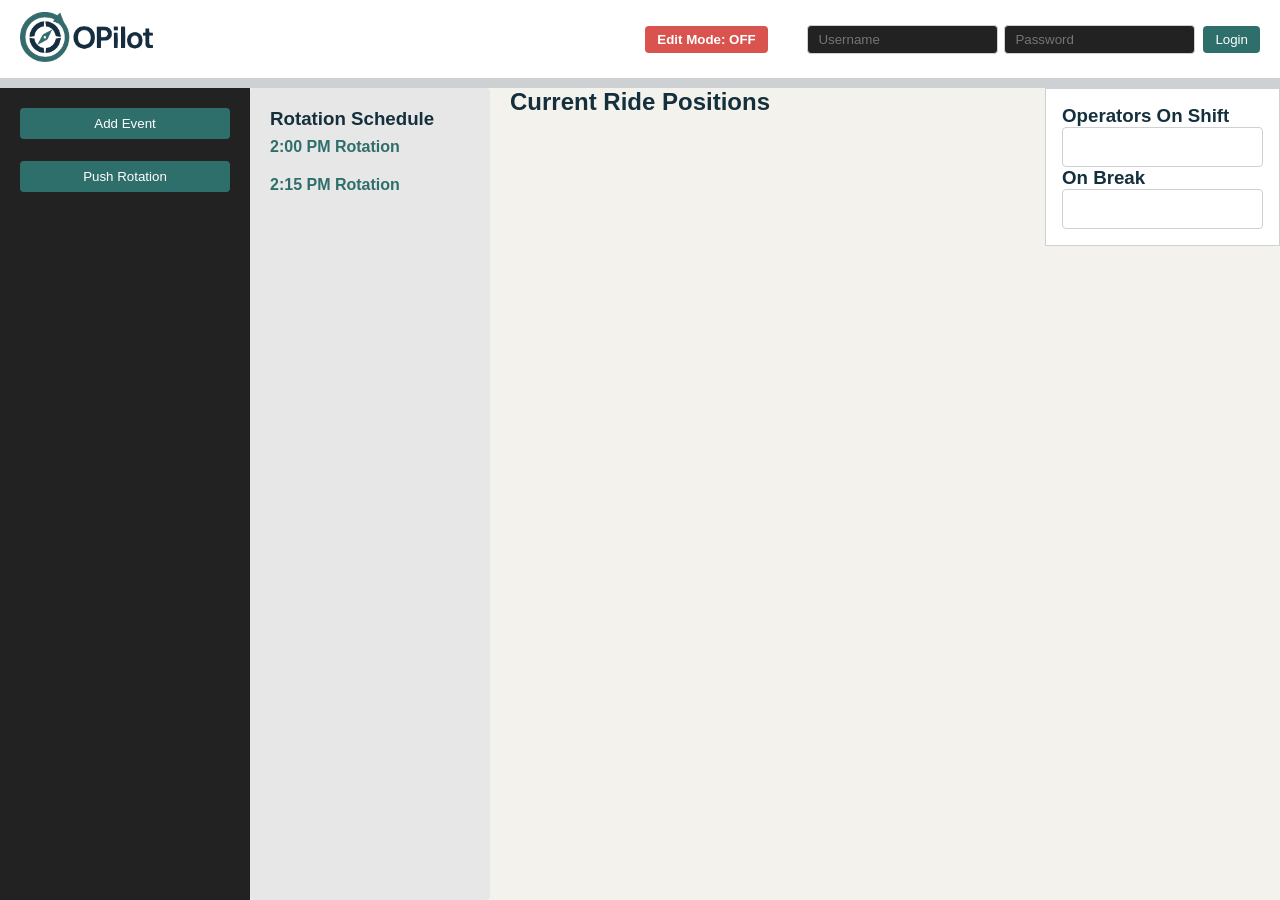
==== WebApp/zone-manager/dashboard/index.html @ 47c6577f "Rearanaging Zone Manager Dashboard" ====
<!DOCTYPE html>
<html lang="en">
<head>
  <meta charset="UTF-8" />
  <meta name="viewport" content="width=device-width, initial-scale=1" />
  <title>Operator Rotation Manager</title>
  <link rel="stylesheet" href="style.css" />
  <link rel="stylesheet" href="../../assets/css/theme.css" />
</head>
<body>
  <!-- NAVBAR (unchanged) -->
  <nav class="navbar">
    <div class="navbar-logo">
      <img src="../../assets/images/Opilotlogonavy.png" alt="OPilot Logo" />
    </div>
    <button id="toggleEditModeBtn">Edit Mode: OFF</button>
    <div class="navbar-login">
      <div class="login-fields">
        <input type="text" placeholder="Username" />
        <input type="password" placeholder="Password" />
      </div>
      <button class="login-btn">Login</button>
    </div>
  </nav>

  <div class="main">
    <!-- LEFT Static Sidebar (just buttons now) -->
    <aside class="sidebar">
      <button id="add-event-btn" class="btn-special">Add Event</button>
      <button id="push-rotation-btn" class="btn-special">Push Rotation</button>
      <div class="button-row">
        <button id="addRideBtn">Add Ride</button>
        <button id="removeRideBtn">Remove Ride</button>
        <button id="addOperatorBtn">Add Operator</button>
        <button id="removeOperatorBtn">Remove Operator</button>
      </div>
    </aside>

    <!-- RIGHT operations area now split into two columns -->
    <section class="operations-container">
      <!-- 1) Schedule column -->
      <div class="ops-col ops-schedule">
        <h3>Rotation Schedule</h3>
        <!-- reuse your schedule markup in here -->
        <div class="rotation-time-block">
          <h4>2:00 PM Rotation</h4>
          <!-- ... -->
        </div>
        <div class="rotation-time-block">
          <h4>2:15 PM Rotation</h4>
          <!-- ... -->
        </div>
      </div>

      <!-- 2) Main ops column (shifts + rides) -->
      

        <h2 id="crp">Current Ride Positions</h2>
        <div class="ride-container">
          <div class="ride-group">
            <!-- rides rendered here -->
          </div>
        </div>
        <div class="ops-col ops-main">
        <div class="operator-shift-container">
          <h3>Operators On Shift</h3>
          <div id="operatorsOnShift" class="operators-on-shift"></div>
          <h3>On Break</h3>
          <div id="operatorsOnBreak" class="operators-on-break"></div>
        </div>
      </div>
    </section>
  </div>

  <!-- MODAL OVERLAY (unchanged) -->
  <div id="modalOverlay" class="modal-overlay hidden">
    <div class="modal-box">
      <p id="modalMessage">Are you sure?</p>
      <div class="modal-buttons">
        <button id="modalConfirm">Yes</button>
        <button id="modalCancel">No</button>
      </div>
    </div>
  </div>

  <!-- SCRIPTS -->
  <script type="module" src="js/state.js"></script>
  <script type="module" src="js/render.js"></script>
  <script type="module" src="js/modal.js"></script>
  <script type="module" src="js/main.js"></script>
</body>
</html>
---- WebApp/zone-manager/dashboard/style.css ----
/*===============================================================================
  style.css — Layout & Component Styles for Operator Rotation Manager
  (Assumes theme.css has defined your color variables)
================================================================================*/

/*-------------------------------------------------------------------------------
  1) Reset & Base
-------------------------------------------------------------------------------*/
* {
  box-sizing: border-box;
  margin: 0;
  padding: 0;
  font-family: "Segoe UI", sans-serif;
}

body {
  display: flex;
  flex-direction: column;
  min-height: 100vh;
  background: var(--bg-page);
  color: var(--text-primary);
  overflow: auto;
}

/*-------------------------------------------------------------------------------
  2) Navbar
-------------------------------------------------------------------------------*/
.navbar {
  display: flex;
  align-items: center;
  padding: 12px 20px;
  background: var(--nav-bg);
  border-bottom: 2px solid var(--border-color);
  position: relative;
}

.navbar-logo img {
  height: 50px;
}

#toggleEditModeBtn {
  margin: 0 auto;
  padding: 6px 12px;
  background: #d9534f;
  color: var(--btn-text);
  border: none;
  cursor: pointer;
  border-radius: 4px;
  font-weight: bold;
}
body.edit-mode #toggleEditModeBtn {
  background: #5cb85c;
}

.navbar-login {
  position: absolute;
  right: 20px;
  display: flex;
  align-items: center;
  gap: 8px;
}
.navbar-login .login-fields {
  display: flex;
  gap: 6px;
}
.navbar-login input {
  padding: 4px 8px;
  border: 1px solid var(--border-color);
  border-radius: 4px;
  background: var(--sidebar-bg);
  color: var(--bg-surface);
}
.navbar-login .login-btn {
  padding: 6px 12px;
  background: var(--btn-bg);
  color: var(--btn-text);
  border: none;
  border-radius: 4px;
  cursor: pointer;
}
.navbar-login .login-btn:hover {
  background: var(--btn-hover);
}

/*-------------------------------------------------------------------------------
  3) Main Layout
-------------------------------------------------------------------------------*/
.main {
  display: flex;
  flex: 1;
  height: calc(100vh - 80px);
  overflow: hidden;
}

/*-------------------------------------------------------------------------------
  4) Sidebar (buttons only)
-------------------------------------------------------------------------------*/
.sidebar {
  width: 250px;
  background: var(--sidebar-bg);
  padding: 16px;
  display: flex;
  flex-direction: column;
  gap: 12px;
  overflow-y: auto;
}

.sidebar .btn-special {
  padding: 8px;
  background: var(--btn-bg);
  color: var(--btn-text);
  border: none;
  border-radius: 4px;
  cursor: pointer;
}
.sidebar .btn-special:hover {
  background: var(--btn-hover);
}

.button-row {
  display: flex;
  flex-wrap: wrap;
  gap: 8px;
}
.button-row button {
  flex: 1;
  padding: 6px;
  background: #ff5c5c;
  color: var(--btn-text);
  border: none;
  border-radius: 4px;
  cursor: pointer;
  transition: background 0.2s;
}
/* hide core Add/Remove except in edit mode */
.button-row button {
  display: none;
}
body.edit-mode .button-row button {
  display: inline-block;
}
.button-row button:hover {
  background: #e04a4a;
}

/*-------------------------------------------------------------------------------
  5) Operations Container (split into 2 columns)
-------------------------------------------------------------------------------*/
.operations-container {
  display: flex;
  flex: 1;
  gap: 20px;
  overflow: hidden;
}

/* -- Schedule column -- */
.ops-schedule {
  width: 240px;
  background: #e7e7e7;
  border-radius: 4px;
  padding: 20px;
  overflow-y: auto;
}

.ops-schedule h3 {
  margin-bottom: 8px;
  color: var(--text-primary);
}
.rotation-time-block {
  margin-bottom: 16px;
}
.rotation-time-block h4 {
  font-size: 1rem;
  color: var(--text-secondary);
  margin-bottom: 6px;
}
.operator-rotation-box {
  background: var(--sidebar-bg);
  border: 1px solid var(--border-color);
  border-radius: 4px;
  padding: 8px;
  margin-bottom: 6px;
}
.operator-rotation-box .operator-name {
  font-weight: 700;
  color: var(--text-primary);
}
.rotation-details div {
  font-size: 0.85rem;
  color: var(--text-secondary);
}
.rotation-time-label {
  font-weight: bold;
  color: var(--text-secondary);
  text-align: right;
}

/* -- Main operations column -- */
.ops-main {
  flex: 1;
  overflow-y: auto;
  display: flex;
  flex-direction: column;
  gap: 16px;
}

/*-------------------------------------------------------------------------------
  6) Shifts & Breaks Panel
-------------------------------------------------------------------------------*/
.operator-shift-container {
  background: var(--panel-bg);
  border: 1px solid var(--border-color);
  border-radius: 4px;
  padding: 12px;
  color: var(--text-primary);
}
.operators-on-shift,
.operators-on-break {
  display: flex;
  flex-wrap: wrap;
  gap: 8px;
  padding: 8px;
  background: var(--sidebar-bg);
  border: 1px solid var(--border-color);
  border-radius: 4px;
  min-height: 40px;
}
.operator-item {
  background: var(--btn-bg);
  color: var(--btn-text);
  padding: 6px 10px;
  border-radius: 4px;
  cursor: default;
  pointer-events: none;
}
body.edit-mode .operator-item {
  pointer-events: auto;
  cursor: grab;
}
.operator-item:active {
  cursor: grabbing;
}

/*-------------------------------------------------------------------------------
  7) Ride Panels & Positions
-------------------------------------------------------------------------------*/
.ride-container {
  flex: 1;
  display: flex;
  justify-content: center;
  gap: 16px;
  flex-wrap: wrap;
}
.ride-box {
  background: var(--panel-bg);
  border: 1px solid var(--border-color);
  border-radius: 4px;
  padding: 12px;
  min-width: 240px;
  flex: 1;
  max-width: 45%;
}
.ride-header {
  display: flex;
  flex-direction: column;
  align-items: center;
  margin-bottom: 8px;
}
.ride-icon {
  width: 40px;
  height: 40px;
  background: var(--text-secondary);
  border-radius: 50%;
  margin-bottom: 4px;
}
.positions-container {
  display: flex;
  justify-content: center;
  align-items: center;
  gap: 8px;
  overflow-x: auto;
}
.position-box {
  background: var(--sidebar-bg);
  border: 1px solid var(--border-color);
  border-radius: 4px;
  padding: 6px 12px;
  min-width: 80px;
  white-space: nowrap;
}
.arrow {
  font-size: 1.5em;
  color: var(--accent);
}

/*-------------------------------------------------------------------------------
  8) Drag‑Drop Highlight
-------------------------------------------------------------------------------*/
.drop-indicator {
  outline: var(--drop-indicator-outline);
  background-color: var(--drop-indicator-bg);
}

/*-------------------------------------------------------------------------------
  9) Modals
-------------------------------------------------------------------------------*/
.modal-overlay {
  position: fixed;
  inset: 0;
  background: rgba(0,0,0,0.4);
  display: flex;
  align-items: center;
  justify-content: center;
  z-index: 1000;
}
.modal-box {
  background: var(--modal-bg);
  border: 1px solid var(--border-color);
  border-radius: 4px;
  padding: 24px;
  width: 280px;
  text-align: center;
}
.modal-buttons {
  margin-top: 16px;
  display: flex;
  gap: 12px;
}
.modal-buttons button {
  flex: 1;
  padding: 6px 0;
  background: var(--btn-bg);
  color: var(--btn-text);
  border: none;
  border-radius: 4px;
  cursor: pointer;
}
.modal-buttons button:hover {
  background: var(--btn-hover);
}
.hidden {
  display: none;
}
---- WebApp/assets/css/theme.css ----
/*================================================================================
  OPilot Brand Theme Variables
================================================================================*/
:root {
  /* Core palette */
  --color-navy:       #15303D;   /* primary text, nav text */
  --color-teal:       #2F6F6B;   /* secondary text, buttons */
  --color-offwhite:   #F4F2ED;   /* page background */
  --color-white:      #FFFFFF;   /* panel background */
  --color-border:     #CDD1D4;   /* neutral borders */

  /* Semantic aliases */
  --bg-page:          var(--color-offwhite);
  --bg-panel:         var(--color-white);
  --text-primary:     var(--color-navy);
  --text-secondary:   var(--color-teal);
  --border-color:     var(--color-border);
  --btn-bg:           var(--color-teal);
  --btn-hover:        #1E4A49;
  --btn-text:         var(--color-white);
  --sidebar-bg:       #222222; /* dark sidebar */
  --sidebar-text:     var(--color-white);
  --accent:           #FFC107; /* amber highlight */
  --drop-outline:     2px dashed var(--accent);
  --drop-bg:          rgba(255, 193, 7, 0.2);
}

/*================================================================================
  Global Reset & Base
================================================================================*/
* {
  box-sizing: border-box;
  margin: 0;
  padding: 0;
  font-family: "Segoe UI", sans-serif;
}

body {
  background: var(--bg-page);
  color: var(--text-primary);
  display: flex;
  flex-direction: column;
  min-height: 100vh;
}

/* Links and headings */
h1, h2, h3, h4, h5, h6 {
  color: var(--text-primary);
}
p, span, label, input, button {
  color: var(--text-primary);
}

/*================================================================================
  Navbar
================================================================================*/
.navbar {
  display: flex;
  justify-content: space-between;
  align-items: center;
  background: var(--bg-panel);
  border-bottom: 10px solid var(--border-color);
  padding: 12px 20px;
}

#toggleEditModeBtn {
  background: #d9534f;
  color: var(--btn-text);
  border: none;
  padding: 6px 12px;
  cursor: pointer;
}
body.edit-mode #toggleEditModeBtn {
  background: #5cb85c;
}

.login-fields input {
  background: var(--sidebar-bg);
  color: var(--sidebar-text);
  border: 1px solid var(--border-color);
  padding: 6px 10px;
}
.login-btn {
  background: var(--btn-bg);
  color: var(--btn-text);
  border: none;
  padding: 6px 12px;
  cursor: pointer;
}
.login-btn:hover {
  background: var(--btn-hover);
}

/*================================================================================
  Main Layout
================================================================================*/
.main {
  display: grid;
  grid-template-columns: 250px 1fr;
  flex: 1;
  overflow: hidden;
}

/*================================================================================
  Sidebar
================================================================================*/
.sidebar {
  background: var(--sidebar-bg);
  color: var(--sidebar-text);
  padding: 20px;
  overflow-y: auto;
}

/* Keep schedule & tasks on sidebar in same panel style?  If not, override: */
.rotation-schedule {
  background: var(--bg-panel);
  border: 1px solid var(--border-color);
}

/* Buttons in sidebar */
.sidebar button {
  width: 100%;
  margin-bottom: 10px;
  background: var(--btn-bg);
  color: var(--btn-text);
  border: none;
  padding: 8px;
  cursor: pointer;
}
.sidebar button:hover {
  background: var(--btn-hover);
}

/*================================================================================
  Panels (rides, shifts, modals…)
================================================================================*/
.ride-box,
.operator-shift-container,
.rotation-schedule,
.modal-box {
  background: var(--bg-panel);
  border: 1px solid var(--border-color);
  padding: 16px;
}

/* Unified border radius if you ever re‑enable rounding */
.ride-box,
.operator-shift-container,
.rotation-schedule,
.modal-box {
  border-radius: 0;
}

/*================================================================================
  Shift / Break Boxes
================================================================================*/
.operator-shift-container {
  margin-bottom: 20px;
}
.operators-on-shift,
.operators-on-break {
  display: flex;
  gap: 12px;
  background: var(--bg-panel);
  padding: 10px;
  border: 1px solid var(--border-color);
}

/*================================================================================
  Ride Panels & Positions
================================================================================*/
.ride-container {
  overflow-x: auto;
  padding-top: 20px;
}
.ride-group {
  display: flex;
  gap: 20px;
  flex-wrap: wrap;
}
.ride-box {
  min-width: 300px;
  max-width: 90vw;
}
.ride-header {
  text-align: center;
  margin-bottom: 12px;
}
.ride-icon {
  background: var(--text-secondary);
  width: 50px;
  height: 50px;
  margin: 0 auto 6px;
  border-radius: 50%;
}
.positions-container {
  display: flex;
  gap: 12px;
  justify-content: center;
}
.position-box {
  background: var(--bg-panel);
  border: 1px solid var(--border-color);
  padding: 10px 18px;
}
.arrow {
  font-size: 2em;
  color: var(--accent);
  align-self: center;
}

/*================================================================================
  Rotation Schedule Styles
================================================================================*/
.rotation-schedule h3 {
  color: var(--accent);
}
.rotation-time-block + .rotation-time-block {
  margin-top: 20px;
}

/*================================================================================
  Toolbar above operations
================================================================================*/
.toolbar {
  display: flex;
  gap: 10px;
  margin-bottom: 20px;
}
.toolbar button {
  flex: 1;
  background: var(--btn-bg);
  color: var(--btn-text);
  padding: 8px;
  border: none;
  cursor: pointer;
}
.toolbar button:hover {
  background: var(--btn-hover);
}

/*================================================================================
  Modals
================================================================================*/
.modal-overlay {
  position: fixed;
  inset: 0;
  background: rgba(0,0,0,0.5);
  display: flex;
  align-items: center;
  justify-content: center;
}
.modal-box {
  width: 400px;
}
.modal-buttons {
  display: flex;
  gap: 10px;
  margin-top: 16px;
}
.modal-buttons button {
  flex: 1;
  background: var(--btn-bg);
  color: var(--btn-text);
  padding: 8px;
  border: none;
  cursor: pointer;
}
.modal-buttons button:hover {
  background: var(--btn-hover);
}

/*================================================================================
  Drag & Drop Indicator
================================================================================*/
.drop-indicator {
  outline: var(--drop-outline);
  background: var(--drop-bg);
}
/*================================================================================
  1) Make Sidebar & Schedule Panels the SAME color
================================================================================*/
.sidebar,
.rotation-schedule {
  background: var(--sidebar-bg) !important;
  color: var(--sidebar-text) !important;
  border-color: var(--sidebar-bg) !important; /* remove the light border */
}

/* If you want the <h3> in schedule to pop against that dark sidebar: */
.rotation-schedule h3 {
  color: var(--btn-bg);
}

/*================================================================================
  2) Fix hidden‐modal so it truly goes away
================================================================================*/
.modal-overlay.hidden {
  display: none !important;
}

/* Make sure clicking outside the white box dismisses it */
.modal-overlay {
  cursor: pointer;
}
.modal-overlay .modal-box {
  cursor: default;
}
.modal-overlay:not(.hidden) {
  display: flex;
}
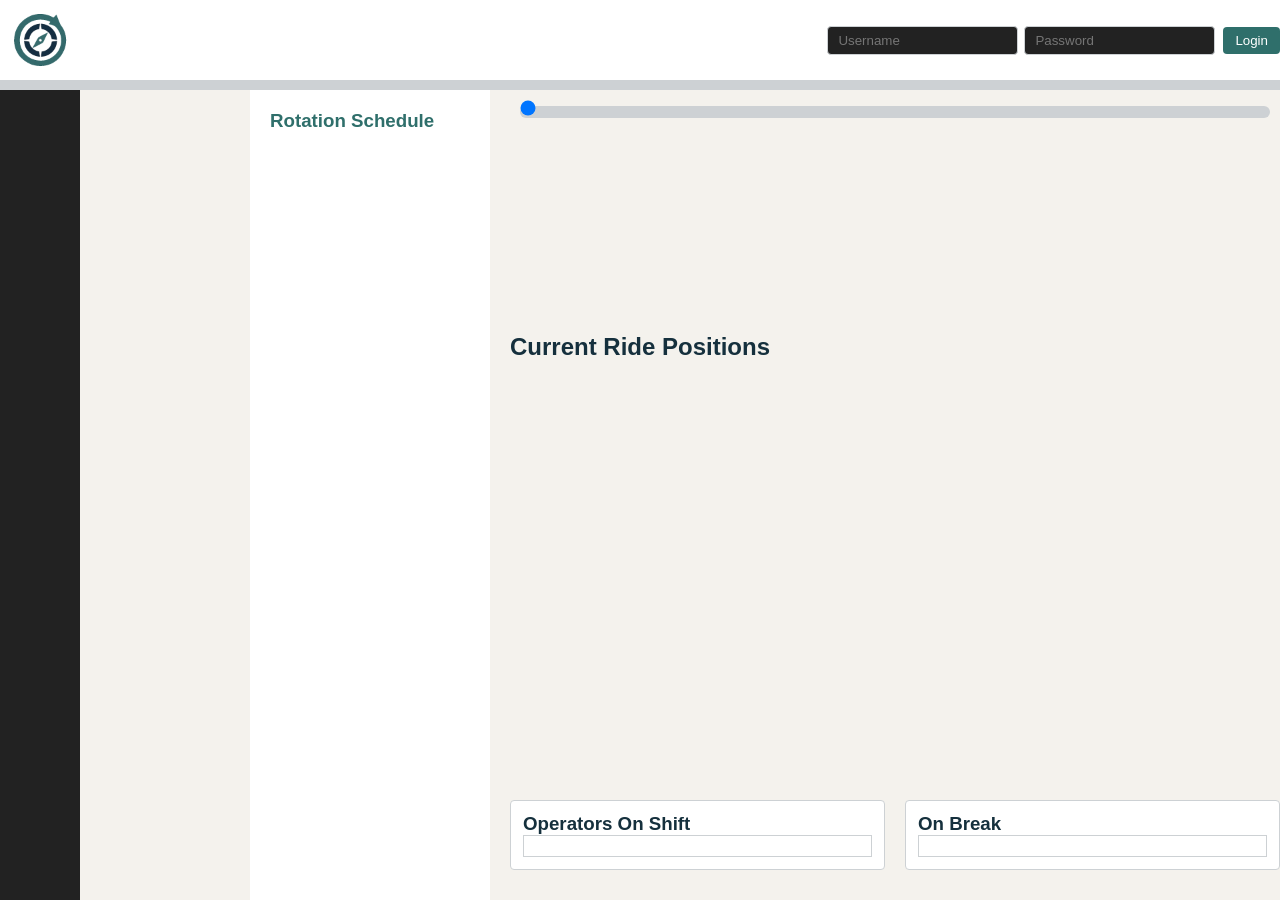
==== commit ba35d17b: "changes because I waited way to long to do this" ====
--- a/WebApp/zone-manager/dashboard/index.html
+++ b/WebApp/zone-manager/dashboard/index.html
@@ -1,5 +1,6 @@
 <!DOCTYPE html>
 <html lang="en">
+
 <head>
   <meta charset="UTF-8" />
   <meta name="viewport" content="width=device-width, initial-scale=1" />
@@ -7,25 +8,27 @@
   <link rel="stylesheet" href="style.css" />
   <link rel="stylesheet" href="../../assets/css/theme.css" />
 </head>
+
 <body>
   <!-- NAVBAR (unchanged) -->
   <nav class="navbar">
     <div class="navbar-logo">
-      <img src="../../assets/images/Opilotlogonavy.png" alt="OPilot Logo" />
+      <img id="logoanim" src="../../assets/images/compassanim.gif" alt="OPilot Logo" />
+      <img id="logotext" class="logoText" src="../../assets/images/oppilottext.png" />
     </div>
-    <button id="toggleEditModeBtn">Edit Mode: OFF</button>
-    <div class="navbar-login">
-      <div class="login-fields">
-        <input type="text" placeholder="Username" />
-        <input type="password" placeholder="Password" />
-      </div>
-      <button class="login-btn">Login</button>
+      <div class="navbar-login">
+        <div class="login-fields">
+          <input type="text" placeholder="Username" />
+          <input type="password" placeholder="Password" />
+        </div>
+        <button class="login-btn">Login</button>
     </div>
   </nav>
 
+
   <div class="main">
     <!-- LEFT Static Sidebar (just buttons now) -->
-    <aside class="sidebar">
+    <aside id="sidebar" class="sidebar closed">
       <button id="add-event-btn" class="btn-special">Add Event</button>
       <button id="push-rotation-btn" class="btn-special">Push Rotation</button>
       <div class="button-row">
@@ -38,38 +41,43 @@
 
     <!-- RIGHT operations area now split into two columns -->
     <section class="operations-container">
-      <!-- 1) Schedule column -->
+      <!-- 1) Schedule column (unchanged) -->
       <div class="ops-col ops-schedule">
         <h3>Rotation Schedule</h3>
-        <!-- reuse your schedule markup in here -->
-        <div class="rotation-time-block">
-          <h4>2:00 PM Rotation</h4>
-          <!-- ... -->
-        </div>
-        <div class="rotation-time-block">
-          <h4>2:15 PM Rotation</h4>
-          <!-- ... -->
-        </div>
+        <!-- … your rotation‐time‐block items … -->
       </div>
 
-      <!-- 2) Main ops column (shifts + rides) -->
-      
+      <!-- 2) Main ops column -->
+      <div class="ops-col ops-main">
+        <!-- (optional) slider preview -->
+        <div class="rotation-preview">
+          <input type="range" id="rotationSlider" min="0" max="100" value="0" />
+        </div>
 
+        <!-- Current Ride Positions header -->
         <h2 id="crp">Current Ride Positions</h2>
+
+        <!-- Ride panels -->
         <div class="ride-container">
           <div class="ride-group">
             <!-- rides rendered here -->
           </div>
         </div>
-        <div class="ops-col ops-main">
-        <div class="operator-shift-container">
-          <h3>Operators On Shift</h3>
-          <div id="operatorsOnShift" class="operators-on-shift"></div>
-          <h3>On Break</h3>
-          <div id="operatorsOnBreak" class="operators-on-break"></div>
+
+        <!-- Bottom: Shift & Break side by side -->
+        <div class="bottom-panels">
+          <div class="panel-box shift-panel">
+            <h3>Operators On Shift</h3>
+            <div id="operatorsOnShift" class="operators-on-shift"></div>
+          </div>
+          <div class="panel-box break-panel">
+            <h3>On Break</h3>
+            <div id="operatorsOnBreak" class="operators-on-break"></div>
+          </div>
         </div>
       </div>
     </section>
+
   </div>
 
   <!-- MODAL OVERLAY (unchanged) -->
@@ -88,5 +96,33 @@
   <script type="module" src="js/render.js"></script>
   <script type="module" src="js/modal.js"></script>
   <script type="module" src="js/main.js"></script>
+  <script>
+    document.addEventListener('DOMContentLoaded', function () {
+
+      const sidebar = document.getElementById('sidebar');
+      const logoAnim = document.getElementById('logoanim');
+      const logoText = document.getElementById('logotext')
+      const forwardGif = '../../assets/images/compassanim.gif';
+      const reverseGif = '../../assets/images/compassanim-reverse.gif';
+
+
+      sidebar.addEventListener('mouseover', () => {
+        const isOpen = sidebar.classList.toggle('open');
+        sidebar.classList.toggle('closed', !isOpen);
+        logoText.classList.add('act')
+        logoText.classList.remove('logoText')
+        // swap the GIF src to replay forward or backward
+        logoAnim.src = isOpen ? forwardGif : reverseGif;
+        // force‐reload so it starts from the beginning
+        logoAnim.src = logoAnim.src + '?t=' + Date.now();
+      });
+
+      sidebar.addEventListener('mouseout', () => {
+        logoText.classList.remove('act')
+        logoText.classList.add('logoText')
+      });
+    });
+  </script>
 </body>
-</html>
+
+</html>
--- a/WebApp/zone-manager/dashboard/style.css
+++ b/WebApp/zone-manager/dashboard/style.css
@@ -1,10 +1,10 @@
 /*===============================================================================
-  style.css — Layout & Component Styles for Operator Rotation Manager
-  (Assumes theme.css has defined your color variables)
+  style.css — Styles for Operator Rotation Manager
+  Depends on theme.css for all `--*` variables
 ================================================================================*/
 
 /*-------------------------------------------------------------------------------
-  1) Reset & Base
+  1. Reset & Base
 -------------------------------------------------------------------------------*/
 * {
   box-sizing: border-box;
@@ -12,7 +12,6 @@
   padding: 0;
   font-family: "Segoe UI", sans-serif;
 }
-
 body {
   display: flex;
   flex-direction: column;
@@ -23,67 +22,12 @@
 }
 
 /*-------------------------------------------------------------------------------
-  2) Navbar
--------------------------------------------------------------------------------*/
-.navbar {
-  display: flex;
-  align-items: center;
-  padding: 12px 20px;
-  background: var(--nav-bg);
-  border-bottom: 2px solid var(--border-color);
-  position: relative;
-}
-
-.navbar-logo img {
-  height: 50px;
-}
-
-#toggleEditModeBtn {
-  margin: 0 auto;
-  padding: 6px 12px;
-  background: #d9534f;
-  color: var(--btn-text);
-  border: none;
-  cursor: pointer;
-  border-radius: 4px;
-  font-weight: bold;
-}
-body.edit-mode #toggleEditModeBtn {
-  background: #5cb85c;
-}
-
-.navbar-login {
-  position: absolute;
-  right: 20px;
-  display: flex;
-  align-items: center;
-  gap: 8px;
-}
-.navbar-login .login-fields {
-  display: flex;
-  gap: 6px;
-}
-.navbar-login input {
-  padding: 4px 8px;
-  border: 1px solid var(--border-color);
-  border-radius: 4px;
-  background: var(--sidebar-bg);
-  color: var(--bg-surface);
-}
-.navbar-login .login-btn {
-  padding: 6px 12px;
-  background: var(--btn-bg);
-  color: var(--btn-text);
-  border: none;
-  border-radius: 4px;
-  cursor: pointer;
-}
-.navbar-login .login-btn:hover {
-  background: var(--btn-hover);
-}
-
-/*-------------------------------------------------------------------------------
-  3) Main Layout
+  2. Navbar
+-------------------------------------------------------------------------------*/
+/* Remove all navbar rules from here */
+
+/*-------------------------------------------------------------------------------
+  3. Main Layout
 -------------------------------------------------------------------------------*/
 .main {
   display: flex;
@@ -93,18 +37,33 @@
 }
 
 /*-------------------------------------------------------------------------------
-  4) Sidebar (buttons only)
+  4. Sidebar
 -------------------------------------------------------------------------------*/
 .sidebar {
+  width: 80px;               /* collapsed width */
+  transition: width 0.25s ease;
+  overflow: hidden;          /* hide overflowing buttons */
+}
+.sidebar:hover {
   width: 250px;
-  background: var(--sidebar-bg);
   padding: 16px;
+  background: var(--sidebar-bg) !important;
+  color: var(--sidebar-text) !important;
   display: flex;
   flex-direction: column;
   gap: 12px;
   overflow-y: auto;
 }
-
+.sidebar:hover .btn-special,
+.sidebar:hover .button-row {
+  display: flex;             /* restore your button layouts */
+}
+.sidebar .btn-special,
+.sidebar .button-row { opacity: 0; transition: opacity .25s; }
+.sidebar:hover .btn-special,
+.sidebar:hover .button-row { opacity: 1; }
+
+/* Sidebar Buttons */
 .sidebar .btn-special {
   padding: 8px;
   background: var(--btn-bg);
@@ -117,6 +76,7 @@
   background: var(--btn-hover);
 }
 
+/* Core Add/Remove hidden outside edit mode */
 .button-row {
   display: flex;
   flex-wrap: wrap;
@@ -131,9 +91,6 @@
   border-radius: 4px;
   cursor: pointer;
   transition: background 0.2s;
-}
-/* hide core Add/Remove except in edit mode */
-.button-row button {
   display: none;
 }
 body.edit-mode .button-row button {
@@ -144,45 +101,45 @@
 }
 
 /*-------------------------------------------------------------------------------
-  5) Operations Container (split into 2 columns)
--------------------------------------------------------------------------------*/
-.operations-container {
-  display: flex;
-  flex: 1;
-  gap: 20px;
-  overflow: hidden;
-}
-
-/* -- Schedule column -- */
+  5. Rotation Schedule (Sidebar)
+-------------------------------------------------------------------------------*/
 .ops-schedule {
   width: 240px;
-  background: #e7e7e7;
-  border-radius: 4px;
+  /* Was being forced dark via sidebar overrides — switch it back: */
+  background: var(--bg-panel) !important;
+  color: var(--text-primary) !important;
   padding: 20px;
   overflow-y: auto;
 }
 
+/* Schedule Header */
 .ops-schedule h3 {
-  margin-bottom: 8px;
-  color: var(--text-primary);
-}
+  margin-bottom: 12px;
+  color: var(--btn-bg);
+}
+
+/* Time Blocks */
 .rotation-time-block {
   margin-bottom: 16px;
+}
+.rotation-time-block + .rotation-time-block {
+  margin-top: 20px;
 }
 .rotation-time-block h4 {
   font-size: 1rem;
   color: var(--text-secondary);
   margin-bottom: 6px;
 }
+
+/* Individual Rotation Boxes */
 .operator-rotation-box {
   background: var(--sidebar-bg);
   border: 1px solid var(--border-color);
-  border-radius: 4px;
   padding: 8px;
   margin-bottom: 6px;
 }
 .operator-rotation-box .operator-name {
-  font-weight: 700;
+  font-weight: bold;
   color: var(--text-primary);
 }
 .rotation-details div {
@@ -195,114 +152,175 @@
   text-align: right;
 }
 
-/* -- Main operations column -- */
+/*-------------------------------------------------------------------------------
+  6. Operations Container
+-------------------------------------------------------------------------------*/
+.operations-container {
+  flex: 1;
+  display: flex;
+  gap: 20px;
+  overflow: hidden;
+  transition: margin-left 0.25s ease;
+}
+
+/* Main Column (rides, slider, bottom panels) */
 .ops-main {
   flex: 1;
+  display: flex;
+  flex-direction: column;
+  justify-content: space-between; /* bottom-panels at bottom */
+  height: 100%;
   overflow-y: auto;
-  display: flex;
-  flex-direction: column;
-  gap: 16px;
-}
-
-/*-------------------------------------------------------------------------------
-  6) Shifts & Breaks Panel
--------------------------------------------------------------------------------*/
-.operator-shift-container {
-  background: var(--panel-bg);
-  border: 1px solid var(--border-color);
-  border-radius: 4px;
-  padding: 12px;
-  color: var(--text-primary);
-}
-.operators-on-shift,
-.operators-on-break {
-  display: flex;
-  flex-wrap: wrap;
-  gap: 8px;
-  padding: 8px;
-  background: var(--sidebar-bg);
-  border: 1px solid var(--border-color);
-  border-radius: 4px;
-  min-height: 40px;
-}
-.operator-item {
-  background: var(--btn-bg);
-  color: var(--btn-text);
-  padding: 6px 10px;
-  border-radius: 4px;
-  cursor: default;
-  pointer-events: none;
-}
-body.edit-mode .operator-item {
-  pointer-events: auto;
-  cursor: grab;
-}
-.operator-item:active {
-  cursor: grabbing;
-}
-
-/*-------------------------------------------------------------------------------
-  7) Ride Panels & Positions
+}
+
+/*-------------------------------------------------------------------------------
+  7. Rotation Preview Slider
+-------------------------------------------------------------------------------*/
+.rotation-preview {
+  padding: 0 10px;
+}
+#rotationSlider {
+  width: 100%;
+  height: 12px;
+  background: transparent;
+  margin: 16px 0;
+}
+/* Track & Thumb for WebKit */
+#rotationSlider::-webkit-slider-runnable-track {
+  height: 12px;
+  background: var(--border-color);
+  border-radius: 6px;
+}
+#rotationSlider::-webkit-slider-thumb {
+  -webkit-appearance: none;
+  width: 24px; height: 24px;
+  background: var(--btn-bg);
+  border-radius: 50%;
+  margin-top: -6px;
+  cursor: pointer;
+}
+/* Track & Thumb for Firefox */
+#rotationSlider::-moz-range-track {
+  height: 12px;
+  background: var(--border-color);
+  border-radius: 6px;
+}
+#rotationSlider::-moz-range-thumb {
+  width: 24px; height: 24px;
+  background: var(--btn-bg);
+  border-radius: 50%;
+  cursor: pointer;
+}
+/* Track & Thumb for IE/Edge */
+#rotationSlider::-ms-track {
+  height: 12px;
+  background: transparent;
+  border-color: transparent;
+  color: transparent;
+}
+#rotationSlider::-ms-fill-lower,
+#rotationSlider::-ms-fill-upper {
+  background: var(--border-color);
+  border-radius: 6px;
+}
+#rotationSlider::-ms-thumb {
+  width: 24px; height: 24px;
+  background: var(--btn-bg);
+  border-radius: 50%;
+  cursor: pointer;
+}
+
+/*-------------------------------------------------------------------------------
+  8. Current Ride Positions
 -------------------------------------------------------------------------------*/
 .ride-container {
-  flex: 1;
   display: flex;
   justify-content: center;
   gap: 16px;
   flex-wrap: wrap;
+  padding: 20px 0;
+  overflow-x: auto;
+}
+.ride-group {
+  display: flex !important;
+  flex-direction: row !important;
+  flex-wrap: wrap;        /* allow wrapping if too many to fit */
+  justify-content: center;/* center them in the container */
+  gap: 20px;
 }
 .ride-box {
-  background: var(--panel-bg);
+  background: var(--bg-panel);
   border: 1px solid var(--border-color);
-  border-radius: 4px;
   padding: 12px;
-  min-width: 240px;
-  flex: 1;
-  max-width: 45%;
+  min-width: 300px;
+  flex: 1;
+  max-width: 90vw;
+  border-radius: 4px;
 }
 .ride-header {
-  display: flex;
-  flex-direction: column;
-  align-items: center;
-  margin-bottom: 8px;
+  text-align: center;
+  margin-bottom: 12px;
 }
 .ride-icon {
-  width: 40px;
-  height: 40px;
+  width: 50px; height: 50px;
   background: var(--text-secondary);
   border-radius: 50%;
-  margin-bottom: 4px;
+  margin: 0 auto 6px;
 }
 .positions-container {
   display: flex;
   justify-content: center;
   align-items: center;
-  gap: 8px;
-  overflow-x: auto;
+  gap: 12px;
 }
 .position-box {
-  background: var(--sidebar-bg);
+  background: var(--bg-panel);
   border: 1px solid var(--border-color);
-  border-radius: 4px;
-  padding: 6px 12px;
+  padding: 10px 18px;
   min-width: 80px;
   white-space: nowrap;
+  border-radius: 4px;
 }
 .arrow {
-  font-size: 1.5em;
+  font-size: 2em;
   color: var(--accent);
-}
-
-/*-------------------------------------------------------------------------------
-  8) Drag‑Drop Highlight
+  align-self: center;
+}
+
+/*-------------------------------------------------------------------------------
+  9. Bottom Panels (Shifts & Break)
+-------------------------------------------------------------------------------*/
+.bottom-panels {
+  display: flex;
+  gap: 20px;
+  margin-bottom: 30px;
+}
+.panel-box {
+  flex: 1;
+  background: var(--bg-panel);
+  border: 1px solid var(--border-color);
+  padding: 12px;
+  border-radius: 4px;
+}
+/* Inside each panel, operators wrap nicely */
+.operator-shift-container,
+.operators-on-break {
+  display: flex;
+  gap: 12px;
+  background: var(--bg-panel);
+  padding: 10px;
+}
+
+/*-------------------------------------------------------------------------------
+ 10. Drag‑Drop Highlight
 -------------------------------------------------------------------------------*/
 .drop-indicator {
-  outline: var(--drop-indicator-outline);
-  background-color: var(--drop-indicator-bg);
-}
-
-/*-------------------------------------------------------------------------------
-  9) Modals
+  outline: var(--drop-outline);
+  background-color: var(--drop-bg);
+}
+
+/*-------------------------------------------------------------------------------
+ 11. Modals
 -------------------------------------------------------------------------------*/
 .modal-overlay {
   position: fixed;
@@ -314,23 +332,23 @@
   z-index: 1000;
 }
 .modal-box {
-  background: var(--modal-bg);
+  background: var(--bg-panel);
   border: 1px solid var(--border-color);
-  border-radius: 4px;
   padding: 24px;
   width: 280px;
   text-align: center;
+  border-radius: 4px;
 }
 .modal-buttons {
+  display: flex;
+  gap: 12px;
   margin-top: 16px;
-  display: flex;
-  gap: 12px;
 }
 .modal-buttons button {
   flex: 1;
-  padding: 6px 0;
   background: var(--btn-bg);
   color: var(--btn-text);
+  padding: 8px;
   border: none;
   border-radius: 4px;
   cursor: pointer;
@@ -341,3 +359,108 @@
 .hidden {
   display: none;
 }
+
+/*-------------------------------------------------------------------------------
+ 12. Responsive Breakpoints
+-------------------------------------------------------------------------------*/
+/* ≤ 1024px */
+@media (max-width: 1024px) {
+  .sidebar { width: 200px; }
+  .ops-schedule { width: 180px; }
+  .ride-box { min-width: 200px; max-width: 40%; }
+}
+
+/* ≤ 768px */
+/* ===== tablets & portrait mode ==== */
+@media (max-width: 768px) {
+  .main {
+    display: flex;
+    flex-direction: column;
+    height: auto;
+  }
+  .sidebar {
+    display: none;       /* or turn into a hamburger */
+  }
+  .operations-container {
+    flex-direction: column;
+  }
+  .ops-schedule,
+  .ops-main {
+    width: 100%;
+  }
+  .bottom-panels {
+    flex-direction: column;
+  }
+}
+
+
+/* ≤ 480px */
+@media (max-width: 480px) {
+  .navbar-logo img { height: 40px; }
+  #toggleEditModeBtn { padding: 4px 8px; font-size: .85rem; }
+  .sidebar { display: none; /* switch to a hamburger */ }
+  .ops-schedule,
+  .ops-main { width: 100%; }
+  .ride-box { max-width: 100%; }
+  .bottom-panels { flex-direction: column; }
+}
+.modal-buttons button {
+  flex: 1;
+  background: var(--btn-bg);
+  color: var(--btn-text);
+  padding: 8px;
+  border: none;
+  border-radius: 4px;
+  cursor: pointer;
+}
+.modal-buttons button:hover {
+  background: var(--btn-hover);
+}
+.hidden {
+  display: none;
+}
+
+/*-------------------------------------------------------------------------------
+ 12. Responsive Breakpoints
+-------------------------------------------------------------------------------*/
+/* ≤ 1024px */
+@media (max-width: 1024px) {
+  .sidebar { width: 200px; }
+  .ops-schedule { width: 180px; }
+  .ride-box { min-width: 200px; max-width: 40%; }
+}
+
+/* ≤ 768px */
+/* ===== tablets & portrait mode ==== */
+@media (max-width: 768px) {
+  .main {
+    display: flex;
+    flex-direction: column;
+    height: auto;
+  }
+  .sidebar {
+    display: none;       /* or turn into a hamburger */
+  }
+  .operations-container {
+    flex-direction: column;
+  }
+  .ops-schedule,
+  .ops-main {
+    width: 100%;
+  }
+  .bottom-panels {
+    flex-direction: column;
+  }
+}
+
+
+/* ≤ 480px */
+@media (max-width: 480px) {
+  .navbar-logo img { height: 40px; }
+  #toggleEditModeBtn { padding: 4px 8px; font-size: .85rem; }
+  .sidebar { display: none; /* switch to a hamburger */ }
+  .ops-schedule,
+  .ops-main { width: 100%; }
+  .ride-box { max-width: 100%; }
+  .bottom-panels { flex-direction: column; }
+}
--- a/WebApp/assets/css/theme.css
+++ b/WebApp/assets/css/theme.css
@@ -20,9 +20,9 @@
   --btn-text:         var(--color-white);
   --sidebar-bg:       #222222; /* dark sidebar */
   --sidebar-text:     var(--color-white);
-  --accent:           #FFC107; /* amber highlight */
+  --accent:           #1E4A49; /* amber highlight */
   --drop-outline:     2px dashed var(--accent);
-  --drop-bg:          rgba(255, 193, 7, 0.2);
+  --drop-bg:          #38757460;
 }
 
 /*================================================================================
@@ -56,38 +56,63 @@
 ================================================================================*/
 .navbar {
   display: flex;
+  align-items: stretch;
   justify-content: space-between;
+  background: var(--bg-panel);
+  min-height: 80px;
+}
+.navbar-logo {
+  flex-shrink: 0;
+  display: flex;
   align-items: center;
-  background: var(--bg-panel);
+  padding: 10px 10px;
+  gap: 8px;
+
   border-bottom: 10px solid var(--border-color);
-  padding: 12px 20px;
-}
-
-#toggleEditModeBtn {
-  background: #d9534f;
-  color: var(--btn-text);
-  border: none;
-  padding: 6px 12px;
-  cursor: pointer;
+}
+.navbar-login {
+  flex: 1;
+  display: flex;
+  align-items: center;
+  gap: 8px;
+  justify-content: flex-end;
+  min-height: 90px;
+  border-bottom: 10px solid var(--border-color);
+}
+.navbar-logo img {
+  height: 60px;
+}
+.logoText {
+  opacity: 0;
+  transition: opacity 0.5s ease;
+}
+.act {
+  opacity: 1;
+  transition: opacity 0.5s ease;
 }
 body.edit-mode #toggleEditModeBtn {
   background: #5cb85c;
 }
-
-.login-fields input {
+.navbar-login .login-fields {
+  display: flex;
+  gap: 6px;
+}
+.navbar-login input {
+  padding: 6px 10px;
   background: var(--sidebar-bg);
   color: var(--sidebar-text);
   border: 1px solid var(--border-color);
-  padding: 6px 10px;
-}
-.login-btn {
+  border-radius: 4px;
+}
+.navbar-login .login-btn {
+  padding: 6px 12px;
   background: var(--btn-bg);
   color: var(--btn-text);
   border: none;
-  padding: 6px 12px;
-  cursor: pointer;
-}
-.login-btn:hover {
+  border-radius: 4px;
+  cursor: pointer;
+}
+.navbar-login .login-btn:hover {
   background: var(--btn-hover);
 }
 
@@ -167,79 +192,6 @@
 }
 
 /*================================================================================
-  Ride Panels & Positions
-================================================================================*/
-.ride-container {
-  overflow-x: auto;
-  padding-top: 20px;
-}
-.ride-group {
-  display: flex;
-  gap: 20px;
-  flex-wrap: wrap;
-}
-.ride-box {
-  min-width: 300px;
-  max-width: 90vw;
-}
-.ride-header {
-  text-align: center;
-  margin-bottom: 12px;
-}
-.ride-icon {
-  background: var(--text-secondary);
-  width: 50px;
-  height: 50px;
-  margin: 0 auto 6px;
-  border-radius: 50%;
-}
-.positions-container {
-  display: flex;
-  gap: 12px;
-  justify-content: center;
-}
-.position-box {
-  background: var(--bg-panel);
-  border: 1px solid var(--border-color);
-  padding: 10px 18px;
-}
-.arrow {
-  font-size: 2em;
-  color: var(--accent);
-  align-self: center;
-}
-
-/*================================================================================
-  Rotation Schedule Styles
-================================================================================*/
-.rotation-schedule h3 {
-  color: var(--accent);
-}
-.rotation-time-block + .rotation-time-block {
-  margin-top: 20px;
-}
-
-/*================================================================================
-  Toolbar above operations
-================================================================================*/
-.toolbar {
-  display: flex;
-  gap: 10px;
-  margin-bottom: 20px;
-}
-.toolbar button {
-  flex: 1;
-  background: var(--btn-bg);
-  color: var(--btn-text);
-  padding: 8px;
-  border: none;
-  cursor: pointer;
-}
-.toolbar button:hover {
-  background: var(--btn-hover);
-}
-
-/*================================================================================
   Modals
 ================================================================================*/
 .modal-overlay {
@@ -270,31 +222,6 @@
   background: var(--btn-hover);
 }
 
-/*================================================================================
-  Drag & Drop Indicator
-================================================================================*/
-.drop-indicator {
-  outline: var(--drop-outline);
-  background: var(--drop-bg);
-}
-/*================================================================================
-  1) Make Sidebar & Schedule Panels the SAME color
-================================================================================*/
-.sidebar,
-.rotation-schedule {
-  background: var(--sidebar-bg) !important;
-  color: var(--sidebar-text) !important;
-  border-color: var(--sidebar-bg) !important; /* remove the light border */
-}
-
-/* If you want the <h3> in schedule to pop against that dark sidebar: */
-.rotation-schedule h3 {
-  color: var(--btn-bg);
-}
-
-/*================================================================================
-  2) Fix hidden‐modal so it truly goes away
-================================================================================*/
 .modal-overlay.hidden {
   display: none !important;
 }
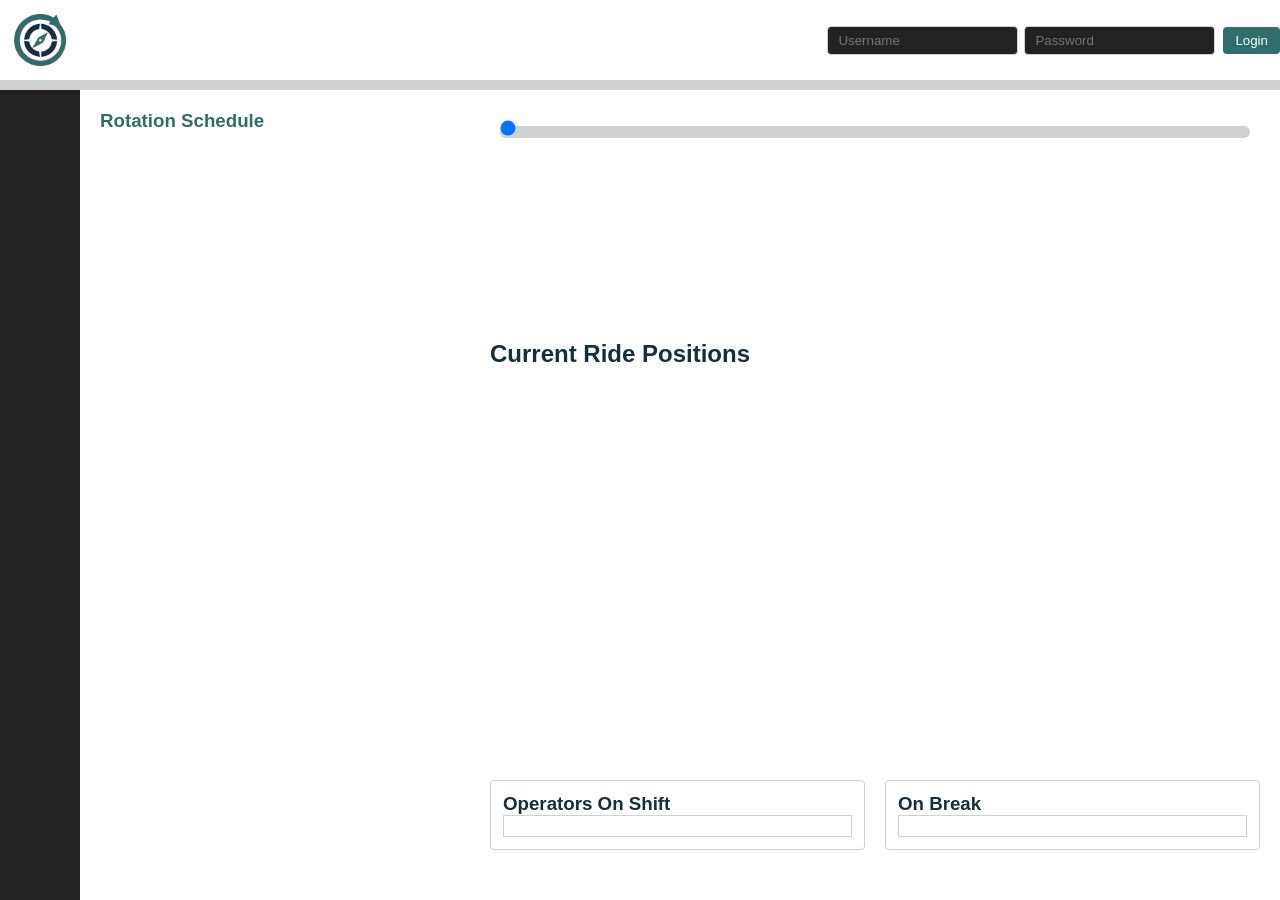
==== commit be7567c6: "whole lotta nonsense" ====
--- a/WebApp/zone-manager/dashboard/index.html
+++ b/WebApp/zone-manager/dashboard/index.html
@@ -9,10 +9,10 @@
   <link rel="stylesheet" href="../../assets/css/theme.css" />
 </head>
 
-<body>
+<body style="width:100vw;max-width:100vw;">
   <!-- NAVBAR (unchanged) -->
   <nav class="navbar">
-    <div class="navbar-logo">
+    <div id="navbar-logo" class="navbar-logo">
       <img id="logoanim" src="../../assets/images/compassanim.gif" alt="OPilot Logo" />
       <img id="logotext" class="logoText" src="../../assets/images/oppilottext.png" />
     </div>
@@ -26,8 +26,8 @@
   </nav>
 
 
-  <div class="main">
-    <!-- LEFT Static Sidebar (just buttons now) -->
+  <div class="main" style="width:100vw;max-width:100vw;">
+    <!-- Sidebar -->
     <aside id="sidebar" class="sidebar closed">
       <button id="add-event-btn" class="btn-special">Add Event</button>
       <button id="push-rotation-btn" class="btn-special">Push Rotation</button>
@@ -39,45 +39,43 @@
       </div>
     </aside>
 
-    <!-- RIGHT operations area now split into two columns -->
-    <section class="operations-container">
-      <!-- 1) Schedule column (unchanged) -->
-      <div class="ops-col ops-schedule">
+    <!-- Rotation Schedule -->
+    <div class="ops-col ops-schedule">
+      <div class="ops-schedule-content">
         <h3>Rotation Schedule</h3>
-        <!-- … your rotation‐time‐block items … -->
+      <!-- … your rotation‐time‐block items … -->
+      </div>
+    </div>
+
+    <!-- Ride Position Dashboard -->
+    <div class="ops-col ops-main">
+      <!-- (optional) slider preview -->
+      <div class="rotation-preview">
+        <input type="range" id="rotationSlider" min="0" max="100" value="0" />
       </div>
 
-      <!-- 2) Main ops column -->
-      <div class="ops-col ops-main">
-        <!-- (optional) slider preview -->
-        <div class="rotation-preview">
-          <input type="range" id="rotationSlider" min="0" max="100" value="0" />
-        </div>
+      <!-- Current Ride Positions header -->
+      <h2 id="crp">Current Ride Positions</h2>
 
-        <!-- Current Ride Positions header -->
-        <h2 id="crp">Current Ride Positions</h2>
-
-        <!-- Ride panels -->
-        <div class="ride-container">
-          <div class="ride-group">
-            <!-- rides rendered here -->
-          </div>
-        </div>
-
-        <!-- Bottom: Shift & Break side by side -->
-        <div class="bottom-panels">
-          <div class="panel-box shift-panel">
-            <h3>Operators On Shift</h3>
-            <div id="operatorsOnShift" class="operators-on-shift"></div>
-          </div>
-          <div class="panel-box break-panel">
-            <h3>On Break</h3>
-            <div id="operatorsOnBreak" class="operators-on-break"></div>
-          </div>
+      <!-- Ride panels -->
+      <div class="ride-container">
+        <div class="ride-group">
+          <!-- rides rendered here -->
         </div>
       </div>
-    </section>
 
+      <!-- Bottom: Shift & Break side by side -->
+      <div class="bottom-panels">
+        <div class="panel-box shift-panel">
+          <h3>Operators On Shift</h3>
+          <div id="operatorsOnShift" class="operators-on-shift"></div>
+        </div>
+        <div class="panel-box break-panel">
+          <h3>On Break</h3>
+          <div id="operatorsOnBreak" class="operators-on-break"></div>
+        </div>
+      </div>
+    </div>
   </div>
 
   <!-- MODAL OVERLAY (unchanged) -->
@@ -88,6 +86,14 @@
         <button id="modalConfirm">Yes</button>
         <button id="modalCancel">No</button>
       </div>
+    </div>
+  </div>
+
+  <!-- UNSUPPORTED SCREEN OVERLAY -->
+  <div class="unsupported-screen">
+    <img class="unsupported-logo" src="../../assets/images/compassanim.gif" alt="OPilot Logo" />
+    <div class="unsupported-message">
+      Screens this small are not supported
     </div>
   </div>
 
@@ -104,21 +110,30 @@
       const logoText = document.getElementById('logotext')
       const forwardGif = '../../assets/images/compassanim.gif';
       const reverseGif = '../../assets/images/compassanim-reverse.gif';
+      const navLogo = document.getElementById('navbar-logo')
 
 
       sidebar.addEventListener('mouseover', () => {
         const isOpen = sidebar.classList.toggle('open');
         sidebar.classList.toggle('closed', !isOpen);
-        logoText.classList.add('act')
+        //---------------------------------------------------
+        //Text logo fading
         logoText.classList.remove('logoText')
+        //---------------------------------------------------
+
         // swap the GIF src to replay forward or backward
-        logoAnim.src = isOpen ? forwardGif : reverseGif;
+
         // force‐reload so it starts from the beginning
         logoAnim.src = logoAnim.src + '?t=' + Date.now();
+
+        //---------------------------------------------------
+
+        logoText.classList.add('act')
       });
 
       sidebar.addEventListener('mouseout', () => {
         logoText.classList.remove('act')
+        //Text logo fading
         logoText.classList.add('logoText')
       });
     });
--- a/WebApp/zone-manager/dashboard/style.css
+++ b/WebApp/zone-manager/dashboard/style.css
@@ -2,7 +2,11 @@
   style.css — Styles for Operator Rotation Manager
   Depends on theme.css for all `--*` variables
 ================================================================================*/
-
+html{
+  width: 100%;
+  max-width: 100vw;
+  height: 100%;
+}
 /*-------------------------------------------------------------------------------
   1. Reset & Base
 -------------------------------------------------------------------------------*/
@@ -16,64 +20,74 @@
   display: flex;
   flex-direction: column;
   min-height: 100vh;
+  width: 100vw;
+  max-width: 100vw;
   background: var(--bg-page);
   color: var(--text-primary);
   overflow: auto;
 }
 
 /*-------------------------------------------------------------------------------
-  2. Navbar
--------------------------------------------------------------------------------*/
-/* Remove all navbar rules from here */
-
-/*-------------------------------------------------------------------------------
   3. Main Layout
 -------------------------------------------------------------------------------*/
 .main {
-  display: flex;
+  display: grid;
+  grid-template-columns: 80px 390px auto; /* sidebar, schedule, dashboard */
+  grid-template-rows: 1fr;
   flex: 1;
-  height: calc(100vh - 80px);
+  height: 100vh;
+  min-height: 0;
   overflow: hidden;
+  transition: grid-template-columns 0.25s;
+  width: 100vw;
+  max-width: 100vw;
 }
 
 /*-------------------------------------------------------------------------------
   4. Sidebar
 -------------------------------------------------------------------------------*/
 .sidebar {
-  width: 80px;               /* collapsed width */
+  grid-column: 1;
+  grid-row: 1;
+  width: 80px;
+  height: 100%;
+  min-height: 0;
   transition: width 0.25s ease;
-  overflow: hidden;          /* hide overflowing buttons */
+  overflow-y: auto;
+  overflow-x: hidden;
+  z-index: 2;
+  background: var(--sidebar-bg);
+  color: var(--sidebar-text);
+  display: flex;
+  flex-direction: column;
 }
 .sidebar:hover {
   width: 250px;
-  padding: 16px;
   background: var(--sidebar-bg) !important;
   color: var(--sidebar-text) !important;
   display: flex;
   flex-direction: column;
-  gap: 12px;
   overflow-y: auto;
 }
 .sidebar:hover .btn-special,
 .sidebar:hover .button-row {
   display: flex;             /* restore your button layouts */
 }
-.sidebar .btn-special,
-.sidebar .button-row { opacity: 0; transition: opacity .25s; }
-.sidebar:hover .btn-special,
-.sidebar:hover .button-row { opacity: 1; }
+.sidebar .btn-special, .sidebar .button-row {
+   opacity: 0; transition: opacity .25s; 
+  }
+.sidebar:hover .btn-special, .sidebar:hover .button-row { 
+  opacity: 1; 
+}
 
 /* Sidebar Buttons */
 .sidebar .btn-special {
-  padding: 8px;
-  background: var(--btn-bg);
   color: var(--btn-text);
   border: none;
-  border-radius: 4px;
   cursor: pointer;
 }
 .sidebar .btn-special:hover {
-  background: var(--btn-hover);
+  background: var(--sidebar-darker-bg);
 }
 
 /* Core Add/Remove hidden outside edit mode */
@@ -103,15 +117,38 @@
 /*-------------------------------------------------------------------------------
   5. Rotation Schedule (Sidebar)
 -------------------------------------------------------------------------------*/
+/* When sidebar is hovered, push rotation schedule right */
+.sidebar:hover ~ .ops-schedule .ops-schedule-content {
+  margin-left: 170px; /* Sidebar expands from 80px to 250px */
+  transition: margin-left 0.25s;
+}
+
+/* Rotation Schedule */
 .ops-schedule {
-  width: 240px;
-  /* Was being forced dark via sidebar overrides — switch it back: */
+  grid-column: 2;
+  grid-row: 1;
+  width: 100%;
+  max-width: 390px;
+  min-width: 180px;
+  height: 100%;
+  min-height: 0;
   background: var(--bg-panel) !important;
   color: var(--text-primary) !important;
-  padding: 20px;
+  padding: 20px 0 20px 0;
   overflow-y: auto;
-}
-
+  transition: max-width 0.25s;
+  z-index: 1;
+  display: flex;
+  flex-direction: column;
+}
+.ops-schedule-content{
+  margin-left: 0px; /* Sidebar expands from 80px to 250px */
+  transition: margin-left 0.25s;
+  padding-left: 20px;
+  padding-right: 20px;
+  flex: 1;
+  min-height: 0;
+}
 /* Schedule Header */
 .ops-schedule h3 {
   margin-bottom: 12px;
@@ -155,24 +192,27 @@
 /*-------------------------------------------------------------------------------
   6. Operations Container
 -------------------------------------------------------------------------------*/
-.operations-container {
-  flex: 1;
-  display: flex;
-  gap: 20px;
-  overflow: hidden;
-  transition: margin-left 0.25s ease;
-}
+/* Remove .operations-container rules if not needed */
 
 /* Main Column (rides, slider, bottom panels) */
 .ops-main {
-  flex: 1;
+  grid-column: 3;
+  grid-row: 1;
+  width: 100%;
+  height: 100%;
+  min-height: 0;
   display: flex;
   flex-direction: column;
-  justify-content: space-between; /* bottom-panels at bottom */
-  height: 100%;
+  justify-content: space-between;
   overflow-y: auto;
-}
-
+  background: var(--bg-panel);
+  padding: 20px;
+}
+.operator-item{
+  background-color: #f1f1f1;
+  border-radius: 5px;
+  padding: 5px;
+}
 /*-------------------------------------------------------------------------------
   7. Rotation Preview Slider
 -------------------------------------------------------------------------------*/
@@ -363,104 +403,169 @@
 /*-------------------------------------------------------------------------------
  12. Responsive Breakpoints
 -------------------------------------------------------------------------------*/
-/* ≤ 1024px */
+/* ≤ 1024px: shrink schedule/dashboard columns */
 @media (max-width: 1024px) {
-  .sidebar { width: 200px; }
-  .ops-schedule { width: 180px; }
-  .ride-box { min-width: 200px; max-width: 40%; }
-}
-
-/* ≤ 768px */
-/* ===== tablets & portrait mode ==== */
+  .main {
+    grid-template-columns: 60px 180px 1fr;
+  }
+  .sidebar { width: 60px; }
+  .ops-schedule { max-width: 180px; min-width: 120px; }
+  .ride-box { min-width: 180px; max-width: 50%; }
+}
+
+/* ≤ 768px: stack columns vertically, sidebar becomes top bar */
 @media (max-width: 768px) {
   .main {
     display: flex;
     flex-direction: column;
     height: auto;
+    overflow: visible;
   }
   .sidebar {
-    display: none;       /* or turn into a hamburger */
-  }
-  .operations-container {
-    flex-direction: column;
+    width: 100%;
+    min-width: 0;
+    max-width: none;
+    grid-column: auto;
+    flex-direction: row;
+    overflow-x: auto;
+    overflow-y: visible;
+    padding: 8px 0;
+    gap: 8px;
+    position: static;
+    z-index: 1;
   }
   .ops-schedule,
   .ops-main {
     width: 100%;
+    max-width: none;
+    min-width: 0;
+    grid-column: auto;
+  }
+  .ops-schedule-content {
+    margin-left: 0 !important;
   }
   .bottom-panels {
     flex-direction: column;
-  }
-}
-
-
-/* ≤ 480px */
+    gap: 12px;
+  }
+}
+
+/* ≤ 480px: mobile, everything full width, smaller padding */
 @media (max-width: 480px) {
-  .navbar-logo img { height: 40px; }
-  #toggleEditModeBtn { padding: 4px 8px; font-size: .85rem; }
-  .sidebar { display: none; /* switch to a hamburger */ }
-  .ops-schedule,
-  .ops-main { width: 100%; }
-  .ride-box { max-width: 100%; }
-  .bottom-panels { flex-direction: column; }
-}
-.modal-buttons button {
-  flex: 1;
-  background: var(--btn-bg);
-  color: var(--btn-text);
-  padding: 8px;
-  border: none;
-  border-radius: 4px;
-  cursor: pointer;
-}
-.modal-buttons button:hover {
-  background: var(--btn-hover);
-}
-.hidden {
-  display: none;
-}
-
-/*-------------------------------------------------------------------------------
- 12. Responsive Breakpoints
--------------------------------------------------------------------------------*/
-/* ≤ 1024px */
-@media (max-width: 1024px) {
-  .sidebar { width: 200px; }
-  .ops-schedule { width: 180px; }
-  .ride-box { min-width: 200px; max-width: 40%; }
-}
-
-/* ≤ 768px */
-/* ===== tablets & portrait mode ==== */
-@media (max-width: 768px) {
   .main {
     display: flex;
     flex-direction: column;
     height: auto;
+    overflow: visible;
   }
   .sidebar {
-    display: none;       /* or turn into a hamburger */
-  }
-  .operations-container {
-    flex-direction: column;
+    width: 100vw;
+    min-width: 0;
+    max-width: none;
+    grid-column: auto;
+    flex-direction: row;
+    overflow-x: auto;
+    overflow-y: visible;
+    padding: 6px 0;
+    gap: 6px;
+    position: static;
+    z-index: 1;
+    display: flex;
+  }
+  .sidebar .btn-special,
+  .sidebar .button-row {
+    opacity: 1;
+    display: flex;
+    flex-direction: row;
+    gap: 6px;
   }
   .ops-schedule,
   .ops-main {
-    width: 100%;
-  }
-  .bottom-panels {
-    flex-direction: column;
-  }
-}
-
-
-/* ≤ 480px */
+    width: 100vw;
+    max-width: none;
+    min-width: 0;
+    grid-column: auto;
+    padding: 8px;
+    margin: 0;
+  }
+  .ops-schedule-content {
+    margin-left: 0 !important;
+  }
+  .ride-box { max-width: 100vw; min-width: 120px; }
+  .bottom-panels { flex-direction: column; gap: 6px; }
+  .rotation-preview { padding: 0 2px; }
+  .navbar-logo img { height: 32px; }
+  .navbar-login { min-height: 60px; }
+  .navbar-login .login-fields input { font-size: 0.9rem; }
+  .navbar-login .login-btn { font-size: 0.9rem; padding: 4px 8px; }
+  .panel-box { padding: 8px; }
+}
+
+/* Remove unsupported overlay for phones */
 @media (max-width: 480px) {
-  .navbar-logo img { height: 40px; }
-  #toggleEditModeBtn { padding: 4px 8px; font-size: .85rem; }
-  .sidebar { display: none; /* switch to a hamburger */ }
-  .ops-schedule,
-  .ops-main { width: 100%; }
-  .ride-box { max-width: 100%; }
-  .bottom-panels { flex-direction: column; }
-}
+  .unsupported-screen {
+    display: none !important;
+    opacity: 0 !important;
+    visibility: hidden !important;
+  }
+}
+
+/* Unsupported screen overlay (hidden by default, with transition) */
+.unsupported-screen {
+  opacity: 0;
+  visibility: hidden;
+  pointer-events: none;
+  position: fixed;
+  inset: 0;
+  background: #fff;
+  z-index: 9999;
+  align-items: center;
+  justify-content: center;
+  flex-direction: column;
+  display: flex;
+  transition: opacity 0.4s cubic-bezier(.4,0,.2,1), visibility 0.4s;
+}
+
+.unsupported-logo {
+  display: block;
+  margin-bottom: 24px;
+  max-width: 200px;
+}
+
+.unsupported-message {
+  font-size: 1.5rem;
+  color: #222;
+  text-align: center;
+  font-family: "Segoe UI", sans-serif;
+}
+
+/* Show unsupported overlay ONLY for desktop (devices that support hover) and small screens */
+@media (max-width: 768px) and (hover: hover) {
+  body > *:not(.unsupported-screen) {
+    opacity: 0 !important;
+    visibility: hidden !important;
+    pointer-events: none !important;
+    transition: opacity 0.4s cubic-bezier(.4,0,.2,1), visibility 0.4s;
+  }
+  .unsupported-screen {
+    opacity: 1 !important;
+    visibility: visible !important;
+    pointer-events: auto !important;
+    transition: opacity 0.4s cubic-bezier(.4,0,.2,1), visibility 0.4s;
+  }
+}
+
+/* Hide unsupported overlay for mobile devices (no hover) */
+@media (max-width: 768px) and (hover: none) {
+  .unsupported-screen {
+    display: none !important;
+    opacity: 0 !important;
+    visibility: hidden !important;
+  }
+  body > *:not(.unsupported-screen) {
+    opacity: 1 !important;
+    visibility: visible !important;
+    pointer-events: auto !important;
+  }
+}
+
--- a/WebApp/assets/css/theme.css
+++ b/WebApp/assets/css/theme.css
@@ -19,6 +19,8 @@
   --btn-hover:        #1E4A49;
   --btn-text:         var(--color-white);
   --sidebar-bg:       #222222; /* dark sidebar */
+  --sidebar-darker-bg: #1A1A1A; /* darker sidebar for hover */
+  --sidebar-gray:      #333333; /* gray sidebar for inactive */
   --sidebar-text:     var(--color-white);
   --accent:           #1E4A49; /* amber highlight */
   --drop-outline:     2px dashed var(--accent);
@@ -61,15 +63,8 @@
   background: var(--bg-panel);
   min-height: 80px;
 }
-.navbar-logo {
-  flex-shrink: 0;
-  display: flex;
-  align-items: center;
-  padding: 10px 10px;
-  gap: 8px;
-
-  border-bottom: 10px solid var(--border-color);
-}
+
+
 .navbar-login {
   flex: 1;
   display: flex;
@@ -82,6 +77,14 @@
 .navbar-logo img {
   height: 60px;
 }
+.navbar-logo {
+  display: flex;
+  align-items: center;
+  padding: 0 10px;
+  gap:10px;
+  border-bottom: 10px solid var(--border-color);
+}
+
 .logoText {
   opacity: 0;
   transition: opacity 0.5s ease;
@@ -121,7 +124,6 @@
 ================================================================================*/
 .main {
   display: grid;
-  grid-template-columns: 250px 1fr;
   flex: 1;
   overflow: hidden;
 }
@@ -132,7 +134,6 @@
 .sidebar {
   background: var(--sidebar-bg);
   color: var(--sidebar-text);
-  padding: 20px;
   overflow-y: auto;
 }
 
@@ -142,18 +143,20 @@
   border: 1px solid var(--border-color);
 }
 
-/* Buttons in sidebar */
+/* Sidebar buttons (match dashboard style) */
 .sidebar button {
   width: 100%;
-  margin-bottom: 10px;
-  background: var(--btn-bg);
+  background: var(--sidebar-bg);
   color: var(--btn-text);
   border: none;
-  padding: 8px;
-  cursor: pointer;
+  padding: 20px 8px 20px 8px;
+  cursor: pointer;
+  font-size: 15px;
+  font-weight: bold;
+  justify-content: center;
 }
 .sidebar button:hover {
-  background: var(--btn-hover);
+  background: var(--sidebar-darker-bg);
 }
 
 /*================================================================================
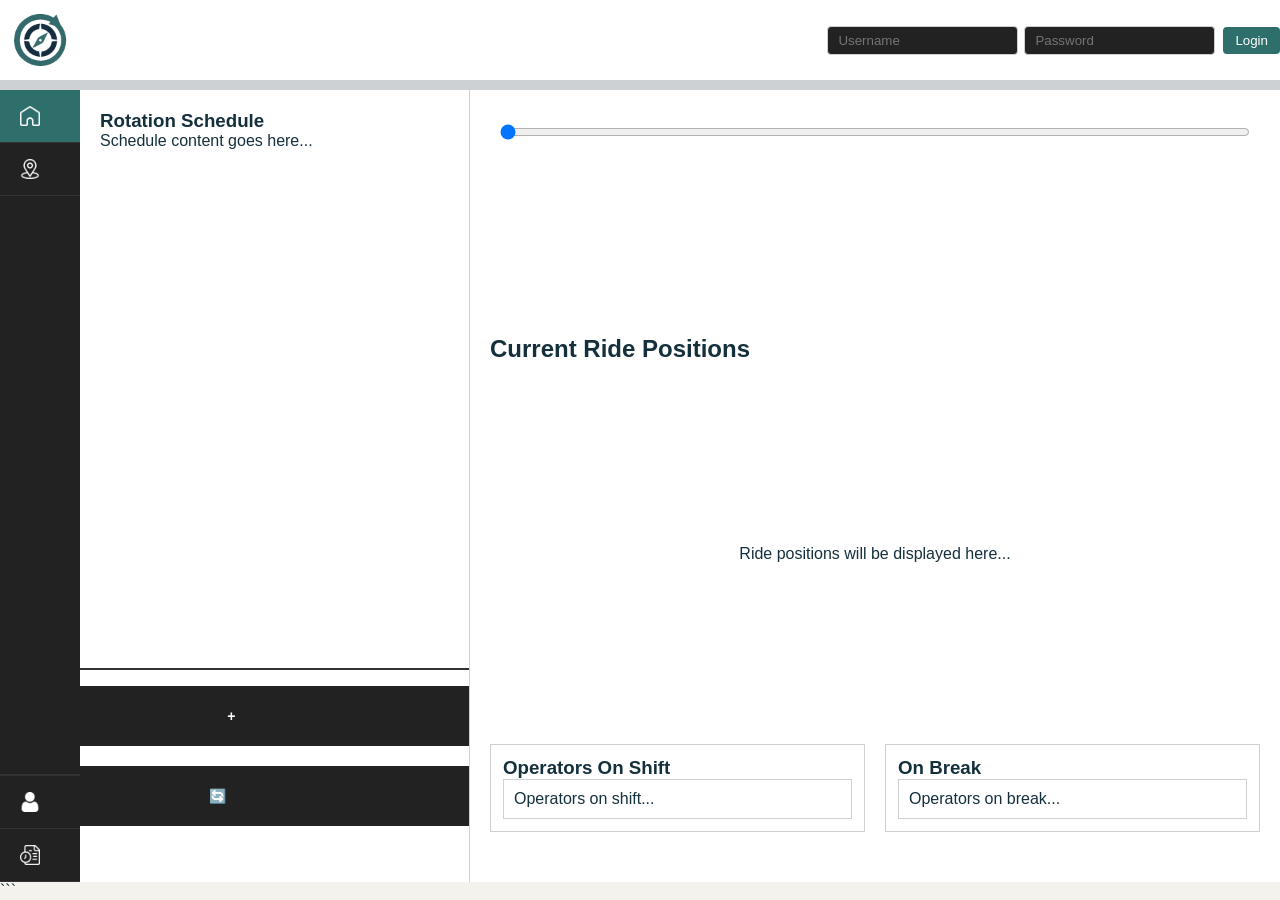
==== commit 5163318a: "sidebar revamp" ====
--- a/WebApp/zone-manager/dashboard/index.html
+++ b/WebApp/zone-manager/dashboard/index.html
@@ -9,33 +9,100 @@
   <link rel="stylesheet" href="../../assets/css/theme.css" />
 </head>
 
-<body style="width:100vw;max-width:100vw;">
-  <!-- NAVBAR (unchanged) -->
+<body>
+  <!-- NAVBAR -->
   <nav class="navbar">
     <div id="navbar-logo" class="navbar-logo">
-      <img id="logoanim" src="../../assets/images/compassanim.gif" alt="OPilot Logo" />
-      <img id="logotext" class="logoText" src="../../assets/images/oppilottext.png" />
-    </div>
-      <div class="navbar-login">
-        <div class="login-fields">
-          <input type="text" placeholder="Username" />
-          <input type="password" placeholder="Password" />
-        </div>
-        <button class="login-btn">Login</button>
+      <img id="logoanim" src="../../assets/images/icons/compassanim.gif" alt="OPilot Logo" />
+      <img id="logotext" class="logoText" src="../../assets/images/icons/oppilottext.png" />
+    </div>
+    <div class="navbar-login">
+      <div class="login-fields">
+        <input type="text" placeholder="Username" />
+        <input type="password" placeholder="Password" />
+      </div>
+      <button class="login-btn">Login</button>
     </div>
   </nav>
 
-
-  <div class="main" style="width:100vw;max-width:100vw;">
-    <!-- Sidebar -->
+  <div class="main">
+    <!-- Enhanced Sidebar with Navigation -->
     <aside id="sidebar" class="sidebar closed">
-      <button id="add-event-btn" class="btn-special">Add Event</button>
-      <button id="push-rotation-btn" class="btn-special">Push Rotation</button>
-      <div class="button-row">
-        <button id="addRideBtn">Add Ride</button>
-        <button id="removeRideBtn">Remove Ride</button>
-        <button id="addOperatorBtn">Add Operator</button>
-        <button id="removeOperatorBtn">Remove Operator</button>
+      <div class="nav-section">
+        <!-- Homepage -->
+        <div class="nav-item">
+          <a href="#" class="nav-link active">
+            <div class="nav-icon"><img src="../../assets/images/icons/homepage.png"></div>
+            <span class="nav-text">Homepage</span>
+          </a>
+        </div>
+        
+        <!-- Zones (Expandable) -->
+        <div class="nav-item expandable" id="zones">
+          <a href="#" class="nav-link expandable">
+            <div class="nav-icon"><img src="../../assets/images/icons/zones.png"></div>
+            <span class="nav-text">Zones</span>
+          </a>
+          <div class="sub-nav" id="zones-sub">
+            <!-- Rides 1 Zone -->
+            <div class="zone-item expandable" id="rides1-zone">
+              <a href="#" class="sub-nav-link expandable">
+                <span class="nav-text">Rides 1</span>
+              </a>
+              <div class="zone-sub-nav" id="rides1-sub">
+                <a href="#" class="zone-sub-link">
+                  <span class="nav-text">Dashboard</span>
+                </a>
+                <a href="#" class="zone-sub-link">
+                  <span class="nav-text">Edit Mode</span>
+                </a>
+                <a href="#" class="zone-sub-link">
+                  <span class="nav-text">Config</span>
+                </a>
+                <a href="#" class="zone-sub-link">
+                  <span class="nav-text">Settings</span>
+                </a>
+              </div>
+            </div>
+            
+            <!-- Example of another zone -->
+            <div class="zone-item expandable" id="rides2-zone">
+              <a href="#" class="sub-nav-link expandable">
+                <span class="nav-text">Rides 2</span>
+              </a>
+              <div class="zone-sub-nav" id="rides2-sub">
+                <a href="#" class="zone-sub-link">
+                  <span class="nav-text">Dashboard</span>
+                </a>
+                <a href="#" class="zone-sub-link">
+                  <span class="nav-text">Edit Mode</span>
+                </a>
+                <a href="#" class="zone-sub-link">
+                  <span class="nav-text">Config</span>
+                </a>
+                <a href="#" class="zone-sub-link">
+                  <span class="nav-text">Settings</span>
+                </a>
+              </div>
+            </div>
+          </div>
+        </div>
+
+        <!-- Bottom Navigation Items -->
+        <div class="bottom-section">
+          <div class="nav-item">
+            <a href="#" class="nav-link">
+              <div class="nav-icon"><img src="../../assets/images/icons/accsett.png"></div>
+              <span class="nav-text">Account Settings</span>
+            </a>
+          </div>
+          <div class="nav-item">
+            <a href="#" class="nav-link">
+              <div class="nav-icon"><img src="../../assets/images/icons/changelog.png"></div>
+              <span class="nav-text">Changelog</span>
+            </a>
+          </div>
+        </div>
       </div>
     </aside>
 
@@ -43,101 +110,147 @@
     <div class="ops-col ops-schedule">
       <div class="ops-schedule-content">
         <h3>Rotation Schedule</h3>
-      <!-- … your rotation‐time‐block items … -->
+        <p>Schedule content goes here...</p>
+      </div>
+
+      <!-- Action Buttons Section (Moved Here) -->
+      <div class="action-buttons">
+        <button id="add-event-btn" class="btn-special">
+          <div class="btn-icon">+</div>
+          <span class="btn-text">Add Event</span>
+        </button>
+        <button id="push-rotation-btn" class="btn-special">
+          <div class="btn-icon">🔄</div>
+          <span class="btn-text">Push Rotation</span>
+        </button>
+        
+        <div class="button-row">
+          <button id="addRideBtn">Add Ride</button>
+          <button id="removeRideBtn">Remove Ride</button>
+          <button id="addOperatorBtn">Add Operator</button>
+          <button id="removeOperatorBtn">Remove Operator</button>
+        </div>
       </div>
     </div>
 
     <!-- Ride Position Dashboard -->
     <div class="ops-col ops-main">
-      <!-- (optional) slider preview -->
       <div class="rotation-preview">
         <input type="range" id="rotationSlider" min="0" max="100" value="0" />
       </div>
-
-      <!-- Current Ride Positions header -->
+      
       <h2 id="crp">Current Ride Positions</h2>
-
-      <!-- Ride panels -->
+      
       <div class="ride-container">
         <div class="ride-group">
-          <!-- rides rendered here -->
-        </div>
-      </div>
-
-      <!-- Bottom: Shift & Break side by side -->
+          <p>Ride positions will be displayed here...</p>
+        </div>
+      </div>
+
       <div class="bottom-panels">
         <div class="panel-box shift-panel">
           <h3>Operators On Shift</h3>
-          <div id="operatorsOnShift" class="operators-on-shift"></div>
+          <div id="operatorsOnShift" class="operators-on-shift">
+            <p>Operators on shift...</p>
+          </div>
         </div>
         <div class="panel-box break-panel">
           <h3>On Break</h3>
-          <div id="operatorsOnBreak" class="operators-on-break"></div>
+          <div id="operatorsOnBreak" class="operators-on-break">
+            <p>Operators on break...</p>
+          </div>
         </div>
       </div>
     </div>
   </div>
 
-  <!-- MODAL OVERLAY (unchanged) -->
-  <div id="modalOverlay" class="modal-overlay hidden">
-    <div class="modal-box">
-      <p id="modalMessage">Are you sure?</p>
-      <div class="modal-buttons">
-        <button id="modalConfirm">Yes</button>
-        <button id="modalCancel">No</button>
-      </div>
-    </div>
-  </div>
-
-  <!-- UNSUPPORTED SCREEN OVERLAY -->
-  <div class="unsupported-screen">
-    <img class="unsupported-logo" src="../../assets/images/compassanim.gif" alt="OPilot Logo" />
-    <div class="unsupported-message">
-      Screens this small are not supported
-    </div>
-  </div>
-
-  <!-- SCRIPTS -->
-  <script type="module" src="js/state.js"></script>
-  <script type="module" src="js/render.js"></script>
-  <script type="module" src="js/modal.js"></script>
-  <script type="module" src="js/main.js"></script>
   <script>
-    document.addEventListener('DOMContentLoaded', function () {
-
+   document.addEventListener('DOMContentLoaded', function () {
       const sidebar = document.getElementById('sidebar');
       const logoAnim = document.getElementById('logoanim');
-      const logoText = document.getElementById('logotext')
-      const forwardGif = '../../assets/images/compassanim.gif';
-      const reverseGif = '../../assets/images/compassanim-reverse.gif';
-      const navLogo = document.getElementById('navbar-logo')
-
-
+      const logoText = document.getElementById('logotext');
+
+      // Sidebar hover functionality
       sidebar.addEventListener('mouseover', () => {
         const isOpen = sidebar.classList.toggle('open');
         sidebar.classList.toggle('closed', !isOpen);
-        //---------------------------------------------------
-        //Text logo fading
-        logoText.classList.remove('logoText')
-        //---------------------------------------------------
-
-        // swap the GIF src to replay forward or backward
-
-        // force‐reload so it starts from the beginning
-        logoAnim.src = logoAnim.src + '?t=' + Date.now();
-
-        //---------------------------------------------------
-
-        logoText.classList.add('act')
+        logoText.classList.remove('logoText');
+        logoText.classList.add('act');
       });
 
       sidebar.addEventListener('mouseout', () => {
-        logoText.classList.remove('act')
-        //Text logo fading
-        logoText.classList.add('logoText')
+        logoText.classList.remove('act');
+        logoText.classList.add('logoText');
+      });
+
+      // Zone expansion functionality - FIXED
+      document.getElementById('zones').addEventListener('click', function(e) {
+        // Only handle clicks on the main zones link, not child elements
+        if (e.target.closest('.nav-link') === this.querySelector('.nav-link')) {
+          e.preventDefault();
+          e.stopPropagation(); // Prevent event bubbling
+          
+          const subNav = document.getElementById('zones-sub');
+          const expandable = this.querySelector('.nav-link');
+          
+          if (subNav.classList.contains('expanded')) {
+            subNav.classList.remove('expanded');
+            expandable.classList.remove('expanded');
+          } else {
+            subNav.classList.add('expanded');
+            expandable.classList.add('expanded');
+          }
+        }
+      });
+
+      // Individual zone expansion (Rides 1, Rides 2, etc.) - FIXED
+      document.querySelectorAll('.zone-item').forEach(zoneItem => {
+        zoneItem.addEventListener('click', function(e) {
+          // Only handle clicks on the zone's own expandable link
+          if (e.target.closest('.sub-nav-link') === this.querySelector('.sub-nav-link')) {
+            e.preventDefault();
+            e.stopPropagation(); // Prevent event bubbling to parent zones
+            
+            const zoneSubNav = this.querySelector('.zone-sub-nav');
+            const expandable = this.querySelector('.sub-nav-link');
+            
+            if (zoneSubNav.classList.contains('expanded')) {
+              zoneSubNav.classList.remove('expanded');
+              expandable.classList.remove('expanded');
+            } else {
+              zoneSubNav.classList.add('expanded');
+              expandable.classList.add('expanded');
+            }
+          }
+        });
+      });
+
+      // Navigation link clicks
+      document.querySelectorAll('.nav-link, .sub-nav-link, .zone-sub-link').forEach(link => {
+        link.addEventListener('click', function(e) {
+          if (!this.classList.contains('expandable')) {
+            e.stopPropagation(); // Prevent bubbling for non-expandable links
+            // Remove active class from all nav items
+            document.querySelectorAll('.nav-link, .sub-nav-link, .zone-sub-link').forEach(item => {
+              item.classList.remove('active');
+            });
+            // Add active class to clicked item
+            this.classList.add('active');
+          }
+        });
+      });
+
+      // Edit mode toggle (works from any Edit Mode link)
+      document.addEventListener('click', function(e) {
+        if (e.target.textContent.trim() === 'Edit Mode') {
+          e.preventDefault();
+          e.stopPropagation();
+          document.body.classList.toggle('edit-mode');
+        }
       });
     });
   </script>
 </body>
 
-</html>+</html>
+``` 
--- a/WebApp/zone-manager/dashboard/style.css
+++ b/WebApp/zone-manager/dashboard/style.css
@@ -1,15 +1,36 @@
-/*===============================================================================
-  style.css — Styles for Operator Rotation Manager
-  Depends on theme.css for all `--*` variables
-================================================================================*/
+/* OPilot Brand Theme Variables */
+:root {
+  /* Core palette */
+  --color-navy:       #15303D;   /* primary text, nav text */
+  --color-teal:       #2F6F6B;   /* secondary text, buttons */
+  --color-offwhite:   #F4F2ED;   /* page background */
+  --color-white:      #FFFFFF;   /* panel background */
+  --color-border:     #CDD1D4;   /* neutral borders */
+
+  /* Semantic aliases */
+  --bg-page:          var(--color-offwhite);
+  --bg-panel:         var(--color-white);
+  --text-primary:     var(--color-navy);
+  --text-secondary:   var(--color-teal);
+  --border-color:     var(--color-border);
+  --btn-bg:           var(--color-teal);
+  --btn-hover:        #1E4A49;
+  --btn-text:         var(--color-white);
+  --sidebar-bg:       #222222; /* dark sidebar */
+  --sidebar-darker-bg: #1A1A1A; /* darker sidebar for hover */
+  --sidebar-gray:      #333333; /* gray sidebar for inactive */
+  --sidebar-text:     var(--color-white);
+  --accent:           #1E4A49; /* amber highlight */
+  --drop-outline:     2px dashed var(--accent);
+  --drop-bg:          #38757460;
+}
+
+/* Your existing CSS with additions for navigation */
 html{
   width: 100%;
   max-width: 100vw;
   height: 100%;
 }
-/*-------------------------------------------------------------------------------
-  1. Reset & Base
--------------------------------------------------------------------------------*/
 * {
   box-sizing: border-box;
   margin: 0;
@@ -27,12 +48,10 @@
   overflow: auto;
 }
 
-/*-------------------------------------------------------------------------------
-  3. Main Layout
--------------------------------------------------------------------------------*/
+/* Main layout */
 .main {
   display: grid;
-  grid-template-columns: 80px 390px auto; /* sidebar, schedule, dashboard */
+  grid-template-columns: 80px 390px auto;
   grid-template-rows: 1fr;
   flex: 1;
   height: 100vh;
@@ -43,87 +62,7 @@
   max-width: 100vw;
 }
 
-/*-------------------------------------------------------------------------------
-  4. Sidebar
--------------------------------------------------------------------------------*/
-.sidebar {
-  grid-column: 1;
-  grid-row: 1;
-  width: 80px;
-  height: 100%;
-  min-height: 0;
-  transition: width 0.25s ease;
-  overflow-y: auto;
-  overflow-x: hidden;
-  z-index: 2;
-  background: var(--sidebar-bg);
-  color: var(--sidebar-text);
-  display: flex;
-  flex-direction: column;
-}
-.sidebar:hover {
-  width: 250px;
-  background: var(--sidebar-bg) !important;
-  color: var(--sidebar-text) !important;
-  display: flex;
-  flex-direction: column;
-  overflow-y: auto;
-}
-.sidebar:hover .btn-special,
-.sidebar:hover .button-row {
-  display: flex;             /* restore your button layouts */
-}
-.sidebar .btn-special, .sidebar .button-row {
-   opacity: 0; transition: opacity .25s; 
-  }
-.sidebar:hover .btn-special, .sidebar:hover .button-row { 
-  opacity: 1; 
-}
-
-/* Sidebar Buttons */
-.sidebar .btn-special {
-  color: var(--btn-text);
-  border: none;
-  cursor: pointer;
-}
-.sidebar .btn-special:hover {
-  background: var(--sidebar-darker-bg);
-}
-
-/* Core Add/Remove hidden outside edit mode */
-.button-row {
-  display: flex;
-  flex-wrap: wrap;
-  gap: 8px;
-}
-.button-row button {
-  flex: 1;
-  padding: 6px;
-  background: #ff5c5c;
-  color: var(--btn-text);
-  border: none;
-  border-radius: 4px;
-  cursor: pointer;
-  transition: background 0.2s;
-  display: none;
-}
-body.edit-mode .button-row button {
-  display: inline-block;
-}
-.button-row button:hover {
-  background: #e04a4a;
-}
-
-/*-------------------------------------------------------------------------------
-  5. Rotation Schedule (Sidebar)
--------------------------------------------------------------------------------*/
-/* When sidebar is hovered, push rotation schedule right */
-.sidebar:hover ~ .ops-schedule .ops-schedule-content {
-  margin-left: 170px; /* Sidebar expands from 80px to 250px */
-  transition: margin-left 0.25s;
-}
-
-/* Rotation Schedule */
+/* Rest of your existing styles for other components */
 .ops-schedule {
   grid-column: 2;
   grid-row: 1;
@@ -132,69 +71,31 @@
   min-width: 180px;
   height: 100%;
   min-height: 0;
-  background: var(--bg-panel) !important;
-  color: var(--text-primary) !important;
+  background: var(--bg-panel);
+  color: var(--text-primary);
   padding: 20px 0 20px 0;
   overflow-y: auto;
   transition: max-width 0.25s;
   z-index: 1;
   display: flex;
   flex-direction: column;
+  border-right: 1px solid var(--border-color);
 }
-.ops-schedule-content{
-  margin-left: 0px; /* Sidebar expands from 80px to 250px */
+
+.ops-schedule-content {
+  margin-left: 0px;
   transition: margin-left 0.25s;
   padding-left: 20px;
   padding-right: 20px;
   flex: 1;
   min-height: 0;
 }
-/* Schedule Header */
-.ops-schedule h3 {
-  margin-bottom: 12px;
-  color: var(--btn-bg);
+
+.sidebar:hover ~ .ops-schedule .ops-schedule-content {
+  margin-left: 170px;
+  transition: margin-left 0.25s;
 }
 
-/* Time Blocks */
-.rotation-time-block {
-  margin-bottom: 16px;
-}
-.rotation-time-block + .rotation-time-block {
-  margin-top: 20px;
-}
-.rotation-time-block h4 {
-  font-size: 1rem;
-  color: var(--text-secondary);
-  margin-bottom: 6px;
-}
-
-/* Individual Rotation Boxes */
-.operator-rotation-box {
-  background: var(--sidebar-bg);
-  border: 1px solid var(--border-color);
-  padding: 8px;
-  margin-bottom: 6px;
-}
-.operator-rotation-box .operator-name {
-  font-weight: bold;
-  color: var(--text-primary);
-}
-.rotation-details div {
-  font-size: 0.85rem;
-  color: var(--text-secondary);
-}
-.rotation-time-label {
-  font-weight: bold;
-  color: var(--text-secondary);
-  text-align: right;
-}
-
-/*-------------------------------------------------------------------------------
-  6. Operations Container
--------------------------------------------------------------------------------*/
-/* Remove .operations-container rules if not needed */
-
-/* Main Column (rides, slider, bottom panels) */
 .ops-main {
   grid-column: 3;
   grid-row: 1;
@@ -208,71 +109,20 @@
   background: var(--bg-panel);
   padding: 20px;
 }
-.operator-item{
-  background-color: #f1f1f1;
-  border-radius: 5px;
-  padding: 5px;
-}
-/*-------------------------------------------------------------------------------
-  7. Rotation Preview Slider
--------------------------------------------------------------------------------*/
+
+/* Demo content styles */
 .rotation-preview {
   padding: 0 10px;
+  margin-bottom: 20px;
 }
+
 #rotationSlider {
   width: 100%;
   height: 12px;
   background: transparent;
   margin: 16px 0;
 }
-/* Track & Thumb for WebKit */
-#rotationSlider::-webkit-slider-runnable-track {
-  height: 12px;
-  background: var(--border-color);
-  border-radius: 6px;
-}
-#rotationSlider::-webkit-slider-thumb {
-  -webkit-appearance: none;
-  width: 24px; height: 24px;
-  background: var(--btn-bg);
-  border-radius: 50%;
-  margin-top: -6px;
-  cursor: pointer;
-}
-/* Track & Thumb for Firefox */
-#rotationSlider::-moz-range-track {
-  height: 12px;
-  background: var(--border-color);
-  border-radius: 6px;
-}
-#rotationSlider::-moz-range-thumb {
-  width: 24px; height: 24px;
-  background: var(--btn-bg);
-  border-radius: 50%;
-  cursor: pointer;
-}
-/* Track & Thumb for IE/Edge */
-#rotationSlider::-ms-track {
-  height: 12px;
-  background: transparent;
-  border-color: transparent;
-  color: transparent;
-}
-#rotationSlider::-ms-fill-lower,
-#rotationSlider::-ms-fill-upper {
-  background: var(--border-color);
-  border-radius: 6px;
-}
-#rotationSlider::-ms-thumb {
-  width: 24px; height: 24px;
-  background: var(--btn-bg);
-  border-radius: 50%;
-  cursor: pointer;
-}
 
-/*-------------------------------------------------------------------------------
-  8. Current Ride Positions
--------------------------------------------------------------------------------*/
 .ride-container {
   display: flex;
   justify-content: center;
@@ -281,291 +131,27 @@
   padding: 20px 0;
   overflow-x: auto;
 }
-.ride-group {
-  display: flex !important;
-  flex-direction: row !important;
-  flex-wrap: wrap;        /* allow wrapping if too many to fit */
-  justify-content: center;/* center them in the container */
-  gap: 20px;
-}
-.ride-box {
-  background: var(--bg-panel);
-  border: 1px solid var(--border-color);
-  padding: 12px;
-  min-width: 300px;
-  flex: 1;
-  max-width: 90vw;
-  border-radius: 4px;
-}
-.ride-header {
-  text-align: center;
-  margin-bottom: 12px;
-}
-.ride-icon {
-  width: 50px; height: 50px;
-  background: var(--text-secondary);
-  border-radius: 50%;
-  margin: 0 auto 6px;
-}
-.positions-container {
-  display: flex;
-  justify-content: center;
-  align-items: center;
-  gap: 12px;
-}
-.position-box {
-  background: var(--bg-panel);
-  border: 1px solid var(--border-color);
-  padding: 10px 18px;
-  min-width: 80px;
-  white-space: nowrap;
-  border-radius: 4px;
-}
-.arrow {
-  font-size: 2em;
-  color: var(--accent);
-  align-self: center;
-}
 
-/*-------------------------------------------------------------------------------
-  9. Bottom Panels (Shifts & Break)
--------------------------------------------------------------------------------*/
 .bottom-panels {
   display: flex;
   gap: 20px;
   margin-bottom: 30px;
 }
+
 .panel-box {
   flex: 1;
   background: var(--bg-panel);
   border: 1px solid var(--border-color);
   padding: 12px;
-  border-radius: 4px;
+  border-radius: 0;
 }
-/* Inside each panel, operators wrap nicely */
-.operator-shift-container,
-.operators-on-break {
+
+.action-buttons {
+  margin-top: 20px;
+  padding: 16px;
+  border-top: 1px solid var(--border-color);
   display: flex;
+  flex-direction: column;
   gap: 12px;
   background: var(--bg-panel);
-  padding: 10px;
-}
-
-/*-------------------------------------------------------------------------------
- 10. Drag‑Drop Highlight
--------------------------------------------------------------------------------*/
-.drop-indicator {
-  outline: var(--drop-outline);
-  background-color: var(--drop-bg);
-}
-
-/*-------------------------------------------------------------------------------
- 11. Modals
--------------------------------------------------------------------------------*/
-.modal-overlay {
-  position: fixed;
-  inset: 0;
-  background: rgba(0,0,0,0.4);
-  display: flex;
-  align-items: center;
-  justify-content: center;
-  z-index: 1000;
-}
-.modal-box {
-  background: var(--bg-panel);
-  border: 1px solid var(--border-color);
-  padding: 24px;
-  width: 280px;
-  text-align: center;
-  border-radius: 4px;
-}
-.modal-buttons {
-  display: flex;
-  gap: 12px;
-  margin-top: 16px;
-}
-.modal-buttons button {
-  flex: 1;
-  background: var(--btn-bg);
-  color: var(--btn-text);
-  padding: 8px;
-  border: none;
-  border-radius: 4px;
-  cursor: pointer;
-}
-.modal-buttons button:hover {
-  background: var(--btn-hover);
-}
-.hidden {
-  display: none;
-}
-
-/*-------------------------------------------------------------------------------
- 12. Responsive Breakpoints
--------------------------------------------------------------------------------*/
-/* ≤ 1024px: shrink schedule/dashboard columns */
-@media (max-width: 1024px) {
-  .main {
-    grid-template-columns: 60px 180px 1fr;
-  }
-  .sidebar { width: 60px; }
-  .ops-schedule { max-width: 180px; min-width: 120px; }
-  .ride-box { min-width: 180px; max-width: 50%; }
-}
-
-/* ≤ 768px: stack columns vertically, sidebar becomes top bar */
-@media (max-width: 768px) {
-  .main {
-    display: flex;
-    flex-direction: column;
-    height: auto;
-    overflow: visible;
-  }
-  .sidebar {
-    width: 100%;
-    min-width: 0;
-    max-width: none;
-    grid-column: auto;
-    flex-direction: row;
-    overflow-x: auto;
-    overflow-y: visible;
-    padding: 8px 0;
-    gap: 8px;
-    position: static;
-    z-index: 1;
-  }
-  .ops-schedule,
-  .ops-main {
-    width: 100%;
-    max-width: none;
-    min-width: 0;
-    grid-column: auto;
-  }
-  .ops-schedule-content {
-    margin-left: 0 !important;
-  }
-  .bottom-panels {
-    flex-direction: column;
-    gap: 12px;
-  }
-}
-
-/* ≤ 480px: mobile, everything full width, smaller padding */
-@media (max-width: 480px) {
-  .main {
-    display: flex;
-    flex-direction: column;
-    height: auto;
-    overflow: visible;
-  }
-  .sidebar {
-    width: 100vw;
-    min-width: 0;
-    max-width: none;
-    grid-column: auto;
-    flex-direction: row;
-    overflow-x: auto;
-    overflow-y: visible;
-    padding: 6px 0;
-    gap: 6px;
-    position: static;
-    z-index: 1;
-    display: flex;
-  }
-  .sidebar .btn-special,
-  .sidebar .button-row {
-    opacity: 1;
-    display: flex;
-    flex-direction: row;
-    gap: 6px;
-  }
-  .ops-schedule,
-  .ops-main {
-    width: 100vw;
-    max-width: none;
-    min-width: 0;
-    grid-column: auto;
-    padding: 8px;
-    margin: 0;
-  }
-  .ops-schedule-content {
-    margin-left: 0 !important;
-  }
-  .ride-box { max-width: 100vw; min-width: 120px; }
-  .bottom-panels { flex-direction: column; gap: 6px; }
-  .rotation-preview { padding: 0 2px; }
-  .navbar-logo img { height: 32px; }
-  .navbar-login { min-height: 60px; }
-  .navbar-login .login-fields input { font-size: 0.9rem; }
-  .navbar-login .login-btn { font-size: 0.9rem; padding: 4px 8px; }
-  .panel-box { padding: 8px; }
-}
-
-/* Remove unsupported overlay for phones */
-@media (max-width: 480px) {
-  .unsupported-screen {
-    display: none !important;
-    opacity: 0 !important;
-    visibility: hidden !important;
-  }
-}
-
-/* Unsupported screen overlay (hidden by default, with transition) */
-.unsupported-screen {
-  opacity: 0;
-  visibility: hidden;
-  pointer-events: none;
-  position: fixed;
-  inset: 0;
-  background: #fff;
-  z-index: 9999;
-  align-items: center;
-  justify-content: center;
-  flex-direction: column;
-  display: flex;
-  transition: opacity 0.4s cubic-bezier(.4,0,.2,1), visibility 0.4s;
-}
-
-.unsupported-logo {
-  display: block;
-  margin-bottom: 24px;
-  max-width: 200px;
-}
-
-.unsupported-message {
-  font-size: 1.5rem;
-  color: #222;
-  text-align: center;
-  font-family: "Segoe UI", sans-serif;
-}
-
-/* Show unsupported overlay ONLY for desktop (devices that support hover) and small screens */
-@media (max-width: 768px) and (hover: hover) {
-  body > *:not(.unsupported-screen) {
-    opacity: 0 !important;
-    visibility: hidden !important;
-    pointer-events: none !important;
-    transition: opacity 0.4s cubic-bezier(.4,0,.2,1), visibility 0.4s;
-  }
-  .unsupported-screen {
-    opacity: 1 !important;
-    visibility: visible !important;
-    pointer-events: auto !important;
-    transition: opacity 0.4s cubic-bezier(.4,0,.2,1), visibility 0.4s;
-  }
-}
-
-/* Hide unsupported overlay for mobile devices (no hover) */
-@media (max-width: 768px) and (hover: none) {
-  .unsupported-screen {
-    display: none !important;
-    opacity: 0 !important;
-    visibility: hidden !important;
-  }
-  body > *:not(.unsupported-screen) {
-    opacity: 1 !important;
-    visibility: visible !important;
-    pointer-events: auto !important;
-  }
-}
-
+}
--- a/WebApp/assets/css/theme.css
+++ b/WebApp/assets/css/theme.css
@@ -63,8 +63,24 @@
   background: var(--bg-panel);
   min-height: 80px;
 }
-
-
+.navbar-logo {
+  display: flex;
+  align-items: center;
+  padding: 0 10px;
+  gap: 10px;
+  border-bottom: 10px solid var(--border-color);
+}
+.navbar-logo img {
+  height: 60px;
+}
+.logoText {
+  opacity: 0;
+  transition: opacity 0.5s ease;
+}
+.logoText.act {
+  opacity: 1;
+  transition: opacity 0.5s ease;
+}
 .navbar-login {
   flex: 1;
   display: flex;
@@ -73,28 +89,6 @@
   justify-content: flex-end;
   min-height: 90px;
   border-bottom: 10px solid var(--border-color);
-}
-.navbar-logo img {
-  height: 60px;
-}
-.navbar-logo {
-  display: flex;
-  align-items: center;
-  padding: 0 10px;
-  gap:10px;
-  border-bottom: 10px solid var(--border-color);
-}
-
-.logoText {
-  opacity: 0;
-  transition: opacity 0.5s ease;
-}
-.act {
-  opacity: 1;
-  transition: opacity 0.5s ease;
-}
-body.edit-mode #toggleEditModeBtn {
-  background: #5cb85c;
 }
 .navbar-login .login-fields {
   display: flex;
@@ -119,6 +113,28 @@
   background: var(--btn-hover);
 }
 
+/* Responsive styles for phone view */
+@media (max-width: 480px) {
+  .navbar-login {
+    flex-direction: column;
+    gap: 4px;
+    padding: 4px;
+    min-height: auto;
+  }
+  .navbar-login .login-fields {
+    flex-direction: column;
+    gap: 4px;
+  }
+  .navbar-login input {
+    font-size: 0.85rem;
+    padding: 4px 8px;
+  }
+  .navbar-login .login-btn {
+    font-size: 0.85rem;
+    padding: 4px 8px;
+  }
+}
+
 /*================================================================================
   Main Layout
 ================================================================================*/
@@ -132,31 +148,339 @@
   Sidebar
 ================================================================================*/
 .sidebar {
+  grid-column: 1;
+  grid-row: 1;
+  width: 80px;
+  height: 100%;
+  min-height: 0;
+  transition: width 0.25s ease;
+  overflow-y: auto;
+  overflow-x: hidden;
+  z-index: 2;
   background: var(--sidebar-bg);
   color: var(--sidebar-text);
+  display: flex;
+  flex-direction: column;
+}
+.sidebar:hover {
+  width: 250px;
+  background: var(--sidebar-bg) !important;
+  color: var(--sidebar-text) !important;
   overflow-y: auto;
 }
-
-/* Keep schedule & tasks on sidebar in same panel style?  If not, override: */
-.rotation-schedule {
-  background: var(--bg-panel);
-  border: 1px solid var(--border-color);
-}
-
-/* Sidebar buttons (match dashboard style) */
-.sidebar button {
+.sidebar:hover .btn-special,
+.sidebar:hover .button-row {
+  display: flex;
+}
+.sidebar .btn-special, .sidebar .button-row {
+  opacity: 0;
+  transition: opacity 0.25s;
+}
+.sidebar:hover .btn-special, .sidebar:hover .button-row {
+  opacity: 1;
+}
+
+/* Sidebar Buttons */
+.sidebar .btn-special {
+  color: var(--btn-text);
+  border: none;
+  cursor: pointer;
+}
+.sidebar .btn-special:hover {
+  background: var(--sidebar-darker-bg);
+}
+
+/* Core Add/Remove hidden outside edit mode */
+.button-row {
+  display: flex;
+  flex-wrap: wrap;
+  gap: 8px;
+}
+.button-row button {
+  flex: 1;
+  padding: 6px;
+  background: #ff5c5c;
+  color: var(--btn-text);
+  border: none;
+  border-radius: 4px;
+  cursor: pointer;
+  transition: background 0.2s;
+  display: none;
+}
+body.edit-mode .button-row button {
+  display: inline-block;
+}
+.button-row button:hover {
+  background: #e04a4a;
+}
+
+/* Navigation Items */
+.nav-section {
+  flex: 1;
+  display: flex;
+  flex-direction: column;
+}
+
+.nav-item {
+  position: relative;
+  border-bottom: 1px solid var(--sidebar-gray);
+}
+
+.nav-link {
+  display: flex;
+  align-items: center;
+  padding: 16px 20px;
+  color: var(--sidebar-text);
+  text-decoration: none;
+  font-weight: 500;
+  font-size: 14px;
+  transition: all 0.3s ease;
+  cursor: pointer;
+  position: relative;
+  overflow: hidden;
+  white-space: nowrap;
+}
+
+.nav-link:hover {
+  background: var(--sidebar-darker-bg);
+  color: var(--accent);
+}
+
+.nav-link.active {
+  background: var(--btn-bg);
+  color: var(--btn-text);
+}
+
+.nav-icon img{
+  width: 20px;
+  height: 20px;
+  margin-right: 12px;
+  flex-shrink: 0;
+  display: flex;
+  align-items: center;
+  justify-content: center;
+  font-size: 16px;
+}
+
+.nav-text {
+  opacity: 0;
+  transition: opacity 0.3s ease 0.1s;
+  white-space: nowrap;
+  color: var(--sidebar-text);
+}
+
+.sidebar:hover .nav-text {
+  opacity: 1;
+}
+
+/* Expandable sections */
+.expandable {
+  position: relative;
+}
+
+.expandable::after {
+  position: absolute;
+  right: 16px; /* Adjusted for better alignment */
+  top: 50%;
+  transform: translateY(-50%);
+  transition: transform 0.3s ease, opacity 0.3s ease;
+  color: var(--text-secondary);
+  font-size: 14px; /* Increased for better visibility */
+  opacity: 0;
+}
+
+.sidebar:hover .expandable::after {
+  opacity: 1;
+}
+
+.expandable.expanded::after {
+  transform: translateY(-50%) rotate(90deg);
+}
+
+/* Sub-navigation links */
+.sub-nav {
+  max-height: 0;
+  overflow: hidden;
+  background: var(--sidebar-darker-bg);
+  transition: max-height 0.3s ease;
+}
+
+.sub-nav.expanded {
+  max-height: 300px;
+}
+
+.sub-nav-link {
+  display: flex;
+  align-items: center;
+  padding: 12px 20px 12px 52px;
+  color: var(--text-secondary);
+  text-decoration: none;
+  font-size: 13px;
+  border-bottom: 1px solid var(--sidebar-gray);
+  transition: all 0.3s ease;
+  position: relative;
+}
+
+.sub-nav-link::before {
+  position: absolute;
+  left: 32px; /* Adjusted for better alignment */
+  color: var(--text-secondary);
+  font-size: 12px;
+  opacity: 0;
+  transition: opacity 0.3s ease;
+}
+
+.sidebar:hover .sub-nav-link::before {
+  opacity: 1;
+}
+
+/* Zone items (nested under Zones) */
+.zone-item {
+  position: relative;
+}
+
+.zone-item .sub-nav-link.expandable::after {
+
+  font-size: 12px;
+  opacity: 0;
+}
+
+.sidebar:hover .zone-item .sub-nav-link.expandable::after {
+  opacity: 1;
+}
+
+.zone-item .sub-nav-link.expandable.expanded::after {
+  transform: translateY(-50%) rotate(90deg);
+}
+
+.zone-sub-nav {
+  max-height: 0;
+  overflow: hidden;
+  background: var(--sidebar-gray);
+  transition: max-height 0.3s ease;
+}
+
+.zone-sub-nav.expanded {
+  max-height: 200px;
+}
+
+.zone-sub-link {
+  display: flex;
+  align-items: center;
+  padding: 10px 20px 10px 72px;
+  color: var(--text-secondary);
+  text-decoration: none;
+  font-size: 12px;
+  border-bottom: 1px solid var(--sidebar-gray);
+  transition: all 0.3s ease;
+  position: relative;
+}
+
+.zone-sub-link::before {
+  position: absolute;
+  left: 56px;
+  color: #FFFFFF;
+  font-size: 12px;
+  opacity: 0;
+  transition: opacity 0.3s ease;
+}
+
+.sidebar:hover .zone-sub-link::before {
+  opacity: 1;
+}
+
+.zone-sub-link:hover {
+  background: var(--sidebar-darker-bg);
+  color: var(--accent);
+  padding-left: 76px;
+}
+
+/* Action buttons section */
+.action-buttons {
+  margin-top: auto;
+  border-top: 2px solid var(--sidebar-gray);
+  padding: 16px 0;
+}
+
+.btn-special {
+  display: flex;
+  align-items: center;
   width: 100%;
+  padding: 20px 8px 20px 8px;
   background: var(--sidebar-bg);
   color: var(--btn-text);
   border: none;
-  padding: 20px 8px 20px 8px;
   cursor: pointer;
   font-size: 15px;
   font-weight: bold;
+  transition: all 0.3s ease;
+  margin-bottom: 8px;
   justify-content: center;
 }
-.sidebar button:hover {
+
+.btn-special:hover {
   background: var(--sidebar-darker-bg);
+}
+
+.btn-icon {
+  width: 20px;
+  height: 20px;
+  margin-right: 12px;
+  flex-shrink: 0;
+  display: flex;
+  align-items: center;
+  justify-content: center;
+  font-size: 14px;
+}
+
+.btn-text {
+  opacity: 0;
+  transition: opacity 0.3s ease 0.1s;
+  white-space: nowrap;
+}
+
+.sidebar:hover .btn-text {
+  opacity: 1;
+}
+
+/* Edit mode buttons */
+.button-row {
+  display: flex;
+  flex-direction: column;
+  gap: 8px;
+  padding: 0 16px;
+  opacity: 0;
+  transition: opacity 0.3s ease;
+}
+
+.sidebar:hover .button-row {
+  opacity: 1;
+}
+
+.button-row button {
+  padding: 8px 12px;
+  background: #e74c3c;
+  color: white;
+  border: none;
+  border-radius: 4px;
+  cursor: pointer;
+  transition: background 0.2s;
+  font-size: 12px;
+  display: none;
+}
+
+body.edit-mode .button-row button {
+  display: inline-block;
+}
+
+.button-row button:hover {
+  background: #c0392b;
+}
+
+/* Bottom section */
+.bottom-section {
+  border-top: 2px solid var(--sidebar-gray);
+  margin-top: auto;
 }
 
 /*================================================================================
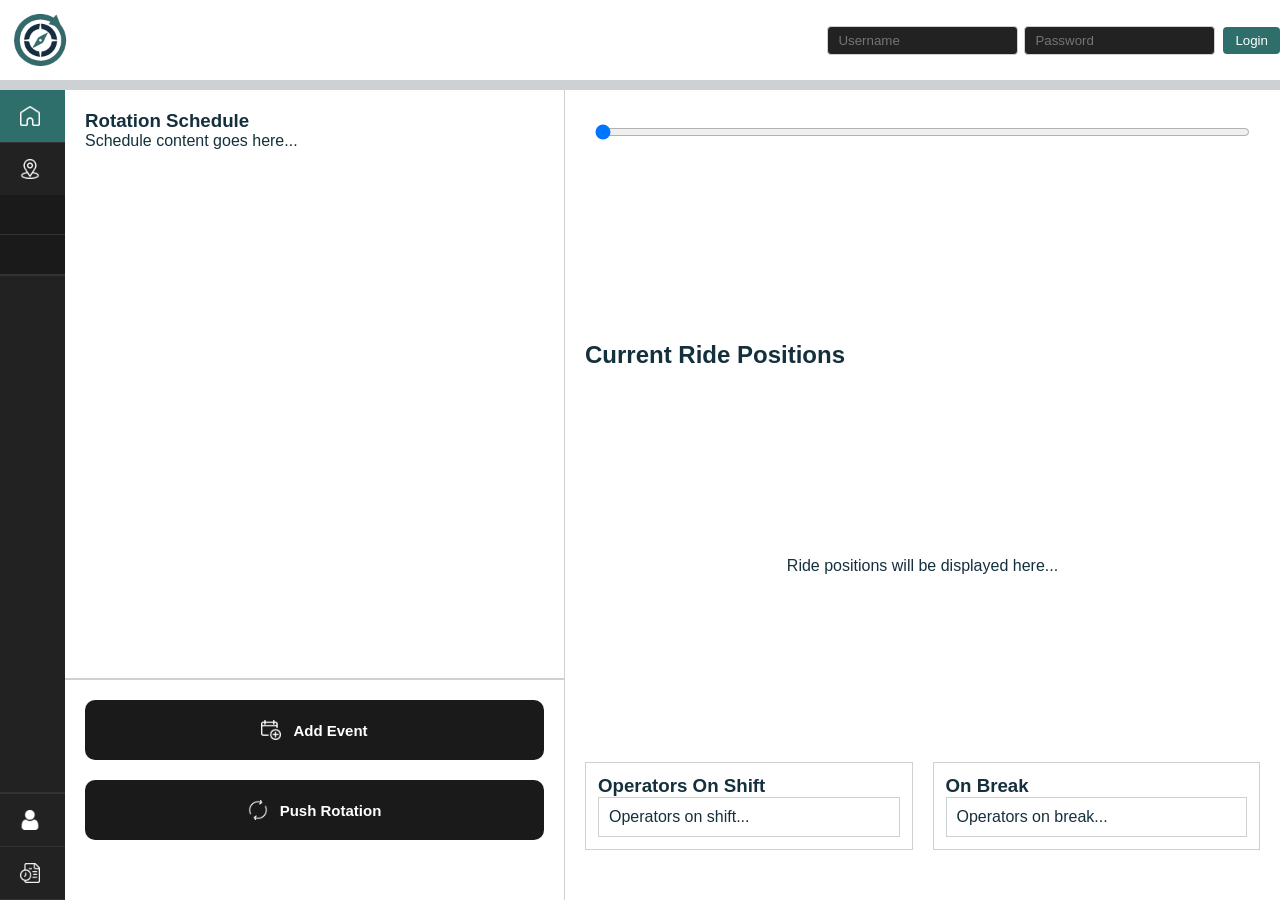
==== commit 2cdba26f: "small psuh for different computer" ====
--- a/WebApp/zone-manager/dashboard/index.html
+++ b/WebApp/zone-manager/dashboard/index.html
@@ -14,7 +14,7 @@
   <nav class="navbar">
     <div id="navbar-logo" class="navbar-logo">
       <img id="logoanim" src="../../assets/images/icons/compassanim.gif" alt="OPilot Logo" />
-      <img id="logotext" class="logoText" src="../../assets/images/icons/oppilottext.png" />
+      <img id="logotext" class="logoText" src="../../assets/images/oppilottext.png" />
     </div>
     <div class="navbar-login">
       <div class="login-fields">
@@ -29,78 +29,81 @@
     <!-- Enhanced Sidebar with Navigation -->
     <aside id="sidebar" class="sidebar closed">
       <div class="nav-section">
-        <!-- Homepage -->
-        <div class="nav-item">
-          <a href="#" class="nav-link active">
-            <div class="nav-icon"><img src="../../assets/images/icons/homepage.png"></div>
-            <span class="nav-text">Homepage</span>
-          </a>
-        </div>
-        
-        <!-- Zones (Expandable) -->
-        <div class="nav-item expandable" id="zones">
-          <a href="#" class="nav-link expandable">
-            <div class="nav-icon"><img src="../../assets/images/icons/zones.png"></div>
-            <span class="nav-text">Zones</span>
-          </a>
-          <div class="sub-nav" id="zones-sub">
-            <!-- Rides 1 Zone -->
-            <div class="zone-item expandable" id="rides1-zone">
-              <a href="#" class="sub-nav-link expandable">
-                <span class="nav-text">Rides 1</span>
-              </a>
-              <div class="zone-sub-nav" id="rides1-sub">
-                <a href="#" class="zone-sub-link">
-                  <span class="nav-text">Dashboard</span>
+        <div class="nav-upper">
+          <!-- Homepage -->
+          <div class="nav-item">
+            <a href="#" class="nav-link active">
+              <div class="nav-icon"><img src="../../assets/images/icons/homepage.png"></div>
+              <span class="nav-text">Homepage</span>
+            </a>
+          </div>
+
+          <!-- Zones (Expandable) -->
+          <div class="nav-item expandable" id="zones">
+            <a href="#" class="nav-link expandable">
+              <div class="nav-icon"><img src="../../assets/images/icons/zones.png"></div>
+              <span class="nav-text">Zones</span>
+            </a>
+            <div class="sub-nav" id="zones-sub">
+              <!-- Rides 1 Zone -->
+              <div class="zone-item expandable" id="rides1-zone">
+                <a href="#" class="sub-nav-link expandable">
+                  <span class="nav-text">Rides 1</span>
                 </a>
-                <a href="#" class="zone-sub-link">
-                  <span class="nav-text">Edit Mode</span>
+                <div class="zone-sub-nav" id="rides1-sub">
+                  <a href="#" class="zone-sub-link">
+                    <span class="nav-text">Dashboard</span>
+                  </a>
+                  <a href="#" class="zone-sub-link">
+                    <span class="nav-text">Edit Mode</span>
+                  </a>
+                  <a href="#" class="zone-sub-link">
+                    <span class="nav-text">Config</span>
+                  </a>
+                  <a href="#" class="zone-sub-link">
+                    <span class="nav-text">Settings</span>
+                  </a>
+                </div>
+              </div>
+
+              <!-- Example of another zone -->
+              <div class="zone-item expandable" id="rides2-zone">
+                <a href="#" class="sub-nav-link expandable">
+                  <span class="nav-text">Rides 2</span>
                 </a>
-                <a href="#" class="zone-sub-link">
-                  <span class="nav-text">Config</span>
-                </a>
-                <a href="#" class="zone-sub-link">
-                  <span class="nav-text">Settings</span>
-                </a>
+                <div class="zone-sub-nav" id="rides2-sub">
+                  <a href="#" class="zone-sub-link">
+                    <span class="nav-text">Dashboard</span>
+                  </a>
+                  <a href="#" class="zone-sub-link">
+                    <span class="nav-text">Edit Mode</span>
+                  </a>
+                  <a href="#" class="zone-sub-link">
+                    <span class="nav-text">Config</span>
+                  </a>
+                  <a href="#" class="zone-sub-link">
+                    <span class="nav-text">Settings</span>
+                  </a>
+                </div>
               </div>
             </div>
-            
-            <!-- Example of another zone -->
-            <div class="zone-item expandable" id="rides2-zone">
-              <a href="#" class="sub-nav-link expandable">
-                <span class="nav-text">Rides 2</span>
+          </div>
+        </div>
+        <div class="nav-lower">
+          <!-- Bottom Navigation Items -->
+          <div class="bottom-section">
+            <div class="nav-item">
+              <a href="#" class="nav-link">
+                <div class="nav-icon"><img src="../../assets/images/icons/accsett.png"></div>
+                <span class="nav-text">Account Settings</span>
               </a>
-              <div class="zone-sub-nav" id="rides2-sub">
-                <a href="#" class="zone-sub-link">
-                  <span class="nav-text">Dashboard</span>
-                </a>
-                <a href="#" class="zone-sub-link">
-                  <span class="nav-text">Edit Mode</span>
-                </a>
-                <a href="#" class="zone-sub-link">
-                  <span class="nav-text">Config</span>
-                </a>
-                <a href="#" class="zone-sub-link">
-                  <span class="nav-text">Settings</span>
-                </a>
-              </div>
             </div>
-          </div>
-        </div>
-
-        <!-- Bottom Navigation Items -->
-        <div class="bottom-section">
-          <div class="nav-item">
-            <a href="#" class="nav-link">
-              <div class="nav-icon"><img src="../../assets/images/icons/accsett.png"></div>
-              <span class="nav-text">Account Settings</span>
-            </a>
-          </div>
-          <div class="nav-item">
-            <a href="#" class="nav-link">
-              <div class="nav-icon"><img src="../../assets/images/icons/changelog.png"></div>
-              <span class="nav-text">Changelog</span>
-            </a>
+            <div class="nav-item">
+              <a href="#" class="nav-link">
+                <div class="nav-icon"><img src="../../assets/images/icons/changelog.png"></div>
+                <span class="nav-text">Changelog</span>
+              </a>
+            </div>
           </div>
         </div>
       </div>
@@ -116,14 +119,14 @@
       <!-- Action Buttons Section (Moved Here) -->
       <div class="action-buttons">
         <button id="add-event-btn" class="btn-special">
-          <div class="btn-icon">+</div>
+          <div><img class="btn-icon"src="../../assets/images/icons/addevent.png"></div>
           <span class="btn-text">Add Event</span>
         </button>
         <button id="push-rotation-btn" class="btn-special">
-          <div class="btn-icon">🔄</div>
+          <div ><img class="btn-icon"src="../../assets/images/icons/rotation.png"></div>
           <span class="btn-text">Push Rotation</span>
         </button>
-        
+
         <div class="button-row">
           <button id="addRideBtn">Add Ride</button>
           <button id="removeRideBtn">Remove Ride</button>
@@ -138,9 +141,9 @@
       <div class="rotation-preview">
         <input type="range" id="rotationSlider" min="0" max="100" value="0" />
       </div>
-      
+
       <h2 id="crp">Current Ride Positions</h2>
-      
+
       <div class="ride-container">
         <div class="ride-group">
           <p>Ride positions will be displayed here...</p>
@@ -165,7 +168,7 @@
   </div>
 
   <script>
-   document.addEventListener('DOMContentLoaded', function () {
+    document.addEventListener('DOMContentLoaded', function () {
       const sidebar = document.getElementById('sidebar');
       const logoAnim = document.getElementById('logoanim');
       const logoText = document.getElementById('logotext');
@@ -184,15 +187,15 @@
       });
 
       // Zone expansion functionality - FIXED
-      document.getElementById('zones').addEventListener('click', function(e) {
+      document.getElementById('zones').addEventListener('click', function (e) {
         // Only handle clicks on the main zones link, not child elements
         if (e.target.closest('.nav-link') === this.querySelector('.nav-link')) {
           e.preventDefault();
           e.stopPropagation(); // Prevent event bubbling
-          
+
           const subNav = document.getElementById('zones-sub');
           const expandable = this.querySelector('.nav-link');
-          
+
           if (subNav.classList.contains('expanded')) {
             subNav.classList.remove('expanded');
             expandable.classList.remove('expanded');
@@ -205,15 +208,15 @@
 
       // Individual zone expansion (Rides 1, Rides 2, etc.) - FIXED
       document.querySelectorAll('.zone-item').forEach(zoneItem => {
-        zoneItem.addEventListener('click', function(e) {
+        zoneItem.addEventListener('click', function (e) {
           // Only handle clicks on the zone's own expandable link
           if (e.target.closest('.sub-nav-link') === this.querySelector('.sub-nav-link')) {
             e.preventDefault();
             e.stopPropagation(); // Prevent event bubbling to parent zones
-            
+
             const zoneSubNav = this.querySelector('.zone-sub-nav');
             const expandable = this.querySelector('.sub-nav-link');
-            
+
             if (zoneSubNav.classList.contains('expanded')) {
               zoneSubNav.classList.remove('expanded');
               expandable.classList.remove('expanded');
@@ -227,7 +230,7 @@
 
       // Navigation link clicks
       document.querySelectorAll('.nav-link, .sub-nav-link, .zone-sub-link').forEach(link => {
-        link.addEventListener('click', function(e) {
+        link.addEventListener('click', function (e) {
           if (!this.classList.contains('expandable')) {
             e.stopPropagation(); // Prevent bubbling for non-expandable links
             // Remove active class from all nav items
@@ -241,16 +244,23 @@
       });
 
       // Edit mode toggle (works from any Edit Mode link)
-      document.addEventListener('click', function(e) {
+      document.addEventListener('click', function (e) {
         if (e.target.textContent.trim() === 'Edit Mode') {
           e.preventDefault();
           e.stopPropagation();
           document.body.classList.toggle('edit-mode');
         }
       });
+
+      // Toggle Zones Collapsibility
+      const zones = document.getElementById('zones');
+      const zonesSub = document.getElementById('zones-sub');
+      zones.addEventListener('click', function (e) {
+        e.preventDefault();
+        zonesSub.classList.toggle('collapsed');
+      });
     });
   </script>
 </body>
 
-</html>
-``` +</html>
--- a/WebApp/zone-manager/dashboard/style.css
+++ b/WebApp/zone-manager/dashboard/style.css
@@ -51,7 +51,7 @@
 /* Main layout */
 .main {
   display: grid;
-  grid-template-columns: 80px 390px auto;
+  grid-template-columns: 65px 500px 1fr auto; /* Adjusted to remove space between sidebar and schedule */
   grid-template-rows: 1fr;
   flex: 1;
   height: 100vh;
@@ -64,10 +64,10 @@
 
 /* Rest of your existing styles for other components */
 .ops-schedule {
-  grid-column: 2;
+  grid-column: 2; /* Adjusted to align directly without sidebar */
   grid-row: 1;
   width: 100%;
-  max-width: 390px;
+  max-width: 500px;
   min-width: 180px;
   height: 100%;
   min-height: 0;
@@ -153,5 +153,4 @@
   display: flex;
   flex-direction: column;
   gap: 12px;
-  background: var(--bg-panel);
 }
--- a/WebApp/assets/css/theme.css
+++ b/WebApp/assets/css/theme.css
@@ -63,6 +63,7 @@
   background: var(--bg-panel);
   min-height: 80px;
 }
+
 .navbar-logo {
   display: flex;
   align-items: center;
@@ -70,17 +71,21 @@
   gap: 10px;
   border-bottom: 10px solid var(--border-color);
 }
+
 .navbar-logo img {
   height: 60px;
 }
+
 .logoText {
   opacity: 0;
   transition: opacity 0.5s ease;
 }
+
 .logoText.act {
   opacity: 1;
   transition: opacity 0.5s ease;
 }
+
 .navbar-login {
   flex: 1;
   display: flex;
@@ -90,10 +95,12 @@
   min-height: 90px;
   border-bottom: 10px solid var(--border-color);
 }
+
 .navbar-login .login-fields {
   display: flex;
   gap: 6px;
 }
+
 .navbar-login input {
   padding: 6px 10px;
   background: var(--sidebar-bg);
@@ -101,6 +108,7 @@
   border: 1px solid var(--border-color);
   border-radius: 4px;
 }
+
 .navbar-login .login-btn {
   padding: 6px 12px;
   background: var(--btn-bg);
@@ -109,6 +117,7 @@
   border-radius: 4px;
   cursor: pointer;
 }
+
 .navbar-login .login-btn:hover {
   background: var(--btn-hover);
 }
@@ -145,80 +154,52 @@
 }
 
 /*================================================================================
-  Sidebar
+  Sidebar - FIXED VERSION
 ================================================================================*/
 .sidebar {
   grid-column: 1;
   grid-row: 1;
-  width: 80px;
-  height: 100%;
-  min-height: 0;
+  width: 65px;
   transition: width 0.25s ease;
-  overflow-y: auto;
-  overflow-x: hidden;
+  overflow: visible;
   z-index: 2;
   background: var(--sidebar-bg);
   color: var(--sidebar-text);
   display: flex;
   flex-direction: column;
-}
+  position: relative;
+}
+
 .sidebar:hover {
   width: 250px;
   background: var(--sidebar-bg) !important;
   color: var(--sidebar-text) !important;
   overflow-y: auto;
 }
-.sidebar:hover .btn-special,
-.sidebar:hover .button-row {
-  display: flex;
-}
-.sidebar .btn-special, .sidebar .button-row {
-  opacity: 0;
-  transition: opacity 0.25s;
-}
-.sidebar:hover .btn-special, .sidebar:hover .button-row {
-  opacity: 1;
-}
-
-/* Sidebar Buttons */
-.sidebar .btn-special {
-  color: var(--btn-text);
-  border: none;
-  cursor: pointer;
-}
-.sidebar .btn-special:hover {
-  background: var(--sidebar-darker-bg);
-}
-
-/* Core Add/Remove hidden outside edit mode */
-.button-row {
-  display: flex;
-  flex-wrap: wrap;
-  gap: 8px;
-}
-.button-row button {
-  flex: 1;
-  padding: 6px;
-  background: #ff5c5c;
-  color: var(--btn-text);
-  border: none;
-  border-radius: 4px;
-  cursor: pointer;
-  transition: background 0.2s;
-  display: none;
-}
-body.edit-mode .button-row button {
-  display: inline-block;
-}
-.button-row button:hover {
-  background: #e04a4a;
-}
-
-/* Navigation Items */
+
 .nav-section {
   flex: 1;
   display: flex;
   flex-direction: column;
+  min-height: 0;
+  overflow: hidden;
+}
+
+.sidebar:hover .nav-section {
+  overflow-y: auto;
+}
+
+.nav-upper {
+  flex: 1;
+  display: flex;
+  flex-direction: column;
+  min-height: 0;
+}
+
+.nav-lower {
+  flex-shrink: 0;
+  border-top: 2px solid var(--sidebar-gray);
+  margin-top: 8px;
 }
 
 .nav-item {
@@ -251,7 +232,7 @@
   color: var(--btn-text);
 }
 
-.nav-icon img{
+.nav-icon img {
   width: 20px;
   height: 20px;
   margin-right: 12px;
@@ -280,12 +261,12 @@
 
 .expandable::after {
   position: absolute;
-  right: 16px; /* Adjusted for better alignment */
+  right: 16px;
   top: 50%;
   transform: translateY(-50%);
   transition: transform 0.3s ease, opacity 0.3s ease;
   color: var(--text-secondary);
-  font-size: 14px; /* Increased for better visibility */
+  font-size: 12px;
   opacity: 0;
 }
 
@@ -306,7 +287,7 @@
 }
 
 .sub-nav.expanded {
-  max-height: 300px;
+  max-height: 500px;
 }
 
 .sub-nav-link {
@@ -323,7 +304,7 @@
 
 .sub-nav-link::before {
   position: absolute;
-  left: 32px; /* Adjusted for better alignment */
+  left: 32px;
   color: var(--text-secondary);
   font-size: 12px;
   opacity: 0;
@@ -340,8 +321,13 @@
 }
 
 .zone-item .sub-nav-link.expandable::after {
-
-  font-size: 12px;
+  position: absolute;
+  right: 16px;
+  top: 50%;
+  transform: translateY(-50%);
+  transition: transform 0.3s ease, opacity 0.3s ease;
+  color: var(--text-secondary);
+  font-size: 10px;
   opacity: 0;
 }
 
@@ -361,7 +347,7 @@
 }
 
 .zone-sub-nav.expanded {
-  max-height: 200px;
+  max-height: 400px;
 }
 
 .zone-sub-link {
@@ -395,19 +381,19 @@
   padding-left: 76px;
 }
 
-/* Action buttons section */
+/* Action buttons section - FIXED */
 .action-buttons {
-  margin-top: auto;
-  border-top: 2px solid var(--sidebar-gray);
+  flex-shrink: 0;
   padding: 16px 0;
+  border-top: 2px solid var(--color-border);
+  padding: 20px;
 }
 
 .btn-special {
   display: flex;
   align-items: center;
   width: 100%;
-  padding: 20px 8px 20px 8px;
-  background: var(--sidebar-bg);
+  padding: 20px 8px;
   color: var(--btn-text);
   border: none;
   cursor: pointer;
@@ -416,6 +402,8 @@
   transition: all 0.3s ease;
   margin-bottom: 8px;
   justify-content: center;
+  background-color: #1A1A1A;
+  border-radius: 10px;
 }
 
 .btn-special:hover {
@@ -434,9 +422,8 @@
 }
 
 .btn-text {
-  opacity: 0;
-  transition: opacity 0.3s ease 0.1s;
   white-space: nowrap;
+  color: var(--btn-text)  ;
 }
 
 .sidebar:hover .btn-text {
@@ -477,12 +464,6 @@
   background: #c0392b;
 }
 
-/* Bottom section */
-.bottom-section {
-  border-top: 2px solid var(--sidebar-gray);
-  margin-top: auto;
-}
-
 /*================================================================================
   Panels (rides, shifts, modals…)
 ================================================================================*/
@@ -563,3 +544,30 @@
 .modal-overlay:not(.hidden) {
   display: flex;
 }
+
+#zones-sub {
+  max-height: 400px;
+  overflow-y: auto;
+  scrollbar-width: thin;
+  scrollbar-color: var(--sidebar-gray) var(--sidebar-bg);
+}
+
+#zones-sub::-webkit-scrollbar {
+  width: 8px;
+}
+
+#zones-sub::-webkit-scrollbar-thumb {
+  background-color: var(--sidebar-gray);
+  border-radius: 4px;
+}
+
+#zones-sub::-webkit-scrollbar-track {
+  background-color: var(--sidebar-bg);
+}
+
+#zones-sub.collapsed {
+  max-height: 0; /* Collapse the zones content */
+  overflow: hidden;
+  transition: max-height 0.3s ease;
+}
+
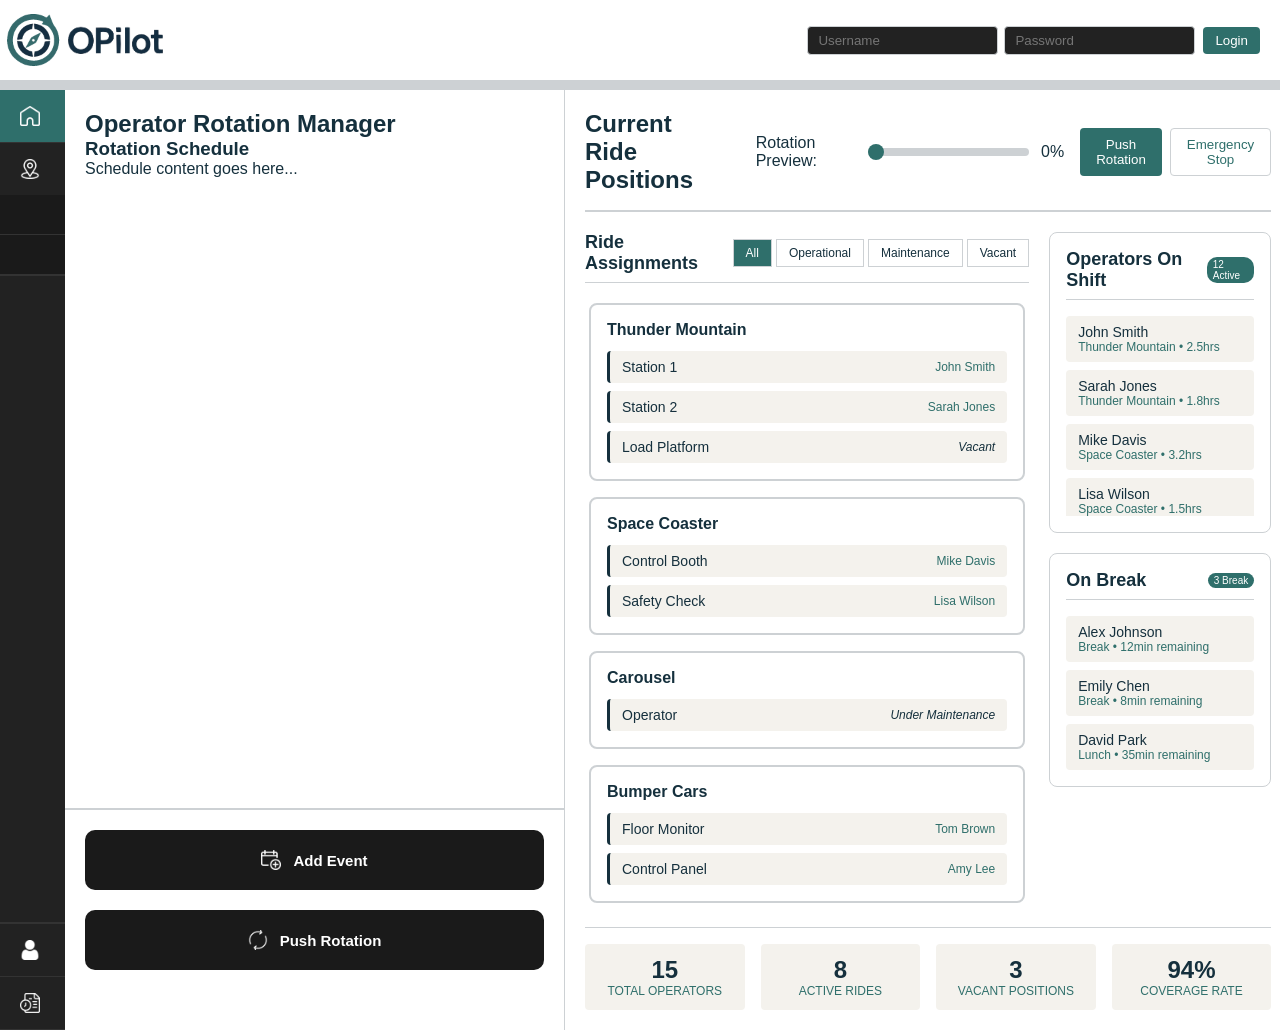
==== commit e0a37230: "ops-main giant revamp" ====
--- a/WebApp/zone-manager/dashboard/index.html
+++ b/WebApp/zone-manager/dashboard/index.html
@@ -109,158 +109,362 @@
       </div>
     </aside>
 
-    <!-- Rotation Schedule -->
     <div class="ops-col ops-schedule">
       <div class="ops-schedule-content">
-        <h3>Rotation Schedule</h3>
-        <p>Schedule content goes here...</p>
-      </div>
-
-      <!-- Action Buttons Section (Moved Here) -->
-      <div class="action-buttons">
-        <button id="add-event-btn" class="btn-special">
-          <div><img class="btn-icon"src="../../assets/images/icons/addevent.png"></div>
-          <span class="btn-text">Add Event</span>
-        </button>
-        <button id="push-rotation-btn" class="btn-special">
-          <div ><img class="btn-icon"src="../../assets/images/icons/rotation.png"></div>
-          <span class="btn-text">Push Rotation</span>
-        </button>
-
-        <div class="button-row">
-          <button id="addRideBtn">Add Ride</button>
-          <button id="removeRideBtn">Remove Ride</button>
-          <button id="addOperatorBtn">Add Operator</button>
-          <button id="removeOperatorBtn">Remove Operator</button>
+        <div class="ops-schedule-content-txt">
+          <h2>Operator Rotation Manager</h2>
+          <h3>Rotation Schedule</h3>
+          <p>Schedule content goes here...</p>
+        </div>
+        <div class="action-buttons">
+          <button id="add-event-btn" class="btn-special">
+            <div><img class="btn-icon" src="../../assets/images/icons/addevent.png"></div>
+            <span class="btn-text">Add Event</span>
+          </button>
+          <button id="push-rotation-btn" class="btn-special">
+            <div><img class="btn-icon" src="../../assets/images/icons/rotation.png"></div>
+            <span class="btn-text">Push Rotation</span>
+          </button>
+          <div class="button-row">
+            <button id="addRideBtn">Add Ride</button>
+            <button id="removeRideBtn">Remove Ride</button>
+            <button id="addOperatorBtn">Add Operator</button>
+            <button id="removeOperatorBtn">Remove Operator</button>
+          </div>
         </div>
       </div>
     </div>
 
     <!-- Ride Position Dashboard -->
-    <div class="ops-col ops-main">
-      <div class="rotation-preview">
-        <input type="range" id="rotationSlider" min="0" max="100" value="0" />
-      </div>
-
-      <h2 id="crp">Current Ride Positions</h2>
-
-      <div class="ride-container">
-        <div class="ride-group">
-          <p>Ride positions will be displayed here...</p>
-        </div>
-      </div>
-
-      <div class="bottom-panels">
-        <div class="panel-box shift-panel">
-          <h3>Operators On Shift</h3>
-          <div id="operatorsOnShift" class="operators-on-shift">
-            <p>Operators on shift...</p>
-          </div>
-        </div>
-        <div class="panel-box break-panel">
-          <h3>On Break</h3>
-          <div id="operatorsOnBreak" class="operators-on-break">
-            <p>Operators on break...</p>
-          </div>
+    <div class="ops-main">
+      <!-- Header Section -->
+      <div class="ops-header">
+        <div class="ops-title">
+          <h2>Current Ride Positions</h2>
+          <div class="status-indicator status-active">Live</div>
+        </div>
+        <div class="rotation-controls">
+          <div class="rotation-slider">
+            <span>Rotation Preview:</span>
+            <input type="range" id="rotationSlider" min="0" max="100" value="0">
+            <span id="rotationValue">0%</span>
+          </div>
+          <div class="quick-actions">
+            <button class="btn btn-primary">Push Rotation</button>
+            <button class="btn btn-secondary">Emergency Stop</button>
+          </div>
+        </div>
+      </div>
+
+      <!-- Main Content -->
+      <div class="ops-content">
+        <!-- Ride Positions -->
+        <div class="ride-positions">
+          <div class="section-header">
+            <h3 class="section-title">Ride Assignments</h3>
+            <div class="filter-tabs">
+              <button class="tab active">All</button>
+              <button class="tab">Operational</button>
+              <button class="tab">Maintenance</button>
+              <button class="tab">Vacant</button>
+            </div>
+          </div>
+
+          <div class="ride-grid">
+            <!-- Sample ride cards -->
+            <div class="ride-card">
+              <div class="ride-header">
+                <div class="ride-name">Thunder Mountain</div>
+                <div class="ride-status status-operational">Operational</div>
+              </div>
+              <div class="positions-list">
+                <div class="position-item occupied">
+                  <div class="position-name">Station 1</div>
+                  <div class="operator-name">John Smith</div>
+                </div>
+                <div class="position-item occupied">
+                  <div class="position-name">Station 2</div>
+                  <div class="operator-name">Sarah Jones</div>
+                </div>
+                <div class="position-item vacant">
+                  <div class="position-name">Load Platform</div>
+                  <div class="vacant-indicator">Vacant</div>
+                </div>
+              </div>
+            </div>
+
+            <div class="ride-card">
+              <div class="ride-header">
+                <div class="ride-name">Space Coaster</div>
+                <div class="ride-status status-operational">Operational</div>
+              </div>
+              <div class="positions-list">
+                <div class="position-item occupied">
+                  <div class="position-name">Control Booth</div>
+                  <div class="operator-name">Mike Davis</div>
+                </div>
+                <div class="position-item occupied">
+                  <div class="position-name">Safety Check</div>
+                  <div class="operator-name">Lisa Wilson</div>
+                </div>
+              </div>
+            </div>
+
+            <div class="ride-card">
+              <div class="ride-header">
+                <div class="ride-name">Carousel</div>
+                <div class="ride-status status-maintenance">Maintenance</div>
+              </div>
+              <div class="positions-list">
+                <div class="position-item vacant">
+                  <div class="position-name">Operator</div>
+                  <div class="vacant-indicator">Under Maintenance</div>
+                </div>
+              </div>
+            </div>
+
+            <div class="ride-card">
+              <div class="ride-header">
+                <div class="ride-name">Bumper Cars</div>
+                <div class="ride-status status-operational">Operational</div>
+              </div>
+              <div class="positions-list">
+                <div class="position-item occupied">
+                  <div class="position-name">Floor Monitor</div>
+                  <div class="operator-name">Tom Brown</div>
+                </div>
+                <div class="position-item occupied">
+                  <div class="position-name">Control Panel</div>
+                  <div class="operator-name">Amy Lee</div>
+                </div>
+              </div>
+            </div>
+          </div>
+        </div>
+
+        <!-- Side Panel -->
+        <div class="side-panel">
+          <div class="panel-card">
+            <div class="section-header">
+              <h3 class="section-title">Operators On Shift</h3>
+              <span class="time-badge">12 Active</span>
+            </div>
+            <div class="operator-list">
+              <div class="operator-item">
+                <div class="operator-info">
+                  <div class="operator-name-main">John Smith</div>
+                  <div class="operator-details">Thunder Mountain • 2.5hrs</div>
+                </div>
+              </div>
+              <div class="operator-item">
+                <div class="operator-info">
+                  <div class="operator-name-main">Sarah Jones</div>
+                  <div class="operator-details">Thunder Mountain • 1.8hrs</div>
+                </div>
+              </div>
+              <div class="operator-item">
+                <div class="operator-info">
+                  <div class="operator-name-main">Mike Davis</div>
+                  <div class="operator-details">Space Coaster • 3.2hrs</div>
+                </div>
+              </div>
+              <div class="operator-item">
+                <div class="operator-info">
+                  <div class="operator-name-main">Lisa Wilson</div>
+                  <div class="operator-details">Space Coaster • 1.5hrs</div>
+                </div>
+              </div>
+            </div>
+          </div>
+
+          <div class="panel-card">
+            <div class="section-header">
+              <h3 class="section-title">On Break</h3>
+              <span class="time-badge">3 Break</span>
+            </div>
+            <div class="operator-list">
+              <div class="operator-item on-break">
+                <div class="operator-info">
+                  <div class="operator-name-main">Alex Johnson</div>
+                  <div class="operator-details">Break • 12min remaining</div>
+                </div>
+              </div>
+              <div class="operator-item on-break">
+                <div class="operator-info">
+                  <div class="operator-name-main">Emily Chen</div>
+                  <div class="operator-details">Break • 8min remaining</div>
+                </div>
+              </div>
+              <div class="operator-item on-break">
+                <div class="operator-info">
+                  <div class="operator-name-main">David Park</div>
+                  <div class="operator-details">Lunch • 35min remaining</div>
+                </div>
+              </div>
+            </div>
+          </div>
+        </div>
+      </div>
+
+      <!-- Footer Stats -->
+      <div class="ops-footer">
+        <div class="stat-card">
+          <div class="stat-number">15</div>
+          <div class="stat-label">Total Operators</div>
+        </div>
+        <div class="stat-card">
+          <div class="stat-number">8</div>
+          <div class="stat-label">Active Rides</div>
+        </div>
+        <div class="stat-card">
+          <div class="stat-number">3</div>
+          <div class="stat-label">Vacant Positions</div>
+        </div>
+        <div class="stat-card">
+          <div class="stat-number">94%</div>
+          <div class="stat-label">Coverage Rate</div>
         </div>
       </div>
     </div>
-  </div>
-
-  <script>
-    document.addEventListener('DOMContentLoaded', function () {
-      const sidebar = document.getElementById('sidebar');
-      const logoAnim = document.getElementById('logoanim');
-      const logoText = document.getElementById('logotext');
-
-      // Sidebar hover functionality
-      sidebar.addEventListener('mouseover', () => {
-        const isOpen = sidebar.classList.toggle('open');
-        sidebar.classList.toggle('closed', !isOpen);
-        logoText.classList.remove('logoText');
-        logoText.classList.add('act');
+
+    <script>
+      // Rotation slider functionality
+      const slider = document.getElementById('rotationSlider');
+      const valueDisplay = document.getElementById('rotationValue');
+
+      slider.addEventListener('input', function () {
+        valueDisplay.textContent = this.value + '%';
       });
 
-      sidebar.addEventListener('mouseout', () => {
-        logoText.classList.remove('act');
-        logoText.classList.add('logoText');
+      // Tab filtering
+      const tabs = document.querySelectorAll('.tab');
+      const rideCards = document.querySelectorAll('.ride-card');
+
+      tabs.forEach(tab => {
+        tab.addEventListener('click', function () {
+          // Remove active class from all tabs
+          tabs.forEach(t => t.classList.remove('active'));
+          // Add active to clicked tab
+          this.classList.add('active');
+
+          const filter = this.textContent.toLowerCase();
+
+          rideCards.forEach(card => {
+            if (filter === 'all') {
+              card.style.display = 'block';
+            } else {
+              const status = card.querySelector('.ride-status');
+              if (status.textContent.toLowerCase().includes(filter) ||
+                (filter === 'vacant' && card.querySelector('.vacant-indicator'))) {
+                card.style.display = 'block';
+              } else {
+                card.style.display = 'none';
+              }
+            }
+          });
+        });
       });
 
-      // Zone expansion functionality - FIXED
-      document.getElementById('zones').addEventListener('click', function (e) {
-        // Only handle clicks on the main zones link, not child elements
-        if (e.target.closest('.nav-link') === this.querySelector('.nav-link')) {
-          e.preventDefault();
-          e.stopPropagation(); // Prevent event bubbling
-
-          const subNav = document.getElementById('zones-sub');
-          const expandable = this.querySelector('.nav-link');
-
-          if (subNav.classList.contains('expanded')) {
-            subNav.classList.remove('expanded');
-            expandable.classList.remove('expanded');
-          } else {
-            subNav.classList.add('expanded');
-            expandable.classList.add('expanded');
-          }
-        }
+      // Add hover effects and interactions
+      document.querySelectorAll('.ride-card').forEach(card => {
+        card.addEventListener('click', function () {
+          // Could open detailed view modal
+          console.log('Opening detailed view for:', this.querySelector('.ride-name').textContent);
+        });
       });
-
-      // Individual zone expansion (Rides 1, Rides 2, etc.) - FIXED
-      document.querySelectorAll('.zone-item').forEach(zoneItem => {
-        zoneItem.addEventListener('click', function (e) {
-          // Only handle clicks on the zone's own expandable link
-          if (e.target.closest('.sub-nav-link') === this.querySelector('.sub-nav-link')) {
+      document.addEventListener('DOMContentLoaded', function () {
+        const sidebar = document.getElementById('sidebar');
+        const logoAnim = document.getElementById('logoanim');
+        const logoText = document.getElementById('logotext');
+
+        // Sidebar hover functionality
+        sidebar.addEventListener('mouseover', () => {
+          const isOpen = sidebar.classList.toggle('open');
+          sidebar.classList.toggle('closed', !isOpen);
+          logoText.classList.remove('logoText');
+          logoText.classList.add('act');
+        });
+
+        sidebar.addEventListener('mouseout', () => {
+          logoText.classList.remove('act');
+          logoText.classList.add('logoText');
+        });
+
+        // Zone expansion functionality - FIXED
+        document.getElementById('zones').addEventListener('click', function (e) {
+          // Only handle clicks on the main zones link, not child elements
+          if (e.target.closest('.nav-link') === this.querySelector('.nav-link')) {
             e.preventDefault();
-            e.stopPropagation(); // Prevent event bubbling to parent zones
-
-            const zoneSubNav = this.querySelector('.zone-sub-nav');
-            const expandable = this.querySelector('.sub-nav-link');
-
-            if (zoneSubNav.classList.contains('expanded')) {
-              zoneSubNav.classList.remove('expanded');
+            e.stopPropagation(); // Prevent event bubbling
+
+            const subNav = document.getElementById('zones-sub');
+            const expandable = this.querySelector('.nav-link');
+
+            if (subNav.classList.contains('expanded')) {
+              subNav.classList.remove('expanded');
               expandable.classList.remove('expanded');
             } else {
-              zoneSubNav.classList.add('expanded');
+              subNav.classList.add('expanded');
               expandable.classList.add('expanded');
             }
           }
         });
+
+        // Individual zone expansion (Rides 1, Rides 2, etc.) - FIXED
+        document.querySelectorAll('.zone-item').forEach(zoneItem => {
+          zoneItem.addEventListener('click', function (e) {
+            // Only handle clicks on the zone's own expandable link
+            if (e.target.closest('.sub-nav-link') === this.querySelector('.sub-nav-link')) {
+              e.preventDefault();
+              e.stopPropagation(); // Prevent event bubbling to parent zones
+
+              const zoneSubNav = this.querySelector('.zone-sub-nav');
+              const expandable = this.querySelector('.sub-nav-link');
+
+              if (zoneSubNav.classList.contains('expanded')) {
+                zoneSubNav.classList.remove('expanded');
+                expandable.classList.remove('expanded');
+              } else {
+                zoneSubNav.classList.add('expanded');
+                expandable.classList.add('expanded');
+              }
+            }
+          });
+        });
+
+        // Navigation link clicks
+        document.querySelectorAll('.nav-link, .sub-nav-link, .zone-sub-link').forEach(link => {
+          link.addEventListener('click', function (e) {
+            if (!this.classList.contains('expandable')) {
+              e.stopPropagation(); // Prevent bubbling for non-expandable links
+              // Remove active class from all nav items
+              document.querySelectorAll('.nav-link, .sub-nav-link, .zone-sub-link').forEach(item => {
+                item.classList.remove('active');
+              });
+              // Add active class to clicked item
+              this.classList.add('active');
+            }
+          });
+        });
+
+        // Edit mode toggle (works from any Edit Mode link)
+        document.addEventListener('click', function (e) {
+          if (e.target.textContent.trim() === 'Edit Mode') {
+            e.preventDefault();
+            e.stopPropagation();
+            document.body.classList.toggle('edit-mode');
+          }
+        });
+
+        // Toggle Zones Collapsibility
+        const zones = document.getElementById('zones');
+        const zonesSub = document.getElementById('zones-sub');
+        zones.addEventListener('click', function (e) {
+          e.preventDefault();
+          zonesSub.classList.toggle('collapsed');
+        });
       });
-
-      // Navigation link clicks
-      document.querySelectorAll('.nav-link, .sub-nav-link, .zone-sub-link').forEach(link => {
-        link.addEventListener('click', function (e) {
-          if (!this.classList.contains('expandable')) {
-            e.stopPropagation(); // Prevent bubbling for non-expandable links
-            // Remove active class from all nav items
-            document.querySelectorAll('.nav-link, .sub-nav-link, .zone-sub-link').forEach(item => {
-              item.classList.remove('active');
-            });
-            // Add active class to clicked item
-            this.classList.add('active');
-          }
-        });
-      });
-
-      // Edit mode toggle (works from any Edit Mode link)
-      document.addEventListener('click', function (e) {
-        if (e.target.textContent.trim() === 'Edit Mode') {
-          e.preventDefault();
-          e.stopPropagation();
-          document.body.classList.toggle('edit-mode');
-        }
-      });
-
-      // Toggle Zones Collapsibility
-      const zones = document.getElementById('zones');
-      const zonesSub = document.getElementById('zones-sub');
-      zones.addEventListener('click', function (e) {
-        e.preventDefault();
-        zonesSub.classList.toggle('collapsed');
-      });
-    });
-  </script>
+    </script>
 </body>
 
 </html>
--- a/WebApp/zone-manager/dashboard/style.css
+++ b/WebApp/zone-manager/dashboard/style.css
@@ -1,42 +1,53 @@
 /* OPilot Brand Theme Variables */
 :root {
   /* Core palette */
-  --color-navy:       #15303D;   /* primary text, nav text */
-  --color-teal:       #2F6F6B;   /* secondary text, buttons */
-  --color-offwhite:   #F4F2ED;   /* page background */
-  --color-white:      #FFFFFF;   /* panel background */
-  --color-border:     #CDD1D4;   /* neutral borders */
+  --color-navy: #15303D;
+  /* primary text, nav text */
+  --color-teal: #2F6F6B;
+  /* secondary text, buttons */
+  --color-offwhite: #F4F2ED;
+  /* page background */
+  --color-white: #FFFFFF;
+  /* panel background */
+  --color-border: #CDD1D4;
+  /* neutral borders */
 
   /* Semantic aliases */
-  --bg-page:          var(--color-offwhite);
-  --bg-panel:         var(--color-white);
-  --text-primary:     var(--color-navy);
-  --text-secondary:   var(--color-teal);
-  --border-color:     var(--color-border);
-  --btn-bg:           var(--color-teal);
-  --btn-hover:        #1E4A49;
-  --btn-text:         var(--color-white);
-  --sidebar-bg:       #222222; /* dark sidebar */
-  --sidebar-darker-bg: #1A1A1A; /* darker sidebar for hover */
-  --sidebar-gray:      #333333; /* gray sidebar for inactive */
-  --sidebar-text:     var(--color-white);
-  --accent:           #1E4A49; /* amber highlight */
-  --drop-outline:     2px dashed var(--accent);
-  --drop-bg:          #38757460;
+  --bg-page: var(--color-offwhite);
+  --bg-panel: var(--color-white);
+  --text-primary: var(--color-navy);
+  --text-secondary: var(--color-teal);
+  --border-color: var(--color-border);
+  --btn-bg: var(--color-teal);
+  --btn-hover: #1E4A49;
+  --btn-text: var(--color-white);
+  --sidebar-bg: #222222;
+  /* dark sidebar */
+  --sidebar-darker-bg: #1A1A1A;
+  /* darker sidebar for hover */
+  --sidebar-gray: #333333;
+  /* gray sidebar for inactive */
+  --sidebar-text: var(--color-white);
+  --accent: #1E4A49;
+  /* amber highlight */
+  --drop-outline: 2px dashed var(--accent);
+  --drop-bg: #38757460;
 }
 
 /* Your existing CSS with additions for navigation */
-html{
+html {
   width: 100%;
   max-width: 100vw;
   height: 100%;
 }
+
 * {
   box-sizing: border-box;
   margin: 0;
   padding: 0;
   font-family: "Segoe UI", sans-serif;
 }
+
 body {
   display: flex;
   flex-direction: column;
@@ -51,7 +62,8 @@
 /* Main layout */
 .main {
   display: grid;
-  grid-template-columns: 65px 500px 1fr auto; /* Adjusted to remove space between sidebar and schedule */
+  grid-template-columns: 65px 500px 1fr auto;
+  /* Adjusted to remove space between sidebar and schedule */
   grid-template-rows: 1fr;
   flex: 1;
   height: 100vh;
@@ -64,7 +76,8 @@
 
 /* Rest of your existing styles for other components */
 .ops-schedule {
-  grid-column: 2; /* Adjusted to align directly without sidebar */
+  grid-column: 2;
+  /* Adjusted to align directly without sidebar */
   grid-row: 1;
   width: 100%;
   max-width: 500px;
@@ -83,6 +96,14 @@
 }
 
 .ops-schedule-content {
+  display: flex;
+  flex-direction: column;
+  justify-content: space-between;
+  /* Ensures action buttons are at the bottom */
+  height: 100%;
+}
+
+.ops-schedule-content-txt {
   margin-left: 0px;
   transition: margin-left 0.25s;
   padding-left: 20px;
@@ -91,59 +112,410 @@
   min-height: 0;
 }
 
-.sidebar:hover ~ .ops-schedule .ops-schedule-content {
+.sidebar:hover~.ops-schedule .ops-schedule-content {
   margin-left: 170px;
   transition: margin-left 0.25s;
 }
 
+
+/* Header Section */
+.ops-header {
+  display: flex;
+  justify-content: space-between;
+  align-items: center;
+  padding-bottom: 16px;
+  border-bottom: 2px solid var(--border-color);
+}
+
+.ops-title {
+  display: flex;
+  align-items: center;
+  gap: 12px;
+}
+
+.ops-title h2 {
+  color: var(--text-primary);
+  font-size: 24px;
+}
+
+.status-indicator {
+  padding: 4px 12px;
+  border-radius: 20px;
+  font-size: 12px;
+  font-weight: bold;
+  text-transform: uppercase;
+}
+
+.status-active {
+  background: var(--success);
+  color: white;
+}
+
+.rotation-controls {
+  display: flex;
+  align-items: center;
+  gap: 16px;
+}
+
+.rotation-slider {
+  display: flex;
+  align-items: center;
+  gap: 12px;
+}
+
+#rotationSlider {
+  appearance: none;
+  -webkit-appearance: none;
+  background-color: transparent;
+  border: none;
+  width: 200px;
+  height: 8px;
+  background: var(--border-color); /* Keep the track color */
+  border-radius: 4px;
+  outline: none;
+  cursor: pointer;
+}
+
+#rotationSlider::-webkit-slider-thumb {
+  appearance: none;
+  -webkit-appearance: none;
+  width: 16px;
+  height: 16px;
+  background-color: var(--btn-bg); /* Updated thumb color */
+  border: none;
+  border-radius: 50%;
+  cursor: pointer;
+}
+
+#rotationSlider::-moz-range-thumb {
+  width: 16px;
+  height: 16px;
+  background: var(--btn-bg); /* Updated thumb color */
+  border: none;
+  border-radius: 50%;
+  cursor: pointer;
+}
+
+#rotationSlider::-ms-thumb {
+  width: 16px;
+  height: 16px;
+  background: var(--btn-bg); /* Updated thumb color */
+  border: none;
+  border-radius: 50%;
+  cursor: pointer;
+}
+
+.quick-actions {
+  display: flex;
+  gap: 8px;
+}
+
+.btn {
+  padding: 8px 16px;
+  border: none;
+  border-radius: 4px;
+  cursor: pointer;
+  font-weight: 500;
+  transition: all 0.2s;
+}
+
+.btn-primary {
+  background: var(--btn-bg);
+  color: var(--btn-text);
+}
+
+.btn-primary:hover {
+  background: var(--btn-hover);
+}
+
+.btn-secondary {
+  background: transparent;
+  color: var(--text-secondary);
+  border: 1px solid var(--border-color);
+}
+
+.btn-secondary:hover {
+  background: var(--border-color);
+}
+
 .ops-main {
-  grid-column: 3;
   grid-row: 1;
-  width: 100%;
-  height: 100%;
-  min-height: 0;
-  display: flex;
-  flex-direction: column;
-  justify-content: space-between;
-  overflow-y: auto;
+  display: grid;
+  grid-template-rows: auto 1fr auto;
+  gap: 20px;
   background: var(--bg-panel);
   padding: 20px;
-}
-
-/* Demo content styles */
-.rotation-preview {
-  padding: 0 10px;
-  margin-bottom: 20px;
-}
-
-#rotationSlider {
-  width: 100%;
-  height: 12px;
+  overflow: hidden;
+}
+/* Main Content Area */
+.ops-content {
+  display: grid;
+  grid-template-columns: 2fr 1fr;
+  gap: 20px;
+  overflow: hidden;
+}
+
+/* Ride Positions Section */
+.ride-positions {
+  display: flex;
+  flex-direction: column;
+  overflow: hidden;
+}
+
+.section-header {
+  display: flex;
+  justify-content: space-between;
+  align-items: center;
+  margin-bottom: 16px;
+  padding-bottom: 8px;
+  border-bottom: 1px solid var(--border-color);
+}
+
+.section-title {
+  font-size: 18px;
+  color: var(--text-primary);
+}
+
+.filter-tabs {
+  display: flex;
+  gap: 4px;
+}
+
+.tab {
+  padding: 6px 12px;
   background: transparent;
-  margin: 16px 0;
-}
-
-.ride-container {
-  display: flex;
-  justify-content: center;
+  border: 1px solid var(--border-color);
+  cursor: pointer;
+  font-size: 12px;
+  transition: all 0.2s;
+}
+
+.tab.active {
+  background: var(--btn-bg);
+  color: var(--btn-text);
+}
+
+.tab:hover:not(.active) {
+  background: var(--border-color);
+}
+
+.ride-grid {
+  display: grid;
+  grid-template-columns: repeat(auto-fill, minmax(280px, 1fr));
   gap: 16px;
-  flex-wrap: wrap;
-  padding: 20px 0;
-  overflow-x: auto;
-}
-
-.bottom-panels {
-  display: flex;
+  overflow-y: auto;
+  padding: 4px;
+}
+
+.ride-card {
+  background: var(--bg-panel);
+  border: 2px solid var(--border-color);
+  border-radius: 8px;
+  padding: 16px;
+  transition: all 0.2s;
+  position: relative;
+}
+
+.ride-card:hover {
+  border-color: var(--accent);
+  box-shadow: 0 4px 12px rgba(0, 0, 0, 0.1);
+}
+
+.ride-header {
+  display: flex;
+  justify-content: space-between;
+  align-items: center;
+  margin-bottom: 12px;
+}
+
+.ride-name {
+  font-weight: bold;
+  font-size: 16px;
+  color: var(--text-primary);
+}
+
+.ride-status {
+  padding: 2px 8px;
+  border-radius: 12px;
+  font-size: 10px;
+  font-weight: bold;
+  text-transform: uppercase;
+}
+
+.status-operational {
+  background: var(--success);
+  color: white;
+}
+
+.status-maintenance {
+  background: var(--warning);
+  color: white;
+}
+
+.status-closed {
+  background: var(--danger);
+  color: white;
+}
+
+.positions-list {
+  display: flex;
+  flex-direction: column;
+  gap: 8px;
+}
+
+.position-item {
+  display: flex;
+  justify-content: space-between;
+  align-items: center;
+  padding: 8px 12px;
+  background: var(--bg-page);
+  border-radius: 4px;
+  border-left: 3px solid transparent;
+}
+
+.position-item.occupied {
+  border-left-color: var(--success);
+}
+
+.position-item.vacant {
+  border-left-color: var(--warning);
+}
+
+.position-name {
+  font-weight: 500;
+  font-size: 14px;
+}
+
+.operator-name {
+  font-size: 12px;
+  color: var(--text-secondary);
+}
+
+.vacant-indicator {
+  font-size: 12px;
+  color: var(--warning);
+  font-style: italic;
+}
+
+/* Side Panel */
+.side-panel {
+  display: flex;
+  flex-direction: column;
   gap: 20px;
-  margin-bottom: 30px;
-}
-
-.panel-box {
-  flex: 1;
+  overflow-y: auto;
+}
+
+.panel-card {
   background: var(--bg-panel);
   border: 1px solid var(--border-color);
+  border-radius: 8px;
+  padding: 16px;
+}
+
+.operator-list {
+  display: flex;
+  flex-direction: column;
+  gap: 8px;
+  max-height: 200px;
+  overflow-y: auto;
+}
+
+.operator-item {
+  display: flex;
+  justify-content: space-between;
+  align-items: center;
+  padding: 8px 12px;
+  background: var(--bg-page);
+  border-radius: 4px;
+  border-left: 3px solid var(--success);
+}
+
+.operator-item.on-break {
+  border-left-color: var(--warning);
+}
+
+.operator-info {
+  display: flex;
+  flex-direction: column;
+}
+
+.operator-name-main {
+  font-weight: 500;
+  font-size: 14px;
+}
+
+.operator-details {
+  font-size: 12px;
+  color: var(--text-secondary);
+}
+
+.time-badge {
+  background: var(--text-secondary);
+  color: white;
+  padding: 2px 6px;
+  border-radius: 10px;
+  font-size: 10px;
+}
+
+/* Footer Stats */
+.ops-footer {
+  display: grid;
+  grid-template-columns: repeat(auto-fit, minmax(150px, 1fr));
+  gap: 16px;
+  padding-top: 16px;
+  border-top: 1px solid var(--border-color);
+}
+
+.stat-card {
+  text-align: center;
   padding: 12px;
-  border-radius: 0;
+  background: var(--bg-page);
+  border-radius: 4px;
+}
+
+.stat-number {
+  font-size: 24px;
+  font-weight: bold;
+  color: var(--text-primary);
+}
+
+.stat-label {
+  font-size: 12px;
+  color: var(--text-secondary);
+  text-transform: uppercase;
+}
+
+/* Responsive */
+@media (max-width: 1200px) {
+  .ops-content {
+    grid-template-columns: 1fr;
+    grid-template-rows: 1fr auto;
+  }
+
+  .side-panel {
+    grid-template-columns: 1fr 1fr;
+    display: grid;
+  }
+}
+
+@media (max-width: 768px) {
+  .ops-header {
+    flex-direction: column;
+    gap: 16px;
+    align-items: stretch;
+  }
+
+  .rotation-controls {
+    justify-content: space-between;
+  }
+
+  .ride-grid {
+    grid-template-columns: 1fr;
+  }
+
+  .side-panel {
+    grid-template-columns: 1fr;
+  }
 }
 
 .action-buttons {
@@ -152,5 +524,6 @@
   border-top: 1px solid var(--border-color);
   display: flex;
   flex-direction: column;
+  justify-content: flex-end;
   gap: 12px;
 }
--- a/WebApp/assets/css/theme.css
+++ b/WebApp/assets/css/theme.css
@@ -67,8 +67,8 @@
 .navbar-logo {
   display: flex;
   align-items: center;
-  padding: 0 10px;
-  gap: 10px;
+  padding: 2.5px;
+  gap: 5px;
   border-bottom: 10px solid var(--border-color);
 }
 
@@ -77,13 +77,7 @@
 }
 
 .logoText {
-  opacity: 0;
-  transition: opacity 0.5s ease;
-}
-
-.logoText.act {
-  opacity: 1;
-  transition: opacity 0.5s ease;
+  opacity: 1;
 }
 
 .navbar-login {
@@ -94,6 +88,7 @@
   justify-content: flex-end;
   min-height: 90px;
   border-bottom: 10px solid var(--border-color);
+  padding-right: 20px;
 }
 
 .navbar-login .login-fields {
@@ -359,7 +354,6 @@
   font-size: 12px;
   border-bottom: 1px solid var(--sidebar-gray);
   transition: all 0.3s ease;
-  position: relative;
 }
 
 .zone-sub-link::before {
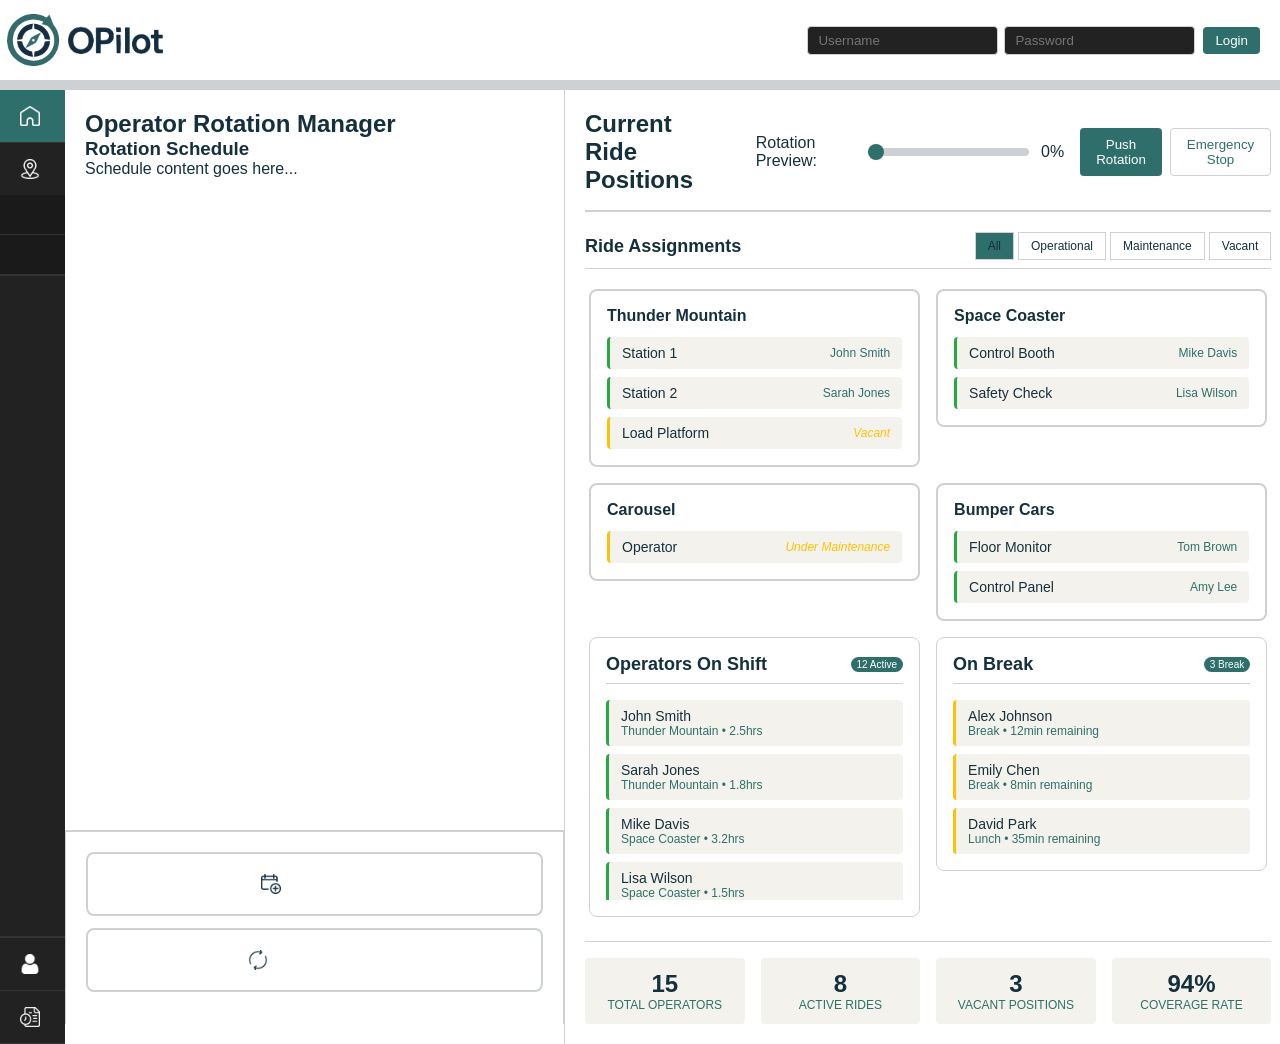
==== commit 62cddfcd: "small changes" ====
--- a/WebApp/zone-manager/dashboard/index.html
+++ b/WebApp/zone-manager/dashboard/index.html
@@ -172,7 +172,7 @@
 
           <div class="ride-grid">
             <!-- Sample ride cards -->
-            <div class="ride-card">
+            <div class="ride-card" draggable="true" data-id="ride-1">
               <div class="ride-header">
                 <div class="ride-name">Thunder Mountain</div>
                 <div class="ride-status status-operational">Operational</div>
@@ -193,7 +193,7 @@
               </div>
             </div>
 
-            <div class="ride-card">
+            <div class="ride-card" draggable="true" data-id="ride-2">
               <div class="ride-header">
                 <div class="ride-name">Space Coaster</div>
                 <div class="ride-status status-operational">Operational</div>
@@ -210,7 +210,7 @@
               </div>
             </div>
 
-            <div class="ride-card">
+            <div class="ride-card" draggable="true" data-id="ride-3">
               <div class="ride-header">
                 <div class="ride-name">Carousel</div>
                 <div class="ride-status status-maintenance">Maintenance</div>
@@ -223,7 +223,7 @@
               </div>
             </div>
 
-            <div class="ride-card">
+            <div class="ride-card" draggable="true" data-id="ride-4">
               <div class="ride-header">
                 <div class="ride-name">Bumper Cars</div>
                 <div class="ride-status status-operational">Operational</div>
@@ -239,66 +239,64 @@
                 </div>
               </div>
             </div>
-          </div>
-        </div>
-
-        <!-- Side Panel -->
-        <div class="side-panel">
-          <div class="panel-card">
-            <div class="section-header">
-              <h3 class="section-title">Operators On Shift</h3>
-              <span class="time-badge">12 Active</span>
-            </div>
-            <div class="operator-list">
-              <div class="operator-item">
-                <div class="operator-info">
-                  <div class="operator-name-main">John Smith</div>
-                  <div class="operator-details">Thunder Mountain • 2.5hrs</div>
-                </div>
-              </div>
-              <div class="operator-item">
-                <div class="operator-info">
-                  <div class="operator-name-main">Sarah Jones</div>
-                  <div class="operator-details">Thunder Mountain • 1.8hrs</div>
-                </div>
-              </div>
-              <div class="operator-item">
-                <div class="operator-info">
-                  <div class="operator-name-main">Mike Davis</div>
-                  <div class="operator-details">Space Coaster • 3.2hrs</div>
-                </div>
-              </div>
-              <div class="operator-item">
-                <div class="operator-info">
-                  <div class="operator-name-main">Lisa Wilson</div>
-                  <div class="operator-details">Space Coaster • 1.5hrs</div>
-                </div>
-              </div>
-            </div>
-          </div>
-
-          <div class="panel-card">
-            <div class="section-header">
-              <h3 class="section-title">On Break</h3>
-              <span class="time-badge">3 Break</span>
-            </div>
-            <div class="operator-list">
-              <div class="operator-item on-break">
-                <div class="operator-info">
-                  <div class="operator-name-main">Alex Johnson</div>
-                  <div class="operator-details">Break • 12min remaining</div>
-                </div>
-              </div>
-              <div class="operator-item on-break">
-                <div class="operator-info">
-                  <div class="operator-name-main">Emily Chen</div>
-                  <div class="operator-details">Break • 8min remaining</div>
-                </div>
-              </div>
-              <div class="operator-item on-break">
-                <div class="operator-info">
-                  <div class="operator-name-main">David Park</div>
-                  <div class="operator-details">Lunch • 35min remaining</div>
+
+            <!-- Sidebar Elements Moved Here -->
+            <div class="panel-card">
+              <div class="section-header">
+                <h3 class="section-title">Operators On Shift</h3>
+                <span class="time-badge">12 Active</span>
+              </div>
+              <div class="operator-list">
+                <div class="operator-item">
+                  <div class="operator-info">
+                    <div class="operator-name-main">John Smith</div>
+                    <div class="operator-details">Thunder Mountain • 2.5hrs</div>
+                  </div>
+                </div>
+                <div class="operator-item">
+                  <div class="operator-info">
+                    <div class="operator-name-main">Sarah Jones</div>
+                    <div class="operator-details">Thunder Mountain • 1.8hrs</div>
+                  </div>
+                </div>
+                <div class="operator-item">
+                  <div class="operator-info">
+                    <div class="operator-name-main">Mike Davis</div>
+                    <div class="operator-details">Space Coaster • 3.2hrs</div>
+                  </div>
+                </div>
+                <div class="operator-item">
+                  <div class="operator-info">
+                    <div class="operator-name-main">Lisa Wilson</div>
+                    <div class="operator-details">Space Coaster • 1.5hrs</div>
+                  </div>
+                </div>
+              </div>
+            </div>
+
+            <div class="panel-card">
+              <div class="section-header">
+                <h3 class="section-title">On Break</h3>
+                <span class="time-badge">3 Break</span>
+              </div>
+              <div class="operator-list">
+                <div class="operator-item on-break">
+                  <div class="operator-info">
+                    <div class="operator-name-main">Alex Johnson</div>
+                    <div class="operator-details">Break • 12min remaining</div>
+                  </div>
+                </div>
+                <div class="operator-item on-break">
+                  <div class="operator-info">
+                    <div class="operator-name-main">Emily Chen</div>
+                    <div class="operator-details">Break • 8min remaining</div>
+                  </div>
+                </div>
+                <div class="operator-item on-break">
+                  <div class="operator-info">
+                    <div class="operator-name-main">David Park</div>
+                    <div class="operator-details">Lunch • 35min remaining</div>
+                  </div>
                 </div>
               </div>
             </div>
@@ -465,6 +463,7 @@
         });
       });
     </script>
+    <script type="text/javascript" src="layoutedit.js"></script>
 </body>
 
 </html>
--- a/WebApp/zone-manager/dashboard/style.css
+++ b/WebApp/zone-manager/dashboard/style.css
@@ -1,40 +1,5 @@
-/* OPilot Brand Theme Variables */
-:root {
-  /* Core palette */
-  --color-navy: #15303D;
-  /* primary text, nav text */
-  --color-teal: #2F6F6B;
-  /* secondary text, buttons */
-  --color-offwhite: #F4F2ED;
-  /* page background */
-  --color-white: #FFFFFF;
-  /* panel background */
-  --color-border: #CDD1D4;
-  /* neutral borders */
-
-  /* Semantic aliases */
-  --bg-page: var(--color-offwhite);
-  --bg-panel: var(--color-white);
-  --text-primary: var(--color-navy);
-  --text-secondary: var(--color-teal);
-  --border-color: var(--color-border);
-  --btn-bg: var(--color-teal);
-  --btn-hover: #1E4A49;
-  --btn-text: var(--color-white);
-  --sidebar-bg: #222222;
-  /* dark sidebar */
-  --sidebar-darker-bg: #1A1A1A;
-  /* darker sidebar for hover */
-  --sidebar-gray: #333333;
-  /* gray sidebar for inactive */
-  --sidebar-text: var(--color-white);
-  --accent: #1E4A49;
-  /* amber highlight */
-  --drop-outline: 2px dashed var(--accent);
-  --drop-bg: #38757460;
-}
-
-/* Your existing CSS with additions for navigation */
+/* Removed :root section -- all color variables now use direct color codes */
+
 html {
   width: 100%;
   max-width: 100vw;
@@ -54,8 +19,8 @@
   min-height: 100vh;
   width: 100vw;
   max-width: 100vw;
-  background: var(--bg-page);
-  color: var(--text-primary);
+  background: #F4F2ED; /* var(--bg-page) -> #F4F2ED */
+  color: #15303D;      /* var(--text-primary) -> #15303D */
   overflow: auto;
 }
 
@@ -84,15 +49,15 @@
   min-width: 180px;
   height: 100%;
   min-height: 0;
-  background: var(--bg-panel);
-  color: var(--text-primary);
+  background: #FFFFFF; /* var(--bg-panel) -> #FFFFFF */
+  color: #15303D;      /* var(--text-primary) -> #15303D */
   padding: 20px 0 20px 0;
   overflow-y: auto;
   transition: max-width 0.25s;
   z-index: 1;
   display: flex;
   flex-direction: column;
-  border-right: 1px solid var(--border-color);
+  border-right: 1px solid #CDD1D4; /* var(--border-color) -> #CDD1D4 */
 }
 
 .ops-schedule-content {
@@ -124,7 +89,7 @@
   justify-content: space-between;
   align-items: center;
   padding-bottom: 16px;
-  border-bottom: 2px solid var(--border-color);
+  border-bottom: 2px solid #CDD1D4; /* var(--border-color) -> #CDD1D4 */
 }
 
 .ops-title {
@@ -134,7 +99,7 @@
 }
 
 .ops-title h2 {
-  color: var(--text-primary);
+  color: #15303D; /* var(--text-primary) -> #15303D */
   font-size: 24px;
 }
 
@@ -170,7 +135,7 @@
   border: none;
   width: 200px;
   height: 8px;
-  background: var(--border-color); /* Keep the track color */
+  background: #CDD1D4; /* var(--border-color) -> #CDD1D4 */
   border-radius: 4px;
   outline: none;
   cursor: pointer;
@@ -181,7 +146,7 @@
   -webkit-appearance: none;
   width: 16px;
   height: 16px;
-  background-color: var(--btn-bg); /* Updated thumb color */
+  background-color: #2F6F6B; /* var(--btn-bg) -> #2F6F6B */
   border: none;
   border-radius: 50%;
   cursor: pointer;
@@ -190,7 +155,7 @@
 #rotationSlider::-moz-range-thumb {
   width: 16px;
   height: 16px;
-  background: var(--btn-bg); /* Updated thumb color */
+  background: #2F6F6B; /* var(--btn-bg) -> #2F6F6B */
   border: none;
   border-radius: 50%;
   cursor: pointer;
@@ -199,7 +164,7 @@
 #rotationSlider::-ms-thumb {
   width: 16px;
   height: 16px;
-  background: var(--btn-bg); /* Updated thumb color */
+  background: #2F6F6B; /* var(--btn-bg) -> #2F6F6B */
   border: none;
   border-radius: 50%;
   cursor: pointer;
@@ -220,22 +185,22 @@
 }
 
 .btn-primary {
-  background: var(--btn-bg);
-  color: var(--btn-text);
+  background: #2F6F6B; /* var(--btn-bg) -> #2F6F6B */
+  color: #FFFFFF;      /* var(--btn-text) -> #15303D */
 }
 
 .btn-primary:hover {
-  background: var(--btn-hover);
+  background: #1E4A49; /* var(--btn-hover) -> #1E4A49 */
 }
 
 .btn-secondary {
   background: transparent;
-  color: var(--text-secondary);
-  border: 1px solid var(--border-color);
+  color: #2F6F6B;      /* var(--text-secondary) -> #2F6F6B */
+  border: 1px solid #CDD1D4; /* var(--border-color) -> #CDD1D4 */
 }
 
 .btn-secondary:hover {
-  background: var(--border-color);
+  background: #CDD1D4; /* var(--border-color) -> #CDD1D4 */
 }
 
 .ops-main {
@@ -243,7 +208,7 @@
   display: grid;
   grid-template-rows: auto 1fr auto;
   gap: 20px;
-  background: var(--bg-panel);
+  background: #FFFFFF; /* var(--bg-panel) -> #FFFFFF */
   padding: 20px;
   overflow: hidden;
 }
@@ -260,6 +225,7 @@
   display: flex;
   flex-direction: column;
   overflow: hidden;
+  grid-column: 1 / span 2; /* Expand into the sidebar space */
 }
 
 .section-header {
@@ -268,12 +234,12 @@
   align-items: center;
   margin-bottom: 16px;
   padding-bottom: 8px;
-  border-bottom: 1px solid var(--border-color);
+  border-bottom: 1px solid #CDD1D4; /* var(--border-color) -> #CDD1D4 */
 }
 
 .section-title {
   font-size: 18px;
-  color: var(--text-primary);
+  color: #15303D; /* var(--text-primary) -> #15303D */
 }
 
 .filter-tabs {
@@ -284,19 +250,19 @@
 .tab {
   padding: 6px 12px;
   background: transparent;
-  border: 1px solid var(--border-color);
+  border: 1px solid #CDD1D4; /* var(--border-color) -> #CDD1D4 */
   cursor: pointer;
   font-size: 12px;
   transition: all 0.2s;
 }
 
 .tab.active {
-  background: var(--btn-bg);
-  color: var(--btn-text);
+  background: #2F6F6B; /* var(--btn-bg) -> #2F6F6B */
+  color: #15303D;      /* var(--btn-text) -> #15303D */
 }
 
 .tab:hover:not(.active) {
-  background: var(--border-color);
+  background: #CDD1D4; /* var(--border-color) -> #CDD1D4 */
 }
 
 .ride-grid {
@@ -305,19 +271,36 @@
   gap: 16px;
   overflow-y: auto;
   padding: 4px;
+  align-items: start; /* Ensure items align properly */
+  position: relative;
+}
+
+.ride-grid.drag-over {
+  border: 2px dashed #2F6F6B; /* Highlight drop zone */
 }
 
 .ride-card {
-  background: var(--bg-panel);
-  border: 2px solid var(--border-color);
+  background: #FFFFFF; /* var(--bg-panel) -> #FFFFFF */
+  border: 2px solid #CDD1D4; /* var(--border-color) -> #CDD1D4 */
   border-radius: 8px;
   padding: 16px;
   transition: all 0.2s;
   position: relative;
+  cursor: grab;
+}
+
+.ride-card:active {
+  cursor: grabbing;
+}
+
+.ride-card.dragging {
+  opacity: 0.5;
+  transform: scale(1.05);
+  z-index: 10;
 }
 
 .ride-card:hover {
-  border-color: var(--accent);
+  border-color: #1E4A49; /* var(--accent) -> #1E4A49 */
   box-shadow: 0 4px 12px rgba(0, 0, 0, 0.1);
 }
 
@@ -331,7 +314,7 @@
 .ride-name {
   font-weight: bold;
   font-size: 16px;
-  color: var(--text-primary);
+  color: #15303D; /* var(--text-primary) -> #15303D */
 }
 
 .ride-status {
@@ -368,17 +351,17 @@
   justify-content: space-between;
   align-items: center;
   padding: 8px 12px;
-  background: var(--bg-page);
+  background: #F4F2ED; /* var(--bg-page) -> #F4F2ED */
   border-radius: 4px;
   border-left: 3px solid transparent;
 }
 
 .position-item.occupied {
-  border-left-color: var(--success);
+  border-left-color: #28a745; /* var(--success) -> #28a745 (example) */
 }
 
 .position-item.vacant {
-  border-left-color: var(--warning);
+  border-left-color: #ffc107; /* var(--warning) -> #ffc107 (example) */
 }
 
 .position-name {
@@ -388,12 +371,12 @@
 
 .operator-name {
   font-size: 12px;
-  color: var(--text-secondary);
+  color: #2F6F6B; /* var(--text-secondary) -> #2F6F6B */
 }
 
 .vacant-indicator {
   font-size: 12px;
-  color: var(--warning);
+  color: #ffc107; /* var(--warning) -> #ffc107 (example) */
   font-style: italic;
 }
 
@@ -406,8 +389,8 @@
 }
 
 .panel-card {
-  background: var(--bg-panel);
-  border: 1px solid var(--border-color);
+  background: #FFFFFF; /* Matches ride-card background */
+  border: 1px solid #CDD1D4; /* Matches ride-card border */
   border-radius: 8px;
   padding: 16px;
 }
@@ -425,13 +408,13 @@
   justify-content: space-between;
   align-items: center;
   padding: 8px 12px;
-  background: var(--bg-page);
+  background: #F4F2ED; /* var(--bg-page) -> #F4F2ED */
   border-radius: 4px;
-  border-left: 3px solid var(--success);
+  border-left: 3px solid #28a745; /* var(--success) -> #28a745 (example) */
 }
 
 .operator-item.on-break {
-  border-left-color: var(--warning);
+  border-left-color: #ffc107; /* var(--warning) -> #ffc107 (example) */
 }
 
 .operator-info {
@@ -446,11 +429,11 @@
 
 .operator-details {
   font-size: 12px;
-  color: var(--text-secondary);
+  color: #2F6F6B; /* var(--text-secondary) -> #2F6F6B */
 }
 
 .time-badge {
-  background: var(--text-secondary);
+  background: #2F6F6B; /* var(--text-secondary) -> #2F6F6B */
   color: white;
   padding: 2px 6px;
   border-radius: 10px;
@@ -463,25 +446,25 @@
   grid-template-columns: repeat(auto-fit, minmax(150px, 1fr));
   gap: 16px;
   padding-top: 16px;
-  border-top: 1px solid var(--border-color);
+  border-top: 1px solid #CDD1D4; /* var(--border-color) -> #CDD1D4 */
 }
 
 .stat-card {
   text-align: center;
   padding: 12px;
-  background: var(--bg-page);
+  background: #F4F2ED; /* var(--bg-page) -> #F4F2ED */
   border-radius: 4px;
 }
 
 .stat-number {
   font-size: 24px;
   font-weight: bold;
-  color: var(--text-primary);
+  color: #15303D; /* var(--text-primary) -> #15303D */
 }
 
 .stat-label {
   font-size: 12px;
-  color: var(--text-secondary);
+  color: #2F6F6B; /* var(--text-secondary) -> #2F6F6B */
   text-transform: uppercase;
 }
 
@@ -521,7 +504,7 @@
 .action-buttons {
   margin-top: 20px;
   padding: 16px;
-  border-top: 1px solid var(--border-color);
+  border-top: 1px solid #CDD1D4; /* var(--border-color) -> #CDD1D4 */
   display: flex;
   flex-direction: column;
   justify-content: flex-end;
--- a/WebApp/assets/css/theme.css
+++ b/WebApp/assets/css/theme.css
@@ -378,9 +378,11 @@
 /* Action buttons section - FIXED */
 .action-buttons {
   flex-shrink: 0;
-  padding: 16px 0;
   border-top: 2px solid var(--color-border);
   padding: 20px;
+  background: var(--bg-panel); /* Match ride-box background */
+  border-left: 1px solid var(--border-color); /* Optional: match ride-box border if needed */
+  border-right: 1px solid var(--border-color); /* Optional: match ride-box border if needed */
 }
 
 .btn-special {
@@ -388,20 +390,19 @@
   align-items: center;
   width: 100%;
   padding: 20px 8px;
-  color: var(--btn-text);
-  border: none;
+  color: var(--text-primary);
   cursor: pointer;
   font-size: 15px;
   font-weight: bold;
   transition: all 0.3s ease;
-  margin-bottom: 8px;
   justify-content: center;
-  background-color: #1A1A1A;
-  border-radius: 10px;
+  background-color: var(--bg-panel); /* Match ride-box background */
+  border: 2px solid var(--border-color); /* Match ride-box border */
+  border-radius: 8px; /* Match ride-box border radius */
 }
 
 .btn-special:hover {
-  background: var(--sidebar-darker-bg);
+  border-color: var(--accent);
 }
 
 .btn-icon {
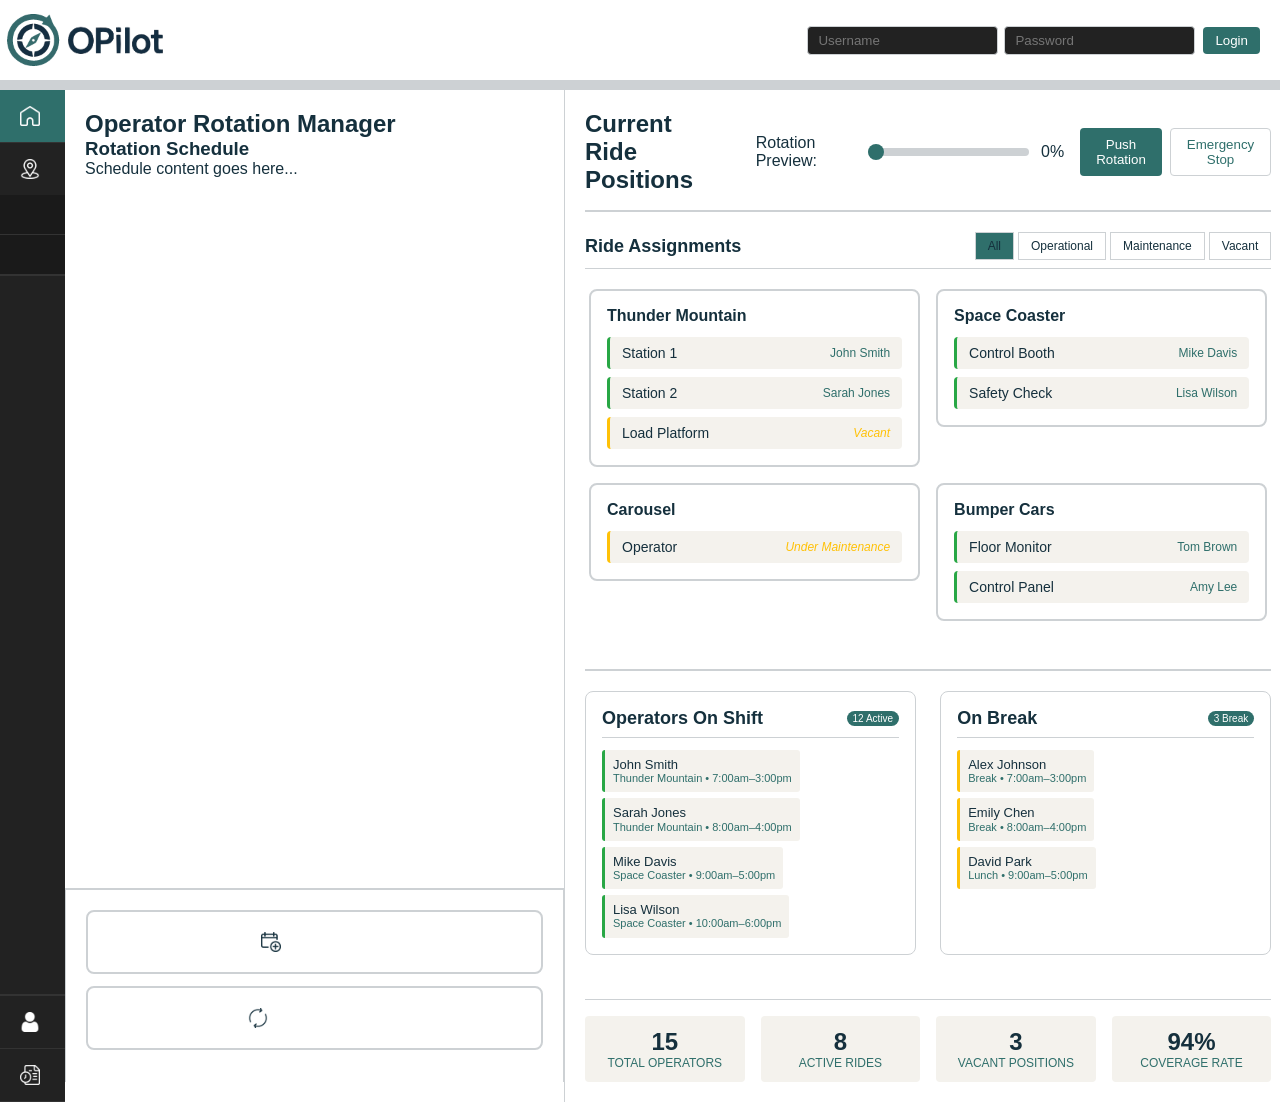
==== commit 6774e8c8: "dashboard changes" ====
--- a/WebApp/zone-manager/dashboard/index.html
+++ b/WebApp/zone-manager/dashboard/index.html
@@ -239,65 +239,66 @@
                 </div>
               </div>
             </div>
-
-            <!-- Sidebar Elements Moved Here -->
-            <div class="panel-card">
-              <div class="section-header">
-                <h3 class="section-title">Operators On Shift</h3>
-                <span class="time-badge">12 Active</span>
-              </div>
-              <div class="operator-list">
-                <div class="operator-item">
-                  <div class="operator-info">
-                    <div class="operator-name-main">John Smith</div>
-                    <div class="operator-details">Thunder Mountain • 2.5hrs</div>
-                  </div>
-                </div>
-                <div class="operator-item">
-                  <div class="operator-info">
-                    <div class="operator-name-main">Sarah Jones</div>
-                    <div class="operator-details">Thunder Mountain • 1.8hrs</div>
-                  </div>
-                </div>
-                <div class="operator-item">
-                  <div class="operator-info">
-                    <div class="operator-name-main">Mike Davis</div>
-                    <div class="operator-details">Space Coaster • 3.2hrs</div>
-                  </div>
-                </div>
-                <div class="operator-item">
-                  <div class="operator-info">
-                    <div class="operator-name-main">Lisa Wilson</div>
-                    <div class="operator-details">Space Coaster • 1.5hrs</div>
-                  </div>
-                </div>
-              </div>
-            </div>
-
-            <div class="panel-card">
-              <div class="section-header">
-                <h3 class="section-title">On Break</h3>
-                <span class="time-badge">3 Break</span>
-              </div>
-              <div class="operator-list">
-                <div class="operator-item on-break">
-                  <div class="operator-info">
-                    <div class="operator-name-main">Alex Johnson</div>
-                    <div class="operator-details">Break • 12min remaining</div>
-                  </div>
-                </div>
-                <div class="operator-item on-break">
-                  <div class="operator-info">
-                    <div class="operator-name-main">Emily Chen</div>
-                    <div class="operator-details">Break • 8min remaining</div>
-                  </div>
-                </div>
-                <div class="operator-item on-break">
-                  <div class="operator-info">
-                    <div class="operator-name-main">David Park</div>
-                    <div class="operator-details">Lunch • 35min remaining</div>
-                  </div>
-                </div>
+          </div>
+        </div>
+      </div>
+
+      <!-- Operators On Shift & On Break Footer (now above stats footer) -->
+      <div class="ops-operators-footer">
+        <div class="ops-operators-section">
+          <div class="section-header">
+            <h3 class="section-title">Operators On Shift</h3>
+            <span class="time-badge">12 Active</span>
+          </div>
+          <div class="operator-list">
+            <div class="operator-item">
+              <div class="operator-info">
+                <div class="operator-name-main">John Smith</div>
+                <div class="operator-details">Thunder Mountain • 7:00am–3:00pm</div>
+              </div>
+            </div>
+            <div class="operator-item">
+              <div class="operator-info">
+                <div class="operator-name-main">Sarah Jones</div>
+                <div class="operator-details">Thunder Mountain • 8:00am–4:00pm</div>
+              </div>
+            </div>
+            <div class="operator-item">
+              <div class="operator-info">
+                <div class="operator-name-main">Mike Davis</div>
+                <div class="operator-details">Space Coaster • 9:00am–5:00pm</div>
+              </div>
+            </div>
+            <div class="operator-item">
+              <div class="operator-info">
+                <div class="operator-name-main">Lisa Wilson</div>
+                <div class="operator-details">Space Coaster • 10:00am–6:00pm</div>
+              </div>
+            </div>
+          </div>
+        </div>
+        <div class="ops-operators-section">
+          <div class="section-header">
+            <h3 class="section-title">On Break</h3>
+            <span class="time-badge">3 Break</span>
+          </div>
+          <div class="operator-list">
+            <div class="operator-item on-break">
+              <div class="operator-info">
+                <div class="operator-name-main">Alex Johnson</div>
+                <div class="operator-details">Break • 7:00am–3:00pm</div>
+              </div>
+            </div>
+            <div class="operator-item on-break">
+              <div class="operator-info">
+                <div class="operator-name-main">Emily Chen</div>
+                <div class="operator-details">Break • 8:00am–4:00pm</div>
+              </div>
+            </div>
+            <div class="operator-item on-break">
+              <div class="operator-info">
+                <div class="operator-name-main">David Park</div>
+                <div class="operator-details">Lunch • 9:00am–5:00pm</div>
               </div>
             </div>
           </div>
--- a/WebApp/zone-manager/dashboard/style.css
+++ b/WebApp/zone-manager/dashboard/style.css
@@ -287,6 +287,11 @@
   transition: all 0.2s;
   position: relative;
   cursor: grab;
+  /* Allow ride-card to expand in grid */
+  min-width: 0;
+  min-height: 0;
+  display: flex;
+  flex-direction: column;
 }
 
 .ride-card:active {
@@ -398,7 +403,7 @@
 .operator-list {
   display: flex;
   flex-direction: column;
-  gap: 8px;
+  gap: 4px; /* smaller gap */
   max-height: 200px;
   overflow-y: auto;
 }
@@ -407,14 +412,15 @@
   display: flex;
   justify-content: space-between;
   align-items: center;
-  padding: 8px 12px;
-  background: #F4F2ED; /* var(--bg-page) -> #F4F2ED */
-  border-radius: 4px;
-  border-left: 3px solid #28a745; /* var(--success) -> #28a745 (example) */
+  padding: 4px 8px; /* smaller padding */
+  background: #F4F2ED;
+  border-radius: 3px;
+  border-left: 3px solid #28a745;
+  min-height: 28px; /* smaller min height */
 }
 
 .operator-item.on-break {
-  border-left-color: #ffc107; /* var(--warning) -> #ffc107 (example) */
+  border-left-color: #ffc107;
 }
 
 .operator-info {
@@ -424,12 +430,14 @@
 
 .operator-name-main {
   font-weight: 500;
-  font-size: 14px;
+  font-size: 13px; /* smaller font */
+  line-height: 1.1;
 }
 
 .operator-details {
-  font-size: 12px;
-  color: #2F6F6B; /* var(--text-secondary) -> #2F6F6B */
+  font-size: 11px; /* smaller font */
+  color: #2F6F6B;
+  line-height: 1.1;
 }
 
 .time-badge {
@@ -468,6 +476,87 @@
   text-transform: uppercase;
 }
 
+/* Operators Footer Section */
+.ops-operators-footer {
+  display: flex;
+  flex-wrap: wrap;
+  gap: 24px;
+  margin-top: 24px;
+  margin-bottom: 24px; /* Add spacing below before stats footer */
+  padding: 20px 0 0 0;
+  border-top: 2px solid #CDD1D4;
+  width: 100%;
+}
+
+.ops-operators-section {
+  flex: 1 1 320px;
+  min-width: 260px;
+  background: #FFFFFF;
+  border: 1px solid #CDD1D4;
+  border-radius: 8px;
+  padding: 16px;
+  box-sizing: border-box;
+  display: flex;
+  flex-direction: column;
+  max-width: 500px;
+}
+
+.ops-operators-section .section-header {
+  margin-bottom: 12px;
+  border-bottom: 1px solid #CDD1D4;
+  padding-bottom: 8px;
+}
+
+.ops-operators-section .operator-list {
+  max-height: 220px;
+  overflow-y: auto;
+  display: flex;
+  flex-direction: column;
+  gap: 8px;
+}
+
+.ops-operators-section .operator-list {
+  display: flex;
+  flex-wrap: wrap;
+  gap: 6px;
+  max-height: 220px;
+  overflow-y: auto;
+  width: 100%;
+  align-items: flex-start;
+}
+
+.operator-item {
+  display: flex;
+  flex-direction: column;
+  align-items: flex-start;
+  padding: 8px;
+  background: #F4F2ED;
+  border-radius: 3px;
+  border-left: 3px solid #28a745;
+  min-height: 22px;
+  min-width: 0;
+  font-size: 12px;
+  box-sizing: border-box;
+  flex: 0 0 auto; /* Do not expand, only take needed space */
+  max-width: 200px;
+  margin-right: 0;
+}
+
+.operator-item.on-break {
+  border-left-color: #ffc107;
+}
+
+/* Responsive: stack vertically on small screens */
+@media (max-width: 900px) {
+  .ops-operators-footer {
+    flex-direction: column;
+    gap: 16px;
+  }
+  .ops-operators-section {
+    max-width: 100%;
+  }
+}
+
 /* Responsive */
 @media (max-width: 1200px) {
   .ops-content {
